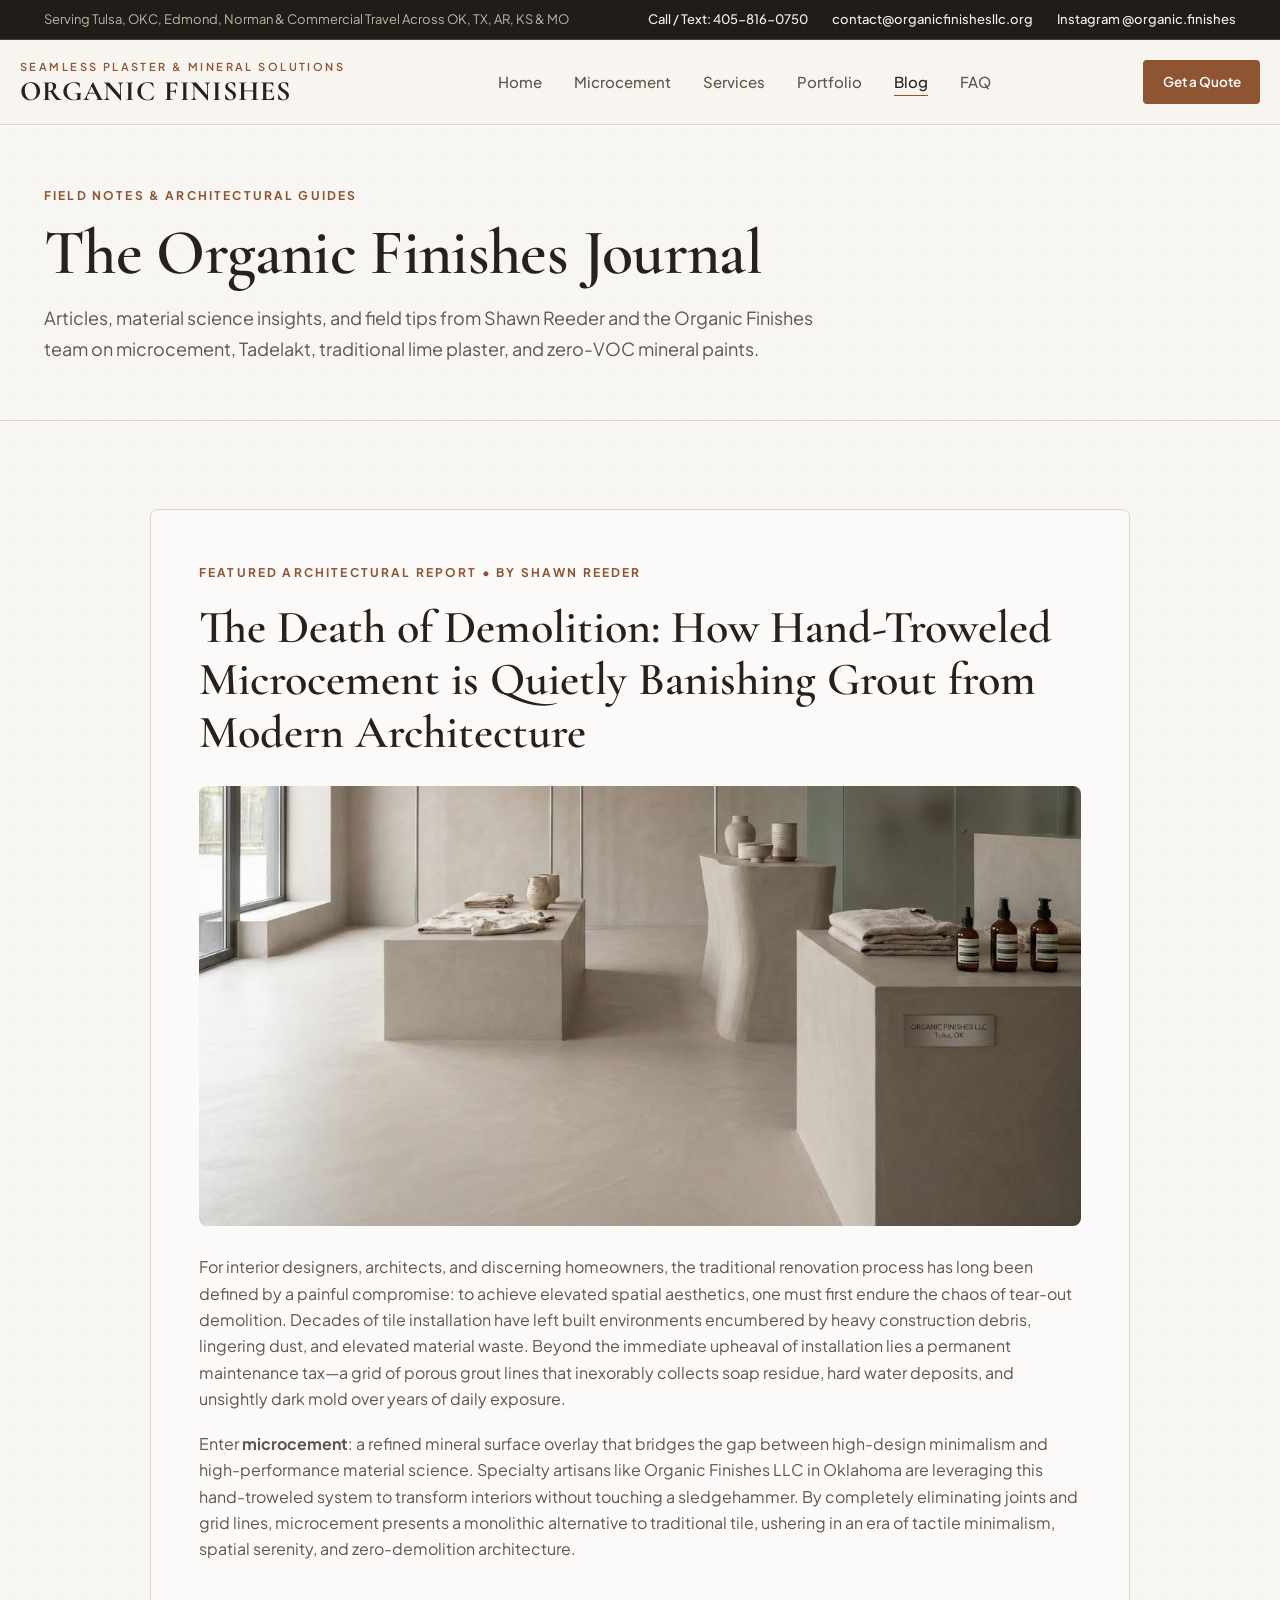
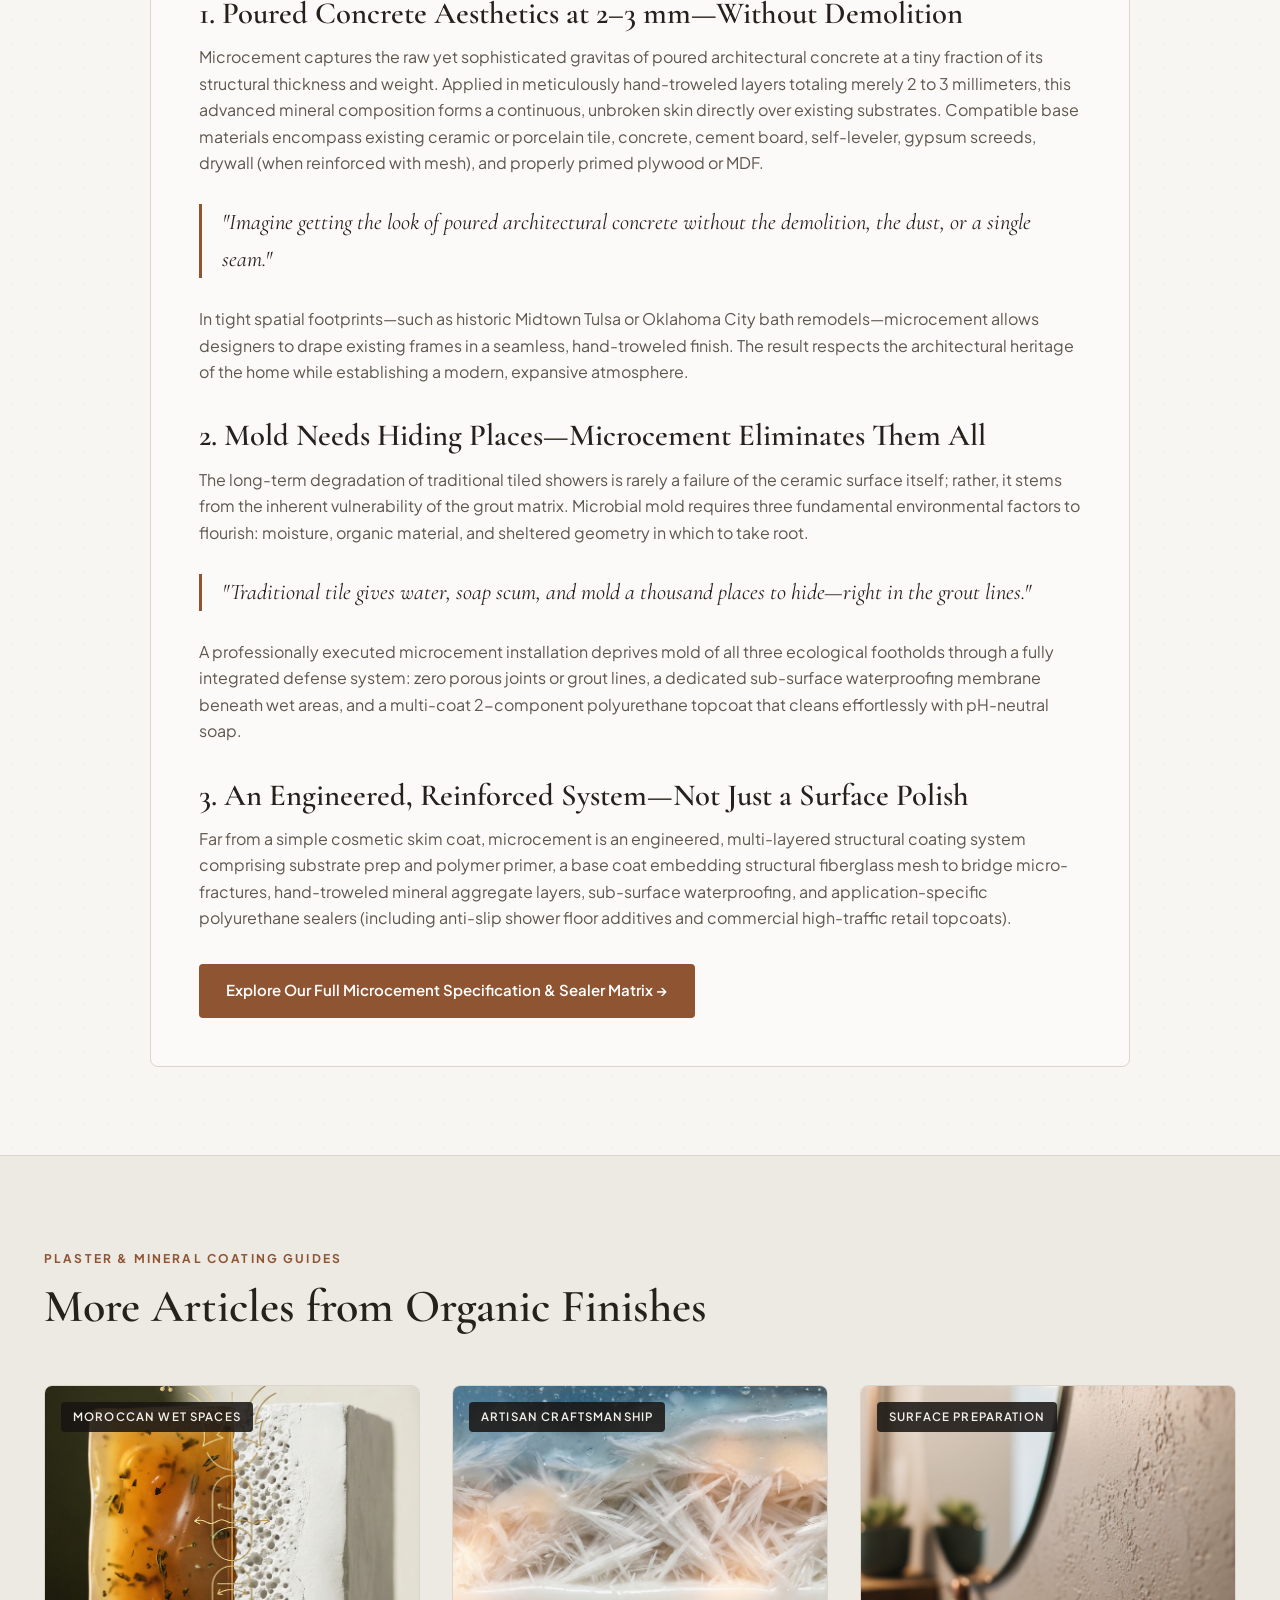
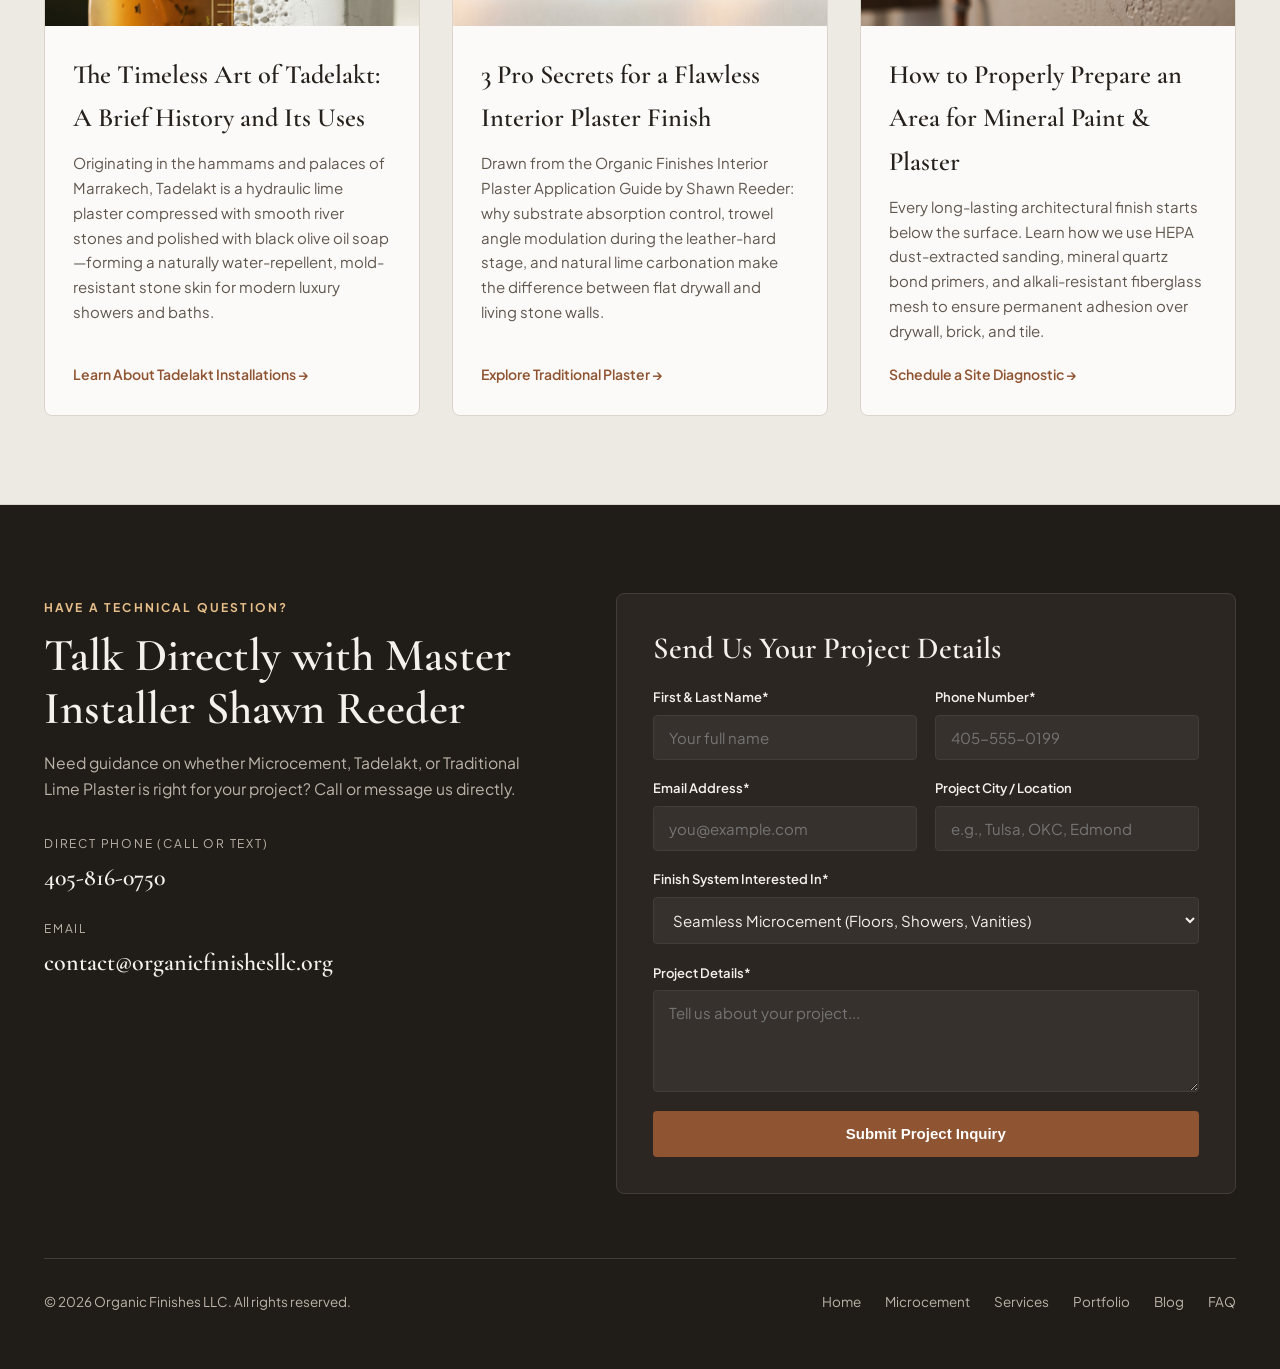
==== blog.html @ 92e04d8e "Build complete redesigned Organic Finishes LLC website with Microcement & real project photos" ====
<!DOCTYPE html>
<html lang="en">
<head>
  <meta charset="UTF-8" />
  <meta name="viewport" content="width=device-width, initial-scale=1.0" />
  <title>Microcement, Plaster &amp; Mineral Paint Blog &amp; Guides | Organic Finishes LLC</title>
  <meta name="description" content="Articles, architectural guides, and pro secrets on zero-demolition microcement renovations, Moroccan Tadelakt, traditional lime plaster, and surface preparation from Organic Finishes LLC." />
  <link rel="canonical" href="https://organicfinishesllc.org/blog.html" />
  <link rel="stylesheet" href="styles.css" />
</head>
<body class="mineral-surface">

  <!-- Top Utility Bar -->
  <div class="utility-bar">
    <div class="container utility-bar-inner">
      <div>Serving Tulsa, OKC, Edmond, Norman &amp; Commercial Travel Across OK, TX, AR, KS &amp; MO</div>
      <div class="utility-links">
        <a href="tel:4058160750">Call / Text: 405-816-0750</a>
        <a href="mailto:contact@organicfinishesllc.org">contact@organicfinishesllc.org</a>
        <a href="https://www.instagram.com/organic.finishes" target="_blank" rel="noopener">Instagram @organic.finishes</a>
      </div>
    </div>
  </div>

  <!-- Main Header -->
  <header class="site-header">
    <div class="container header-inner">
      <a href="index.html" class="brand-logo">
        <span class="brand-eyebrow">Seamless Plaster &amp; Mineral Solutions</span>
        <span class="brand-name">ORGANIC FINISHES</span>
      </a>

      <button id="mobile-menu-toggle" class="mobile-menu-btn" aria-expanded="false">Menu ☰</button>

      <ul id="primary-nav-menu" class="nav-menu">
        <li><a href="index.html" class="nav-link">Home</a></li>
        <li><a href="microcement.html" class="nav-link">Microcement</a></li>
        <li><a href="services.html" class="nav-link">Services</a></li>
        <li><a href="portfolio.html" class="nav-link">Portfolio</a></li>
        <li><a href="blog.html" class="nav-link active">Blog</a></li>
        <li><a href="faq.html" class="nav-link">FAQ</a></li>
      </ul>

      <div class="header-cta">
        <a href="#contact" class="btn btn-primary btn-sm">Get a Quote</a>
      </div>
    </div>
  </header>

  <main>
    <section class="hero" style="padding: 3.5rem 0;">
      <div class="container">
        <span class="eyebrow">Field Notes &amp; Architectural Guides</span>
        <h1 class="heading-xl">The Organic Finishes Journal</h1>
        <p class="lead" style="margin-top: 1rem; max-width: 780px;">
          Articles, material science insights, and field tips from Shawn Reeder and the Organic Finishes team on microcement, Tadelakt, traditional lime plaster, and zero-VOC mineral paints.
        </p>
      </div>
    </section>

    <!-- Featured Full Article: The Death of Demolition -->
    <section id="death-of-demolition" class="section">
      <div class="container">
        <div class="article-body" style="max-width: 980px; margin: 0 auto;">
          <span class="eyebrow">Featured Architectural Report • By Shawn Reeder</span>
          <h2 class="heading-lg" style="margin-top: 0.35rem;">The Death of Demolition: How Hand-Troweled Microcement is Quietly Banishing Grout from Modern Architecture</h2>

          <img src="images/microcement-hero.png" alt="Seamless hand-troweled microcement floor and wall surface without grout lines" style="width: 100%; max-height: 440px; object-fit: cover; border-radius: var(--radius-md); margin: 1.75rem 0;" />

          <p>
            For interior designers, architects, and discerning homeowners, the traditional renovation process has long been defined by a painful compromise: to achieve elevated spatial aesthetics, one must first endure the chaos of tear-out demolition. Decades of tile installation have left built environments encumbered by heavy construction debris, lingering dust, and elevated material waste. Beyond the immediate upheaval of installation lies a permanent maintenance tax—a grid of porous grout lines that inexorably collects soap residue, hard water deposits, and unsightly dark mold over years of daily exposure.
          </p>
          <p>
            Enter <strong>microcement</strong>: a refined mineral surface overlay that bridges the gap between high-design minimalism and high-performance material science. Specialty artisans like Organic Finishes LLC in Oklahoma are leveraging this hand-troweled system to transform interiors without touching a sledgehammer. By completely eliminating joints and grid lines, microcement presents a monolithic alternative to traditional tile, ushering in an era of tactile minimalism, spatial serenity, and zero-demolition architecture.
          </p>

          <h3 class="heading-md">1. Poured Concrete Aesthetics at 2–3 mm—Without Demolition</h3>
          <p>
            Microcement captures the raw yet sophisticated gravitas of poured architectural concrete at a tiny fraction of its structural thickness and weight. Applied in meticulously hand-troweled layers totaling merely 2 to 3 millimeters, this advanced mineral composition forms a continuous, unbroken skin directly over existing substrates. Compatible base materials encompass existing ceramic or porcelain tile, concrete, cement board, self-leveler, gypsum screeds, drywall (when reinforced with mesh), and properly primed plywood or MDF.
          </p>

          <blockquote>
            "Imagine getting the look of poured architectural concrete without the demolition, the dust, or a single seam."
          </blockquote>

          <p>
            In tight spatial footprints—such as historic Midtown Tulsa or Oklahoma City bath remodels—microcement allows designers to drape existing frames in a seamless, hand-troweled finish. The result respects the architectural heritage of the home while establishing a modern, expansive atmosphere.
          </p>

          <h3 class="heading-md">2. Mold Needs Hiding Places—Microcement Eliminates Them All</h3>
          <p>
            The long-term degradation of traditional tiled showers is rarely a failure of the ceramic surface itself; rather, it stems from the inherent vulnerability of the grout matrix. Microbial mold requires three fundamental environmental factors to flourish: moisture, organic material, and sheltered geometry in which to take root.
          </p>

          <blockquote>
            "Traditional tile gives water, soap scum, and mold a thousand places to hide—right in the grout lines."
          </blockquote>

          <p>
            A professionally executed microcement installation deprives mold of all three ecological footholds through a fully integrated defense system: zero porous joints or grout lines, a dedicated sub-surface waterproofing membrane beneath wet areas, and a multi-coat 2-component polyurethane topcoat that cleans effortlessly with pH-neutral soap.
          </p>

          <h3 class="heading-md">3. An Engineered, Reinforced System—Not Just a Surface Polish</h3>
          <p>
            Far from a simple cosmetic skim coat, microcement is an engineered, multi-layered structural coating system comprising substrate prep and polymer primer, a base coat embedding structural fiberglass mesh to bridge micro-fractures, hand-troweled mineral aggregate layers, sub-surface waterproofing, and application-specific polyurethane sealers (including anti-slip shower floor additives and commercial high-traffic retail topcoats).
          </p>

          <div style="margin-top: 2rem;">
            <a href="microcement.html" class="btn btn-primary">Explore Our Full Microcement Specification &amp; Sealer Matrix →</a>
          </div>
        </div>
      </div>
    </section>

    <!-- More Articles from Organic Finishes -->
    <section class="section section-travertine">
      <div class="container">
        <div class="section-header">
          <span class="eyebrow">Plaster &amp; Mineral Coating Guides</span>
          <h2 class="heading-lg">More Articles from Organic Finishes</h2>
        </div>

        <div class="blog-grid">
          <!-- Article 2 -->
          <article class="pillar-card">
            <div class="pillar-img-wrap">
              <span class="pillar-tag">Moroccan Wet Spaces</span>
              <img src="images/tadelakt-soap-bonding.jpg" alt="Olive oil soap bonding with Moroccan Tadelakt lime plaster" />
            </div>
            <div class="pillar-body">
              <h3>The Timeless Art of Tadelakt: A Brief History and Its Uses</h3>
              <p>Originating in the hammams and palaces of Marrakech, Tadelakt is a hydraulic lime plaster compressed with smooth river stones and polished with black olive oil soap—forming a naturally water-repellent, mold-resistant stone skin for modern luxury showers and baths.</p>
              <a href="services.html#tadelakt" class="pillar-link">Learn About Tadelakt Installations →</a>
            </div>
          </article>

          <!-- Article 3 -->
          <article class="pillar-card">
            <div class="pillar-img-wrap">
              <span class="pillar-tag">Artisan Craftsmanship</span>
              <img src="images/plaster-drying-process.jpg" alt="Traditional lime plaster carbonation and drying process on walls" />
            </div>
            <div class="pillar-body">
              <h3>3 Pro Secrets for a Flawless Interior Plaster Finish</h3>
              <p>Drawn from the Organic Finishes Interior Plaster Application Guide by Shawn Reeder: why substrate absorption control, trowel angle modulation during the leather-hard stage, and natural lime carbonation make the difference between flat drywall and living stone walls.</p>
              <a href="services.html#traditional-plaster" class="pillar-link">Explore Traditional Plaster →</a>
            </div>
          </article>

          <!-- Article 4 -->
          <article class="pillar-card">
            <div class="pillar-img-wrap">
              <span class="pillar-tag">Surface Preparation</span>
              <img src="images/micro-texture-plaster.png" alt="Close-up micro-texture of prepared mineral plaster wall surface" />
            </div>
            <div class="pillar-body">
              <h3>How to Properly Prepare an Area for Mineral Paint &amp; Plaster</h3>
              <p>Every long-lasting architectural finish starts below the surface. Learn how we use HEPA dust-extracted sanding, mineral quartz bond primers, and alkali-resistant fiberglass mesh to ensure permanent adhesion over drywall, brick, and tile.</p>
              <a href="#contact" class="pillar-link">Schedule a Site Diagnostic →</a>
            </div>
          </article>
        </div>
      </div>
    </section>
  </main>

  <!-- Global Contact & Quote Footer -->
  <footer id="contact" class="contact-section">
    <div class="container">
      <div class="contact-grid">
        <div>
          <span class="eyebrow" style="color: hsl(34, 65%, 72%);">Have a Technical Question?</span>
          <h2 class="heading-lg">Talk Directly with Master Installer Shawn Reeder</h2>
          <p style="margin-top: 1rem; color: var(--text-on-dark-muted); font-size: 0.98rem;">
            Need guidance on whether Microcement, Tadelakt, or Traditional Lime Plaster is right for your project? Call or message us directly.
          </p>

          <ul class="contact-info-list">
            <li>
              <span class="contact-info-label">Direct Phone (Call or Text)</span>
              <a href="tel:4058160750" class="contact-info-value">405-816-0750</a>
            </li>
            <li>
              <span class="contact-info-label">Email</span>
              <a href="mailto:contact@organicfinishesllc.org" class="contact-info-value">contact@organicfinishesllc.org</a>
            </li>
          </ul>
        </div>

        <div class="quote-form-card">
          <h3 class="heading-md" style="margin-bottom: 1.25rem;">Send Us Your Project Details</h3>
          <form id="organic-quote-form" class="form-grid">
            <div class="form-group">
              <label for="q-name" class="form-label">First &amp; Last Name*</label>
              <input type="text" id="q-name" class="form-control" required placeholder="Your full name" />
            </div>
            <div class="form-group">
              <label for="q-phone" class="form-label">Phone Number*</label>
              <input type="tel" id="q-phone" class="form-control" required placeholder="405-555-0199" />
            </div>
            <div class="form-group">
              <label for="q-email" class="form-label">Email Address*</label>
              <input type="email" id="q-email" class="form-control" required placeholder="you@example.com" />
            </div>
            <div class="form-group">
              <label for="q-city" class="form-label">Project City / Location</label>
              <input type="text" id="q-city" class="form-control" placeholder="e.g., Tulsa, OKC, Edmond" />
            </div>
            <div class="form-group full">
              <label for="q-service" class="form-label">Finish System Interested In*</label>
              <select id="q-service" class="form-control" required>
                <option value="Seamless Microcement (Floors, Showers, Vanities)">Seamless Microcement (Floors, Showers, Vanities)</option>
                <option value="Traditional Hand-Troweled Lime & Clay Plaster">Traditional Hand-Troweled Lime &amp; Clay Plaster</option>
                <option value="Moroccan Tadelakt (Shower / Wet Space)">Moroccan Tadelakt (Shower / Wet Space)</option>
                <option value="Zero-VOC Mineral Paint / Limewash">Zero-VOC Mineral Paint / Limewash</option>
                <option value="Custom Fireplace Surround / Range Hood / Built-Ins">Custom Fireplace Surround / Range Hood / Built-Ins</option>
              </select>
            </div>
            <div class="form-group full">
              <label for="q-message" class="form-label">Project Details*</label>
              <textarea id="q-message" rows="4" class="form-control" required placeholder="Tell us about your project..."></textarea>
            </div>
            <div class="form-group full">
              <button type="submit" class="btn btn-primary" style="width: 100%;">Submit Project Inquiry</button>
              <p id="quote-form-status" style="display: none; margin-top: 0.75rem; font-size: 0.85rem; color: hsl(145, 55%, 72%);"></p>
            </div>
          </form>
        </div>
      </div>

      <div class="footer-bottom">
        <div>© 2026 Organic Finishes LLC. All rights reserved.</div>
        <div style="display: flex; gap: 1.5rem;">
          <a href="index.html">Home</a>
          <a href="microcement.html">Microcement</a>
          <a href="services.html">Services</a>
          <a href="portfolio.html">Portfolio</a>
          <a href="blog.html">Blog</a>
          <a href="faq.html">FAQ</a>
        </div>
      </div>
    </div>
  </footer>

  <script src="app.js"></script>
</body>
</html>
---- styles.css ----
/* Organic Finishes LLC — Luxury Architectural Surface Design System */
@import url('https://fonts.googleapis.com/css2?family=Cormorant+Garamond:ital,wght@0,500;0,600;0,700;1,400;1,600&family=Plus+Jakarta+Sans:wght@400;500;600;700&display=swap');

:root {
  --bg-alabaster: hsl(38, 28%, 96%);
  --bg-travertine: hsl(36, 22%, 91%);
  --bg-card: hsl(38, 33%, 98%);
  --bg-obsidian: hsl(28, 14%, 11%);
  --bg-obsidian-elevated: hsl(28, 12%, 15%);
  --text-primary: hsl(28, 16%, 13%);
  --text-secondary: hsl(28, 10%, 34%);
  --text-muted: hsl(28, 8%, 48%);
  --text-on-dark: hsl(38, 26%, 94%);
  --text-on-dark-muted: hsl(36, 12%, 70%);
  --accent-terracotta: hsl(22, 48%, 38%);
  --accent-terracotta-hover: hsl(22, 52%, 31%);
  --accent-bronze: hsl(34, 34%, 44%);
  --accent-sage: hsl(145, 22%, 32%);
  --border-sand: hsl(35, 18%, 83%);
  --border-dark: hsl(28, 10%, 24%);
  --shadow-soft: 0 12px 32px -12px rgba(32, 26, 22, 0.08);
  --shadow-elevated: 0 24px 48px -16px rgba(32, 26, 22, 0.14);
  --radius-sm: 4px;
  --radius-md: 8px;
  --radius-lg: 12px;
  --font-display: 'Cormorant Garamond', Georgia, serif;
  --font-sans: 'Plus Jakarta Sans', -apple-system, BlinkMacSystemFont, sans-serif;
  --container-max: 1240px;
}

*, *::before, *::after {
  box-sizing: border-box;
  margin: 0;
  padding: 0;
}

html {
  scroll-behavior: smooth;
  font-size: 16px;
}

body {
  font-family: var(--font-sans);
  background-color: var(--bg-alabaster);
  color: var(--text-primary);
  line-height: 1.65;
  -webkit-font-smoothing: antialiased;
  overflow-x: hidden;
}

img {
  max-width: 100%;
  height: auto;
  display: block;
}

a {
  color: inherit;
  text-decoration: none;
  transition: color 0.2s ease, opacity 0.2s ease;
}

/* Subtle mineral grain overlay */
.mineral-surface {
  background-image: radial-gradient(rgba(45, 36, 28, 0.03) 1px, transparent 0);
  background-size: 24px 24px;
}

.container {
  max-width: var(--container-max);
  margin: 0 auto;
  padding: 0 1.5rem;
}

/* Top Utility Bar */
.utility-bar {
  background-color: var(--bg-obsidian);
  color: var(--text-on-dark-muted);
  font-size: 0.8125rem;
  padding: 0.55rem 0;
  border-bottom: 1px solid var(--border-dark);
}

.utility-bar-inner {
  display: flex;
  flex-wrap: wrap;
  justify-content: space-between;
  align-items: center;
  gap: 0.75rem;
}

.utility-bar a {
  color: var(--text-on-dark);
  font-weight: 500;
}

.utility-bar a:hover {
  color: hsl(34, 65%, 72%);
}

.utility-links {
  display: flex;
  align-items: center;
  gap: 1.5rem;
}

/* Header & Navigation */
.site-header {
  position: sticky;
  top: 0;
  z-index: 100;
  background-color: rgba(248, 245, 240, 0.94);
  backdrop-filter: blur(12px);
  border-bottom: 1px solid var(--border-sand);
}

.header-inner {
  display: flex;
  align-items: center;
  justify-content: space-between;
  padding: 1.1rem 0;
  gap: 1.5rem;
}

.brand-logo {
  display: flex;
  flex-direction: column;
}

.brand-eyebrow {
  font-size: 0.6875rem;
  letter-spacing: 0.22em;
  text-transform: uppercase;
  color: var(--accent-terracotta);
  font-weight: 600;
}

.brand-name {
  font-family: var(--font-display);
  font-size: 1.75rem;
  font-weight: 700;
  letter-spacing: 0.03em;
  line-height: 1.1;
  color: var(--text-primary);
}

.nav-menu {
  display: flex;
  align-items: center;
  gap: 2rem;
  list-style: none;
}

.nav-link {
  font-size: 0.9375rem;
  font-weight: 500;
  color: var(--text-secondary);
  padding: 0.35rem 0;
  position: relative;
}

.nav-link::after {
  content: '';
  position: absolute;
  left: 0;
  bottom: 0;
  width: 0;
  height: 1.5px;
  background-color: var(--accent-terracotta);
  transition: width 0.25s ease;
}

.nav-link:hover,
.nav-link.active {
  color: var(--text-primary);
}

.nav-link:hover::after,
.nav-link.active::after {
  width: 100%;
}

.header-cta {
  display: flex;
  align-items: center;
  gap: 0.75rem;
}

.mobile-menu-btn {
  display: none;
  background: none;
  border: 1px solid var(--border-sand);
  padding: 0.5rem 0.75rem;
  border-radius: var(--radius-sm);
  font-family: var(--font-sans);
  font-size: 0.875rem;
  font-weight: 600;
  color: var(--text-primary);
  cursor: pointer;
}

/* Buttons */
.btn {
  display: inline-flex;
  align-items: center;
  justify-content: center;
  gap: 0.5rem;
  padding: 0.85rem 1.65rem;
  font-size: 0.9375rem;
  font-weight: 600;
  border-radius: var(--radius-sm);
  cursor: pointer;
  transition: all 0.22s ease;
  border: 1px solid transparent;
  text-align: center;
}

.btn-primary {
  background-color: var(--accent-terracotta);
  color: #fff;
}

.btn-primary:hover {
  background-color: var(--accent-terracotta-hover);
  transform: translateY(-1px);
  box-shadow: var(--shadow-soft);
}

.btn-outline {
  background-color: transparent;
  border-color: var(--text-primary);
  color: var(--text-primary);
}

.btn-outline:hover {
  background-color: var(--text-primary);
  color: var(--bg-alabaster);
}

.btn-outline-light {
  background-color: transparent;
  border-color: rgba(248, 245, 240, 0.45);
  color: var(--text-on-dark);
}

.btn-outline-light:hover {
  background-color: var(--text-on-dark);
  color: var(--bg-obsidian);
}

.btn-sm {
  padding: 0.6rem 1.15rem;
  font-size: 0.84375rem;
}

/* Typography */
.eyebrow {
  display: inline-block;
  font-size: 0.75rem;
  font-weight: 700;
  letter-spacing: 0.18em;
  text-transform: uppercase;
  color: var(--accent-terracotta);
  margin-bottom: 0.75rem;
}

.heading-xl {
  font-family: var(--font-display);
  font-size: clamp(2.5rem, 5vw, 4.1rem);
  font-weight: 600;
  line-height: 1.08;
  letter-spacing: -0.01em;
}

.heading-lg {
  font-family: var(--font-display);
  font-size: clamp(2rem, 3.6vw, 3rem);
  font-weight: 600;
  line-height: 1.14;
}

.heading-md {
  font-family: var(--font-display);
  font-size: clamp(1.45rem, 2.4vw, 2rem);
  font-weight: 600;
  line-height: 1.22;
}

.lead {
  font-size: 1.125rem;
  color: var(--text-secondary);
  line-height: 1.7;
}

/* Hero Section */
.hero {
  padding: 4.5rem 0 5rem;
  border-bottom: 1px solid var(--border-sand);
}

.hero-grid {
  display: grid;
  grid-template-columns: 1.1fr 0.9fr;
  gap: 3.5rem;
  align-items: center;
}

.hero-content {
  display: flex;
  flex-direction: column;
  align-items: flex-start;
}

.hero-actions {
  display: flex;
  flex-wrap: wrap;
  gap: 1rem;
  margin-top: 2rem;
}

.hero-media {
  position: relative;
}

.hero-img-main {
  width: 100%;
  height: 520px;
  object-fit: cover;
  border-radius: var(--radius-md);
  box-shadow: var(--shadow-elevated);
  border: 1px solid var(--border-sand);
}

.hero-caption-card {
  position: absolute;
  bottom: -1.5rem;
  left: -1.5rem;
  background-color: var(--bg-obsidian);
  color: var(--text-on-dark);
  padding: 1.25rem 1.5rem;
  border-radius: var(--radius-sm);
  max-width: 310px;
  box-shadow: var(--shadow-elevated);
}

.hero-caption-card strong {
  display: block;
  font-family: var(--font-display);
  font-size: 1.2rem;
  margin-bottom: 0.2rem;
}

.hero-caption-card span {
  font-size: 0.8125rem;
  color: var(--text-on-dark-muted);
}

/* Metrics / Trust Bar */
.metrics-bar {
  background-color: var(--bg-travertine);
  border-bottom: 1px solid var(--border-sand);
  padding: 2.5rem 0;
}

.metrics-grid {
  display: grid;
  grid-template-columns: repeat(4, 1fr);
  gap: 2rem;
}

.metric-item {
  border-left: 2px solid var(--accent-terracotta);
  padding-left: 1.25rem;
}

.metric-number {
  font-family: var(--font-display);
  font-size: 2.4rem;
  font-weight: 700;
  line-height: 1;
  color: var(--text-primary);
  margin-bottom: 0.35rem;
}

.metric-label {
  font-size: 0.875rem;
  font-weight: 600;
  color: var(--text-secondary);
}

.metric-sub {
  font-size: 0.78rem;
  color: var(--text-muted);
}

/* Section Layout */
.section {
  padding: 5.5rem 0;
}

.section-travertine {
  background-color: var(--bg-travertine);
  border-top: 1px solid var(--border-sand);
  border-bottom: 1px solid var(--border-sand);
}

.section-obsidian {
  background-color: var(--bg-obsidian);
  color: var(--text-on-dark);
}

.section-header {
  max-width: 740px;
  margin-bottom: 3.25rem;
}

.section-header-Row {
  display: flex;
  flex-wrap: wrap;
  justify-content: space-between;
  align-items: flex-end;
  gap: 1.5rem;
  margin-bottom: 3.25rem;
}

/* 5-Pillar Service Grid */
.pillars-grid {
  display: grid;
  grid-template-columns: repeat(auto-fit, minmax(340px, 1fr));
  gap: 2rem;
}

.pillar-card {
  background-color: var(--bg-card);
  border: 1px solid var(--border-sand);
  border-radius: var(--radius-md);
  overflow: hidden;
  display: flex;
  flex-direction: column;
  transition: transform 0.25s ease, box-shadow 0.25s ease;
}

.pillar-card:hover {
  transform: translateY(-4px);
  box-shadow: var(--shadow-elevated);
}

.pillar-img-wrap {
  position: relative;
  height: 240px;
  overflow: hidden;
  background-color: var(--bg-travertine);
}

.pillar-img-wrap img {
  width: 100%;
  height: 100%;
  object-fit: cover;
  transition: transform 0.45s ease;
}

.pillar-card:hover .pillar-img-wrap img {
  transform: scale(1.04);
}

.pillar-tag {
  position: absolute;
  top: 1rem;
  left: 1rem;
  background-color: rgba(24, 20, 18, 0.86);
  color: var(--text-on-dark);
  font-size: 0.72rem;
  font-weight: 600;
  letter-spacing: 0.1em;
  text-transform: uppercase;
  padding: 0.35rem 0.75rem;
  border-radius: var(--radius-sm);
}

.pillar-body {
  padding: 1.75rem;
  display: flex;
  flex-direction: column;
  flex-grow: 1;
}

.pillar-body h3 {
  font-family: var(--font-display);
  font-size: 1.65rem;
  font-weight: 600;
  margin-bottom: 0.65rem;
}

.pillar-body p {
  font-size: 0.9375rem;
  color: var(--text-secondary);
  margin-bottom: 1.25rem;
  flex-grow: 1;
}

.pillar-link {
  font-size: 0.875rem;
  font-weight: 600;
  color: var(--accent-terracotta);
  display: inline-flex;
  align-items: center;
  gap: 0.35rem;
}

.pillar-link:hover {
  gap: 0.6rem;
}

/* Split Spotlight Section (Microcement) */
.spotlight-grid {
  display: grid;
  grid-template-columns: 1fr 1fr;
  gap: 3.5rem;
  align-items: center;
}

.check-list {
  list-style: none;
  margin: 1.5rem 0;
  display: grid;
  gap: 0.85rem;
}

.check-list li {
  display: flex;
  align-items: flex-start;
  gap: 0.75rem;
  font-size: 0.95rem;
}

.check-icon {
  color: var(--accent-terracotta);
  font-weight: 700;
  flex-shrink: 0;
}

/* Specification Table */
.table-wrap {
  overflow-x: auto;
  border: 1px solid var(--border-sand);
  border-radius: var(--radius-md);
  background-color: var(--bg-card);
  box-shadow: var(--shadow-soft);
}

.spec-table {
  width: 100%;
  border-collapse: collapse;
  text-align: left;
  font-size: 0.92rem;
}

.spec-table th {
  background-color: var(--bg-obsidian);
  color: var(--text-on-dark);
  font-weight: 600;
  padding: 1rem 1.25rem;
  font-size: 0.8125rem;
  letter-spacing: 0.06em;
  text-transform: uppercase;
}

.spec-table td {
  padding: 1.1rem 1.25rem;
  border-bottom: 1px solid var(--border-sand);
  color: var(--text-secondary);
  vertical-align: top;
}

.spec-table tr:last-child td {
  border-bottom: none;
}

.spec-table td:first-child {
  font-weight: 600;
  color: var(--text-primary);
}

/* Portfolio Gallery Grid */
.filter-bar {
  display: flex;
  flex-wrap: wrap;
  gap: 0.6rem;
  margin-bottom: 2.25rem;
}

.filter-btn {
  background-color: var(--bg-card);
  border: 1px solid var(--border-sand);
  padding: 0.55rem 1.15rem;
  border-radius: var(--radius-sm);
  font-family: var(--font-sans);
  font-size: 0.84375rem;
  font-weight: 600;
  color: var(--text-secondary);
  cursor: pointer;
  transition: all 0.2s ease;
}

.filter-btn:hover,
.filter-btn.active {
  background-color: var(--bg-obsidian);
  color: var(--text-on-dark);
  border-color: var(--bg-obsidian);
}

.gallery-grid {
  display: grid;
  grid-template-columns: repeat(auto-fill, minmax(350px, 1fr));
  gap: 1.75rem;
}

.gallery-card {
  background-color: var(--bg-card);
  border: 1px solid var(--border-sand);
  border-radius: var(--radius-md);
  overflow: hidden;
  transition: transform 0.25s ease, box-shadow 0.25s ease;
}

.gallery-card:hover {
  transform: translateY(-3px);
  box-shadow: var(--shadow-elevated);
}

.gallery-img-box {
  height: 290px;
  overflow: hidden;
  background-color: var(--bg-travertine);
}

.gallery-img-box img {
  width: 100%;
  height: 100%;
  object-fit: cover;
  transition: transform 0.45s ease;
}

.gallery-card:hover .gallery-img-box img {
  transform: scale(1.04);
}

.gallery-caption {
  padding: 1.35rem 1.5rem;
}

.gallery-category {
  font-size: 0.72rem;
  font-weight: 700;
  text-transform: uppercase;
  letter-spacing: 0.14em;
  color: var(--accent-terracotta);
  margin-bottom: 0.3rem;
}

.gallery-caption h3 {
  font-family: var(--font-display);
  font-size: 1.4rem;
  font-weight: 600;
  margin-bottom: 0.35rem;
}

.gallery-caption p {
  font-size: 0.875rem;
  color: var(--text-secondary);
}

/* Feature / Value Cards */
.features-grid {
  display: grid;
  grid-template-columns: repeat(3, 1fr);
  gap: 2rem;
}

.feature-box {
  padding: 2rem;
  background-color: var(--bg-card);
  border: 1px solid var(--border-sand);
  border-radius: var(--radius-md);
}

.feature-num {
  font-family: var(--font-display);
  font-size: 2rem;
  font-weight: 700;
  color: var(--accent-terracotta);
  line-height: 1;
  margin-bottom: 0.85rem;
}

.feature-box h3 {
  font-family: var(--font-display);
  font-size: 1.5rem;
  margin-bottom: 0.65rem;
}

.feature-box p {
  font-size: 0.9375rem;
  color: var(--text-secondary);
}

/* FAQ Accordion */
.faq-list {
  display: grid;
  gap: 1rem;
  max-width: 900px;
}

.faq-item {
  background-color: var(--bg-card);
  border: 1px solid var(--border-sand);
  border-radius: var(--radius-md);
  overflow: hidden;
}

.faq-question {
  width: 100%;
  text-align: left;
  background: none;
  border: none;
  padding: 1.35rem 1.5rem;
  font-family: var(--font-display);
  font-size: 1.35rem;
  font-weight: 600;
  color: var(--text-primary);
  display: flex;
  justify-content: space-between;
  align-items: center;
  gap: 1rem;
  cursor: pointer;
}

.faq-toggle {
  font-family: var(--font-sans);
  font-size: 1.25rem;
  color: var(--accent-terracotta);
  transition: transform 0.2s ease;
}

.faq-item.open .faq-toggle {
  transform: rotate(45deg);
}

.faq-answer {
  padding: 0 1.5rem 1.35rem;
  font-size: 0.95rem;
  color: var(--text-secondary);
  display: none;
  border-top: 1px solid var(--border-sand);
  padding-top: 1rem;
}

.faq-item.open .faq-answer {
  display: block;
}

/* Blog Article Cards */
.blog-grid {
  display: grid;
  grid-template-columns: repeat(auto-fill, minmax(340px, 1fr));
  gap: 2rem;
}

.article-body {
  max-width: 820px;
  background-color: var(--bg-card);
  border: 1px solid var(--border-sand);
  border-radius: var(--radius-md);
  padding: 3rem;
}

.article-body h2, .article-body h3 {
  font-family: var(--font-display);
  margin-top: 2rem;
  margin-bottom: 0.75rem;
}

.article-body p {
  margin-bottom: 1.15rem;
  color: var(--text-secondary);
}

.article-body blockquote {
  border-left: 3px solid var(--accent-terracotta);
  padding-left: 1.25rem;
  font-family: var(--font-display);
  font-size: 1.4rem;
  font-style: italic;
  color: var(--text-primary);
  margin: 1.75rem 0;
}

/* Contact & Quote Section */
.contact-section {
  background-color: var(--bg-obsidian);
  color: var(--text-on-dark);
  padding: 5.5rem 0 3.5rem;
}

.contact-grid {
  display: grid;
  grid-template-columns: 0.9fr 1.1fr;
  gap: 4rem;
}

.contact-info-list {
  list-style: none;
  margin-top: 2rem;
  display: grid;
  gap: 1.35rem;
}

.contact-info-label {
  font-size: 0.75rem;
  text-transform: uppercase;
  letter-spacing: 0.15em;
  color: var(--text-on-dark-muted);
  display: block;
  margin-bottom: 0.25rem;
}

.contact-info-value {
  font-family: var(--font-display);
  font-size: 1.5rem;
  font-weight: 600;
  color: var(--text-on-dark);
}

.quote-form-card {
  background-color: var(--bg-obsidian-elevated);
  border: 1px solid var(--border-dark);
  border-radius: var(--radius-md);
  padding: 2.25rem;
}

.form-grid {
  display: grid;
  grid-template-columns: 1fr 1fr;
  gap: 1.15rem;
}

.form-group {
  display: flex;
  flex-direction: column;
  gap: 0.4rem;
}

.form-group.full {
  grid-column: 1 / -1;
}

.form-label {
  font-size: 0.8125rem;
  font-weight: 600;
  color: var(--text-on-dark);
}

.form-control {
  background-color: rgba(255, 255, 255, 0.05);
  border: 1px solid var(--border-dark);
  border-radius: var(--radius-sm);
  padding: 0.75rem 0.95rem;
  color: var(--text-on-dark);
  font-family: var(--font-sans);
  font-size: 0.9375rem;
  transition: border-color 0.2s ease;
}

.form-control:focus {
  outline: none;
  border-color: hsl(34, 65%, 65%);
}

.form-control option {
  background-color: var(--bg-obsidian);
  color: var(--text-on-dark);
}

.footer-bottom {
  margin-top: 4rem;
  padding-top: 2rem;
  border-top: 1px solid var(--border-dark);
  display: flex;
  flex-wrap: wrap;
  justify-content: space-between;
  align-items: center;
  gap: 1rem;
  font-size: 0.84375rem;
  color: var(--text-on-dark-muted);
}

/* Responsive Breakpoints */
@media (max-width: 992px) {
  .hero-grid,
  .spotlight-grid,
  .contact-grid {
    grid-template-columns: 1fr;
    gap: 2.5rem;
  }

  .metrics-grid {
    grid-template-columns: repeat(2, 1fr);
  }

  .features-grid {
    grid-template-columns: 1fr;
  }

  .hero-caption-card {
    position: static;
    margin-top: 1rem;
    max-width: 100%;
  }
}

@media (max-width: 768px) {
  .mobile-menu-btn {
    display: inline-block;
  }

  .nav-menu {
    display: none;
    position: absolute;
    top: 100%;
    left: 0;
    right: 0;
    background-color: var(--bg-alabaster);
    border-bottom: 1px solid var(--border-sand);
    flex-direction: column;
    padding: 1.25rem 1.5rem;
    gap: 1rem;
    align-items: flex-start;
  }

  .nav-menu.open {
    display: flex;
  }

  .form-grid {
    grid-template-columns: 1fr;
  }

  .article-body {
    padding: 1.75rem;
  }
}
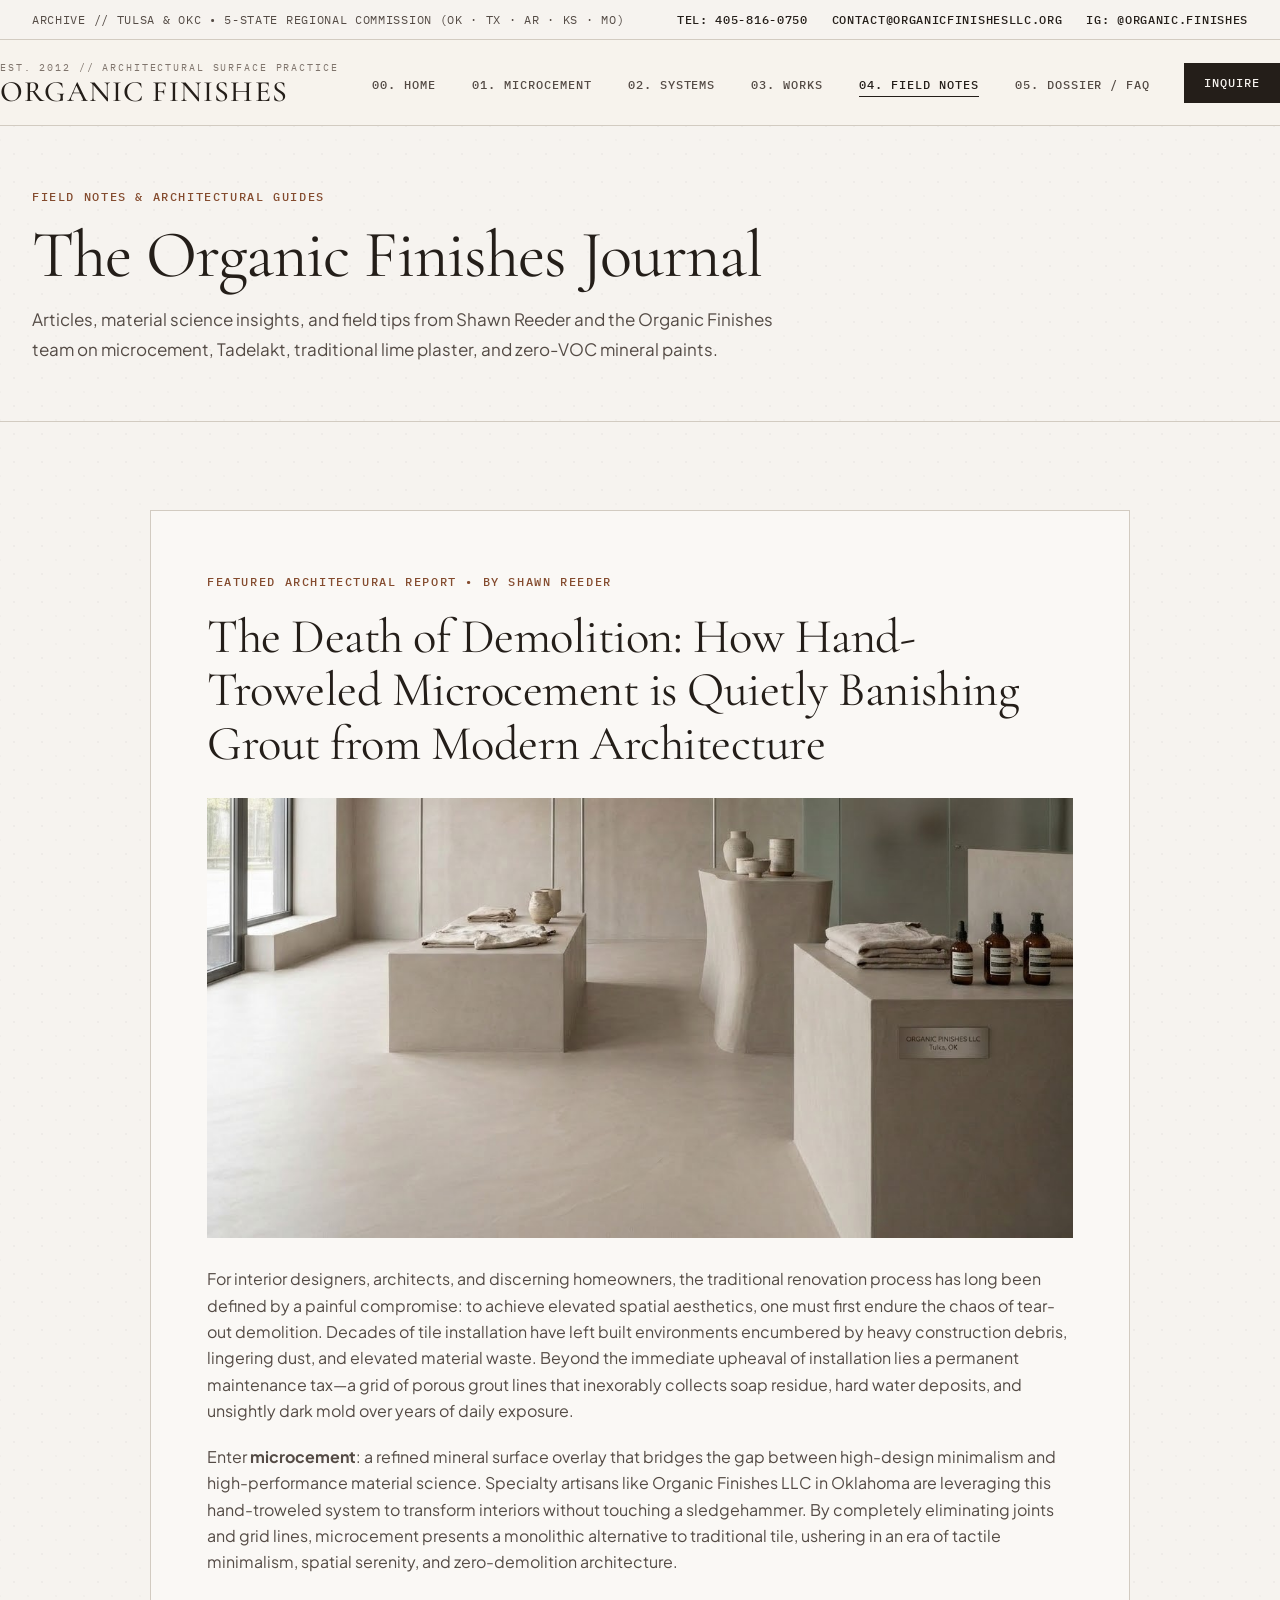
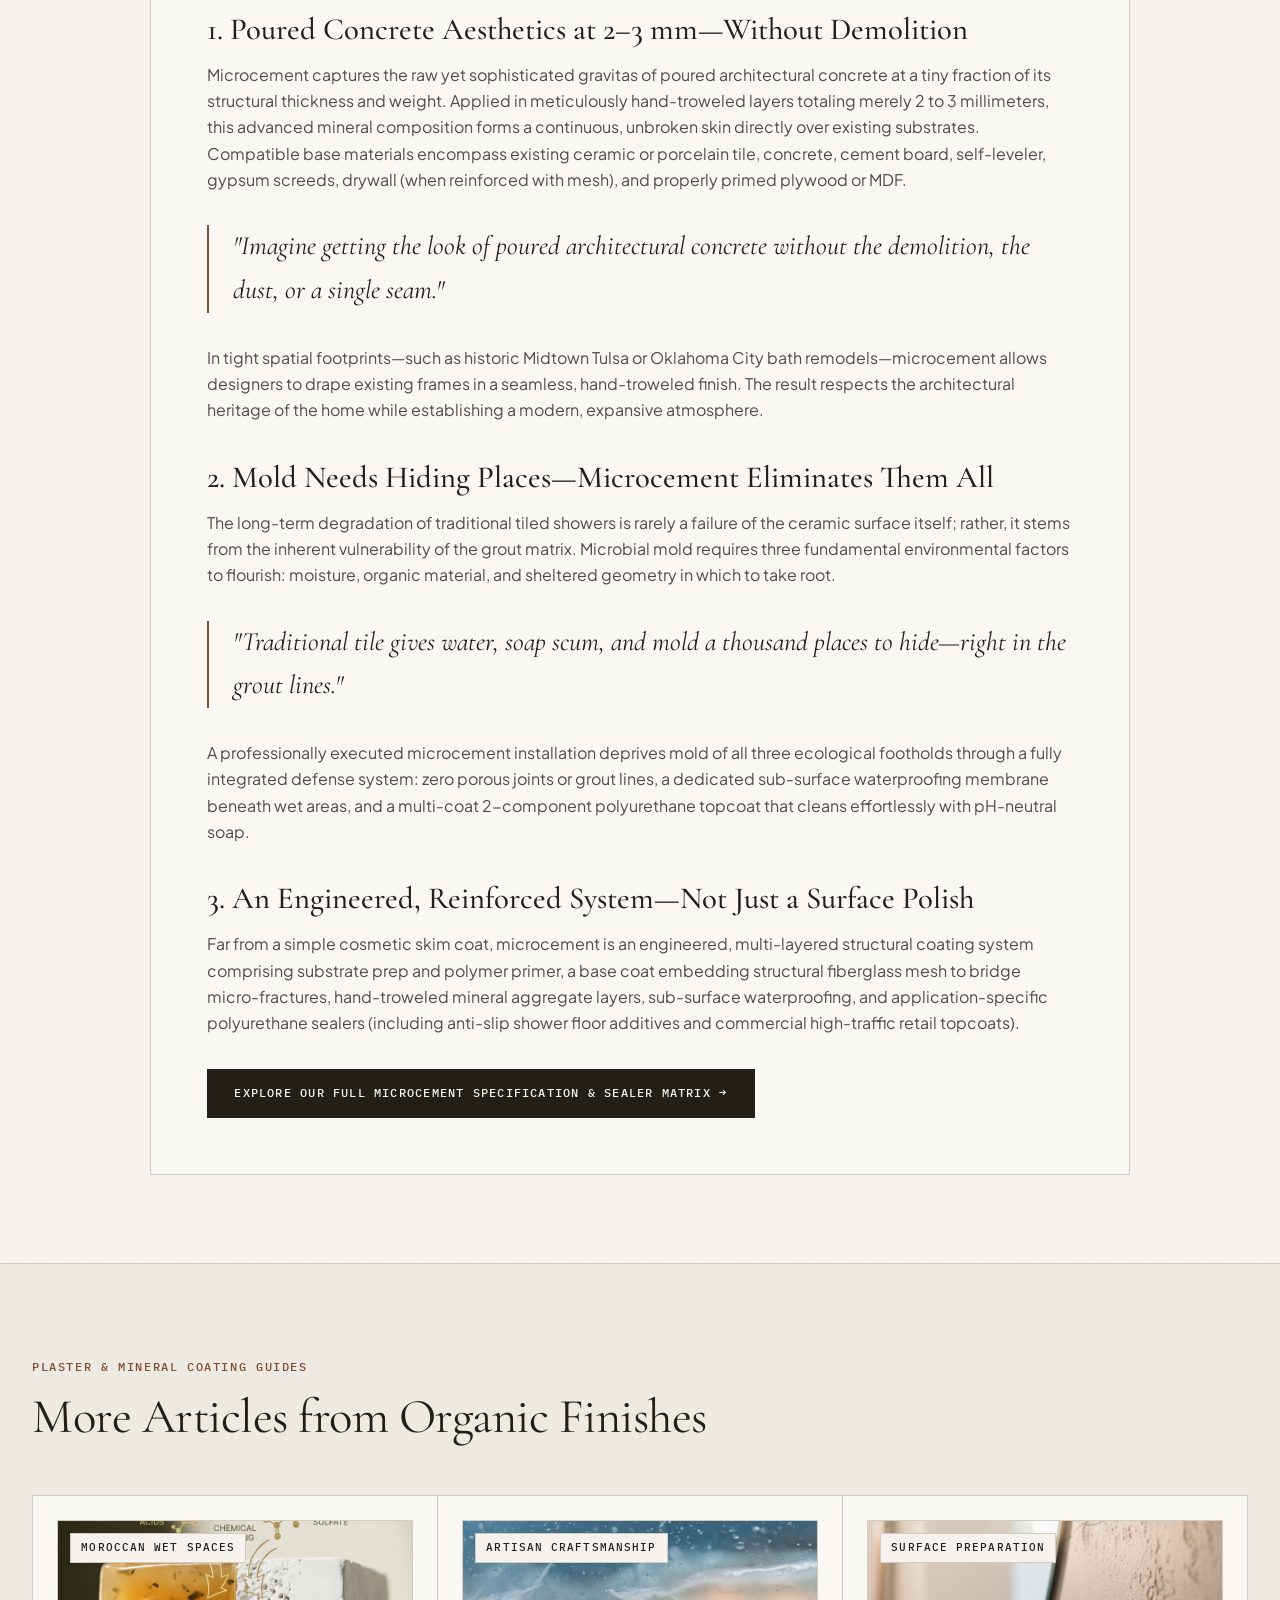
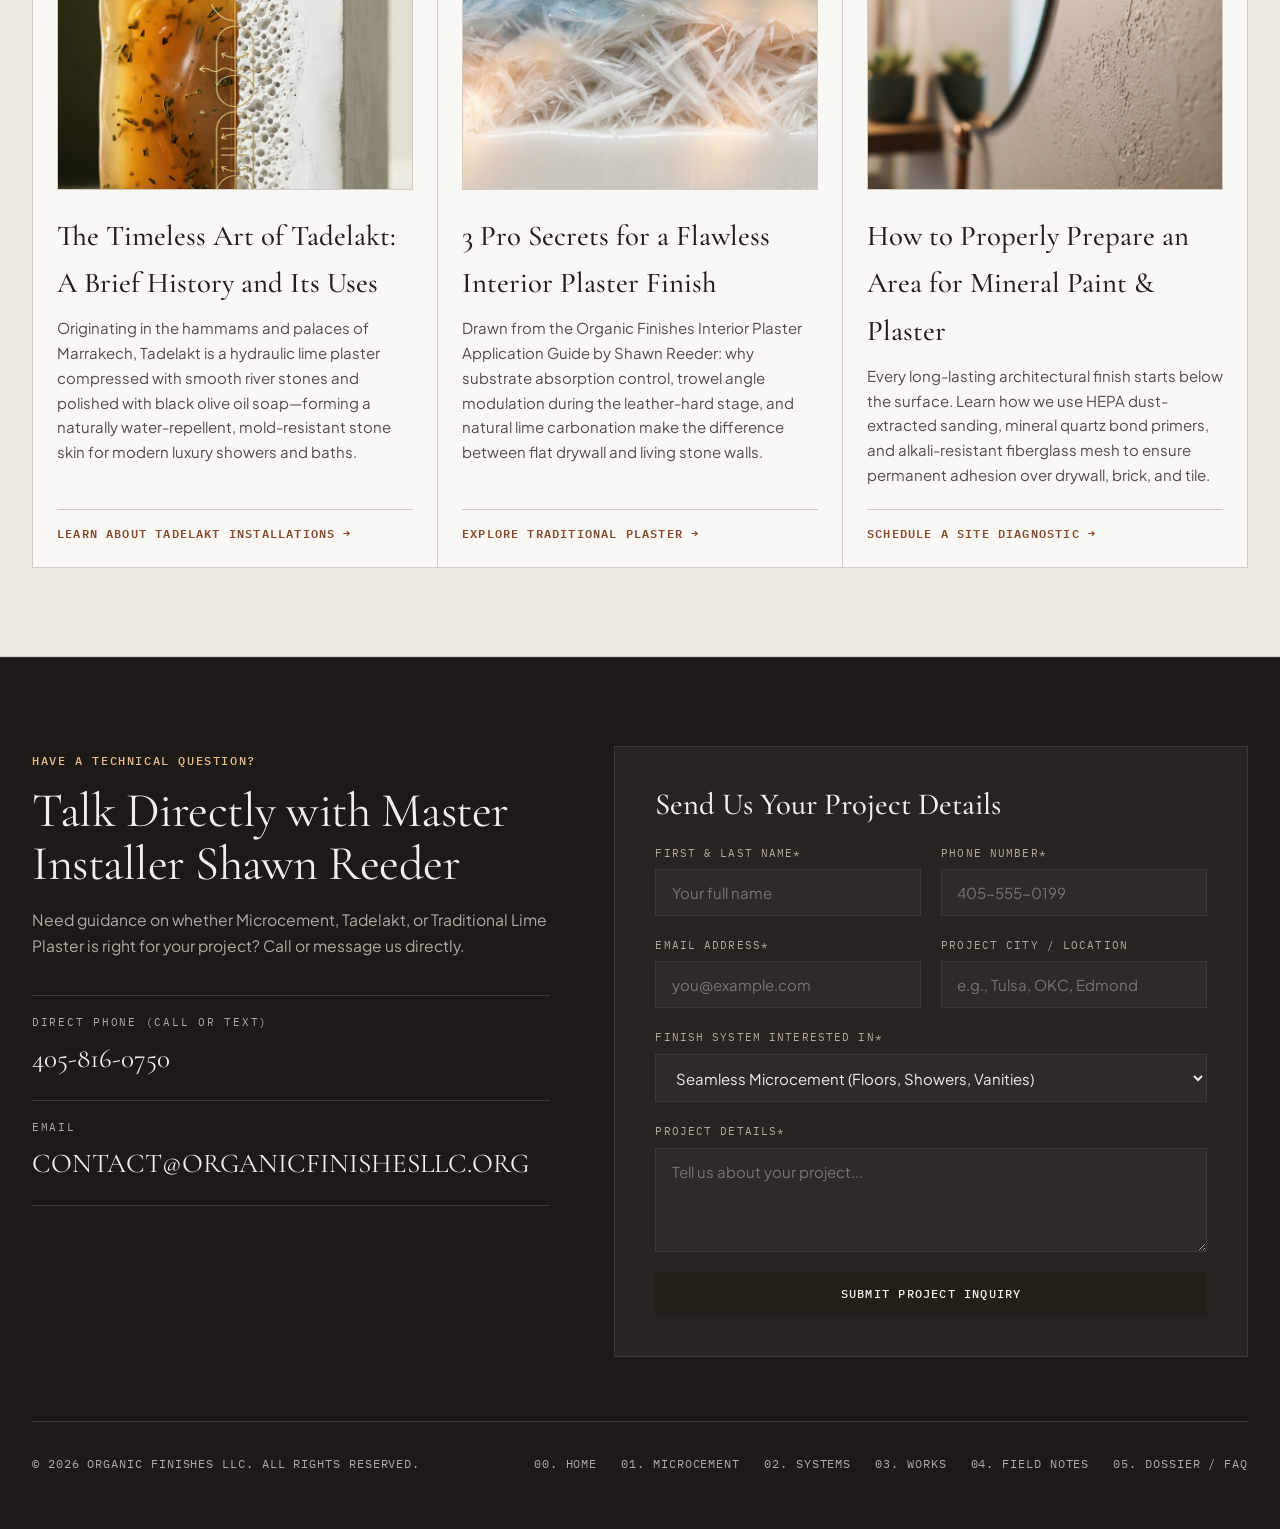
==== commit 84e5523d: "Evolve visual design into Archival Monograph & Showroom edition (Field Studies Flora / Quarters / Da" ====
--- a/blog.html
+++ b/blog.html
@@ -13,11 +13,11 @@
   <!-- Top Utility Bar -->
   <div class="utility-bar">
     <div class="container utility-bar-inner">
-      <div>Serving Tulsa, OKC, Edmond, Norman &amp; Commercial Travel Across OK, TX, AR, KS &amp; MO</div>
+      <div>ARCHIVE // TULSA &amp; OKC • 5-STATE REGIONAL COMMISSION (OK · TX · AR · KS · MO)</div>
       <div class="utility-links">
-        <a href="tel:4058160750">Call / Text: 405-816-0750</a>
-        <a href="mailto:contact@organicfinishesllc.org">contact@organicfinishesllc.org</a>
-        <a href="https://www.instagram.com/organic.finishes" target="_blank" rel="noopener">Instagram @organic.finishes</a>
+        <a href="tel:4058160750">TEL: 405-816-0750</a>
+        <a href="mailto:contact@organicfinishesllc.org">CONTACT@ORGANICFINISHESLLC.ORG</a>
+        <a href="https://www.instagram.com/organic.finishes" target="_blank" rel="noopener">IG: @ORGANIC.FINISHES</a>
       </div>
     </div>
   </div>
@@ -26,23 +26,23 @@
   <header class="site-header">
     <div class="container header-inner">
       <a href="index.html" class="brand-logo">
-        <span class="brand-eyebrow">Seamless Plaster &amp; Mineral Solutions</span>
+        <span class="brand-eyebrow">EST. 2012 // ARCHITECTURAL SURFACE PRACTICE</span>
         <span class="brand-name">ORGANIC FINISHES</span>
       </a>
 
-      <button id="mobile-menu-toggle" class="mobile-menu-btn" aria-expanded="false">Menu ☰</button>
+      <button id="mobile-menu-toggle" class="mobile-menu-btn" aria-expanded="false">Index [+]</button>
 
       <ul id="primary-nav-menu" class="nav-menu">
-        <li><a href="index.html" class="nav-link">Home</a></li>
-        <li><a href="microcement.html" class="nav-link">Microcement</a></li>
-        <li><a href="services.html" class="nav-link">Services</a></li>
-        <li><a href="portfolio.html" class="nav-link">Portfolio</a></li>
-        <li><a href="blog.html" class="nav-link active">Blog</a></li>
-        <li><a href="faq.html" class="nav-link">FAQ</a></li>
+        <li><a href="index.html" class="nav-link">00. Home</a></li>
+        <li><a href="microcement.html" class="nav-link">01. Microcement</a></li>
+        <li><a href="services.html" class="nav-link">02. Systems</a></li>
+        <li><a href="portfolio.html" class="nav-link">03. Works</a></li>
+        <li><a href="blog.html" class="nav-link active">04. Field Notes</a></li>
+        <li><a href="faq.html" class="nav-link">05. Dossier / FAQ</a></li>
       </ul>
 
       <div class="header-cta">
-        <a href="#contact" class="btn btn-primary btn-sm">Get a Quote</a>
+        <a href="#contact" class="btn btn-primary btn-sm">Inquire</a>
       </div>
     </div>
   </header>
@@ -182,7 +182,7 @@
             </li>
             <li>
               <span class="contact-info-label">Email</span>
-              <a href="mailto:contact@organicfinishesllc.org" class="contact-info-value">contact@organicfinishesllc.org</a>
+              <a href="mailto:contact@organicfinishesllc.org" class="contact-info-value">CONTACT@ORGANICFINISHESLLC.ORG</a>
             </li>
           </ul>
         </div>
@@ -231,12 +231,12 @@
       <div class="footer-bottom">
         <div>© 2026 Organic Finishes LLC. All rights reserved.</div>
         <div style="display: flex; gap: 1.5rem;">
-          <a href="index.html">Home</a>
-          <a href="microcement.html">Microcement</a>
-          <a href="services.html">Services</a>
-          <a href="portfolio.html">Portfolio</a>
-          <a href="blog.html">Blog</a>
-          <a href="faq.html">FAQ</a>
+          <a href="index.html">00. Home</a>
+          <a href="microcement.html">01. Microcement</a>
+          <a href="services.html">02. Systems</a>
+          <a href="portfolio.html">03. Works</a>
+          <a href="blog.html">04. Field Notes</a>
+          <a href="faq.html">05. Dossier / FAQ</a>
         </div>
       </div>
     </div>
--- a/styles.css
+++ b/styles.css
@@ -1,31 +1,43 @@
-/* Organic Finishes LLC — Luxury Architectural Surface Design System */
-@import url('https://fonts.googleapis.com/css2?family=Cormorant+Garamond:ital,wght@0,500;0,600;0,700;1,400;1,600&family=Plus+Jakarta+Sans:wght@400;500;600;700&display=swap');
+/* ==========================================================================
+   ORGANIC FINISHES LLC — ARCHIVAL MONOGRAPH & SHOWROOM EDITION
+   Inspired by Field Studies Flora (1/1 Studio), Quarters (In Common With),
+   and Daniel Blue Architectural Photography
+   ========================================================================== */
+@import url('https://fonts.googleapis.com/css2?family=Cormorant+Garamond:ital,wght@0,400;0,500;0,600;0,700;1,400;1,600&family=IBM+Plex+Mono:wght@400;500;600&family=Plus+Jakarta+Sans:wght@400;500;600;700&display=swap');
 
 :root {
-  --bg-alabaster: hsl(38, 28%, 96%);
-  --bg-travertine: hsl(36, 22%, 91%);
-  --bg-card: hsl(38, 33%, 98%);
-  --bg-obsidian: hsl(28, 14%, 11%);
-  --bg-obsidian-elevated: hsl(28, 12%, 15%);
-  --text-primary: hsl(28, 16%, 13%);
-  --text-secondary: hsl(28, 10%, 34%);
-  --text-muted: hsl(28, 8%, 48%);
-  --text-on-dark: hsl(38, 26%, 94%);
-  --text-on-dark-muted: hsl(36, 12%, 70%);
-  --accent-terracotta: hsl(22, 48%, 38%);
-  --accent-terracotta-hover: hsl(22, 52%, 31%);
-  --accent-bronze: hsl(34, 34%, 44%);
-  --accent-sage: hsl(145, 22%, 32%);
-  --border-sand: hsl(35, 18%, 83%);
-  --border-dark: hsl(28, 10%, 24%);
-  --shadow-soft: 0 12px 32px -12px rgba(32, 26, 22, 0.08);
-  --shadow-elevated: 0 24px 48px -16px rgba(32, 26, 22, 0.14);
-  --radius-sm: 4px;
-  --radius-md: 8px;
-  --radius-lg: 12px;
-  --font-display: 'Cormorant Garamond', Georgia, serif;
+  /* Warm Slaked Lime, Parchment & Umber Palette */
+  --bg-alabaster: hsl(39, 28%, 95%);
+  --bg-travertine: hsl(37, 23%, 91%);
+  --bg-card: hsl(39, 32%, 97%);
+  --bg-obsidian: hsl(26, 15%, 10%);
+  --bg-obsidian-elevated: hsl(26, 13%, 14%);
+
+  --text-primary: hsl(26, 18%, 12%);
+  --text-secondary: hsl(26, 10%, 30%);
+  --text-muted: hsl(26, 8%, 46%);
+  --text-on-dark: hsl(39, 25%, 93%);
+  --text-on-dark-muted: hsl(36, 11%, 66%);
+
+  --accent-terracotta: hsl(20, 48%, 35%);
+  --accent-terracotta-hover: hsl(20, 52%, 28%);
+  --accent-bronze: hsl(35, 30%, 42%);
+
+  /* Exposed 1px Architectural Hairline Rules */
+  --rule-hairline: 1px solid hsl(34, 16%, 79%);
+  --rule-dark: 1px solid hsl(26, 10%, 22%);
+  --border-sand: hsl(34, 16%, 79%);
+  --border-dark: hsl(26, 10%, 22%);
+
+  --radius-sm: 0px;
+  --radius-md: 0px;
+  --radius-lg: 0px;
+
+  --font-display: 'Cormorant Garamond', 'Times New Roman', Georgia, serif;
   --font-sans: 'Plus Jakarta Sans', -apple-system, BlinkMacSystemFont, sans-serif;
-  --container-max: 1240px;
+  --font-mono: 'IBM Plex Mono', monospace;
+
+  --container-max: 1360px;
 }
 
 *, *::before, *::after {
@@ -48,6 +60,15 @@
   overflow-x: hidden;
 }
 
+/* Tactile Limewash / Archival Paper Grain */
+.mineral-surface {
+  background-image:
+    radial-gradient(rgba(36, 28, 22, 0.035) 1px, transparent 0),
+    radial-gradient(rgba(36, 28, 22, 0.02) 1px, transparent 0);
+  background-size: 28px 28px;
+  background-position: 0 0, 14px 14px;
+}
+
 img {
   max-width: 100%;
   height: auto;
@@ -57,28 +78,27 @@
 a {
   color: inherit;
   text-decoration: none;
-  transition: color 0.2s ease, opacity 0.2s ease;
-}
-
-/* Subtle mineral grain overlay */
-.mineral-surface {
-  background-image: radial-gradient(rgba(45, 36, 28, 0.03) 1px, transparent 0);
-  background-size: 24px 24px;
+  transition: color 0.2s ease, opacity 0.2s ease, background-color 0.2s ease;
 }
 
 .container {
   max-width: var(--container-max);
   margin: 0 auto;
-  padding: 0 1.5rem;
-}
-
-/* Top Utility Bar */
+  padding: 0 2rem;
+}
+
+/* ==========================================================================
+   1. ARCHIVAL SPECIMEN METADATA BAR (Top Utility Bar)
+   ========================================================================== */
 .utility-bar {
-  background-color: var(--bg-obsidian);
-  color: var(--text-on-dark-muted);
-  font-size: 0.8125rem;
-  padding: 0.55rem 0;
-  border-bottom: 1px solid var(--border-dark);
+  background-color: var(--bg-alabaster);
+  color: var(--text-secondary);
+  font-family: var(--font-mono);
+  font-size: 0.72rem;
+  letter-spacing: 0.06em;
+  text-transform: uppercase;
+  padding: 0.6rem 0;
+  border-bottom: var(--rule-hairline);
 }
 
 .utility-bar-inner {
@@ -90,35 +110,40 @@
 }
 
 .utility-bar a {
-  color: var(--text-on-dark);
-  font-weight: 500;
+  color: var(--text-primary);
+  font-weight: 500;
+  border-bottom: 1px solid transparent;
 }
 
 .utility-bar a:hover {
-  color: hsl(34, 65%, 72%);
+  color: var(--accent-terracotta);
+  border-bottom-color: var(--accent-terracotta);
 }
 
 .utility-links {
   display: flex;
+  flex-wrap: wrap;
   align-items: center;
   gap: 1.5rem;
 }
 
-/* Header & Navigation */
+/* ==========================================================================
+   2. EDITORIAL HEADER & CATALOG NAVIGATION
+   ========================================================================== */
 .site-header {
   position: sticky;
   top: 0;
   z-index: 100;
-  background-color: rgba(248, 245, 240, 0.94);
-  backdrop-filter: blur(12px);
-  border-bottom: 1px solid var(--border-sand);
+  background-color: rgba(247, 243, 237, 0.95);
+  backdrop-filter: blur(10px);
+  border-bottom: var(--rule-hairline);
 }
 
 .header-inner {
   display: flex;
   align-items: center;
   justify-content: space-between;
-  padding: 1.1rem 0;
+  padding: 1.15rem 0;
   gap: 1.5rem;
 }
 
@@ -128,32 +153,35 @@
 }
 
 .brand-eyebrow {
-  font-size: 0.6875rem;
-  letter-spacing: 0.22em;
-  text-transform: uppercase;
-  color: var(--accent-terracotta);
-  font-weight: 600;
+  font-family: var(--font-mono);
+  font-size: 0.65rem;
+  letter-spacing: 0.18em;
+  text-transform: uppercase;
+  color: var(--text-muted);
 }
 
 .brand-name {
   font-family: var(--font-display);
-  font-size: 1.75rem;
-  font-weight: 700;
-  letter-spacing: 0.03em;
-  line-height: 1.1;
+  font-size: 1.85rem;
+  font-weight: 500;
+  letter-spacing: 0.04em;
+  line-height: 1.05;
   color: var(--text-primary);
 }
 
 .nav-menu {
   display: flex;
   align-items: center;
-  gap: 2rem;
+  gap: 2.25rem;
   list-style: none;
 }
 
 .nav-link {
-  font-size: 0.9375rem;
-  font-weight: 500;
+  font-family: var(--font-mono);
+  font-size: 0.76rem;
+  font-weight: 500;
+  letter-spacing: 0.08em;
+  text-transform: uppercase;
   color: var(--text-secondary);
   padding: 0.35rem 0;
   position: relative;
@@ -165,8 +193,8 @@
   left: 0;
   bottom: 0;
   width: 0;
-  height: 1.5px;
-  background-color: var(--accent-terracotta);
+  height: 1px;
+  background-color: var(--text-primary);
   transition: width 0.25s ease;
 }
 
@@ -189,41 +217,46 @@
 .mobile-menu-btn {
   display: none;
   background: none;
-  border: 1px solid var(--border-sand);
-  padding: 0.5rem 0.75rem;
-  border-radius: var(--radius-sm);
-  font-family: var(--font-sans);
-  font-size: 0.875rem;
-  font-weight: 600;
+  border: var(--rule-hairline);
+  padding: 0.45rem 0.85rem;
+  font-family: var(--font-mono);
+  font-size: 0.75rem;
+  text-transform: uppercase;
+  letter-spacing: 0.08em;
   color: var(--text-primary);
   cursor: pointer;
 }
 
-/* Buttons */
+/* ==========================================================================
+   3. ARCHITECTURAL BUTTONS & TYPOGRAPHY
+   ========================================================================== */
 .btn {
   display: inline-flex;
   align-items: center;
   justify-content: center;
-  gap: 0.5rem;
+  gap: 0.6rem;
   padding: 0.85rem 1.65rem;
-  font-size: 0.9375rem;
-  font-weight: 600;
-  border-radius: var(--radius-sm);
+  font-family: var(--font-mono);
+  font-size: 0.76rem;
+  font-weight: 500;
+  letter-spacing: 0.1em;
+  text-transform: uppercase;
   cursor: pointer;
   transition: all 0.22s ease;
-  border: 1px solid transparent;
+  border: 1px solid var(--text-primary);
   text-align: center;
 }
 
 .btn-primary {
+  background-color: var(--text-primary);
+  color: var(--bg-alabaster);
+  border-color: var(--text-primary);
+}
+
+.btn-primary:hover {
   background-color: var(--accent-terracotta);
+  border-color: var(--accent-terracotta);
   color: #fff;
-}
-
-.btn-primary:hover {
-  background-color: var(--accent-terracotta-hover);
-  transform: translateY(-1px);
-  box-shadow: var(--shadow-soft);
 }
 
 .btn-outline {
@@ -237,171 +270,261 @@
   color: var(--bg-alabaster);
 }
 
-.btn-outline-light {
-  background-color: transparent;
-  border-color: rgba(248, 245, 240, 0.45);
-  color: var(--text-on-dark);
-}
-
-.btn-outline-light:hover {
-  background-color: var(--text-on-dark);
-  color: var(--bg-obsidian);
-}
-
 .btn-sm {
   padding: 0.6rem 1.15rem;
-  font-size: 0.84375rem;
-}
-
-/* Typography */
+  font-size: 0.72rem;
+}
+
 .eyebrow {
   display: inline-block;
-  font-size: 0.75rem;
-  font-weight: 700;
-  letter-spacing: 0.18em;
+  font-family: var(--font-mono);
+  font-size: 0.72rem;
+  font-weight: 500;
+  letter-spacing: 0.14em;
   text-transform: uppercase;
   color: var(--accent-terracotta);
-  margin-bottom: 0.75rem;
+  margin-bottom: 0.85rem;
 }
 
 .heading-xl {
   font-family: var(--font-display);
-  font-size: clamp(2.5rem, 5vw, 4.1rem);
-  font-weight: 600;
-  line-height: 1.08;
+  font-size: clamp(2.65rem, 5.2vw, 4.5rem);
+  font-weight: 400;
+  line-height: 1.04;
+  letter-spacing: -0.015em;
+}
+
+.heading-xl em,
+.heading-lg em,
+.heading-md em {
+  font-style: italic;
+  font-weight: 400;
+}
+
+.heading-lg {
+  font-family: var(--font-display);
+  font-size: clamp(2.1rem, 3.8vw, 3.25rem);
+  font-weight: 400;
+  line-height: 1.1;
   letter-spacing: -0.01em;
 }
 
-.heading-lg {
-  font-family: var(--font-display);
-  font-size: clamp(2rem, 3.6vw, 3rem);
-  font-weight: 600;
-  line-height: 1.14;
-}
-
 .heading-md {
   font-family: var(--font-display);
-  font-size: clamp(1.45rem, 2.4vw, 2rem);
-  font-weight: 600;
-  line-height: 1.22;
+  font-size: clamp(1.5rem, 2.4vw, 2.1rem);
+  font-weight: 500;
+  line-height: 1.18;
 }
 
 .lead {
-  font-size: 1.125rem;
-  color: var(--text-secondary);
-  line-height: 1.7;
-}
-
-/* Hero Section */
+  font-size: 1.0625rem;
+  color: var(--text-secondary);
+  line-height: 1.75;
+}
+
+.mono-tag {
+  font-family: var(--font-mono);
+  font-size: 0.72rem;
+  letter-spacing: 0.08em;
+  text-transform: uppercase;
+  color: var(--text-muted);
+}
+
+/* ==========================================================================
+   4. HERO SECTION (Quarters & Daniel Blue Editorial Framing)
+   ========================================================================== */
 .hero {
-  padding: 4.5rem 0 5rem;
-  border-bottom: 1px solid var(--border-sand);
+  padding: 4rem 0 4.5rem;
+  border-bottom: var(--rule-hairline);
 }
 
 .hero-grid {
   display: grid;
-  grid-template-columns: 1.1fr 0.9fr;
-  gap: 3.5rem;
-  align-items: center;
+  grid-template-columns: 1.05fr 0.95fr;
+  gap: 4rem;
+  align-items: stretch;
 }
 
 .hero-content {
   display: flex;
   flex-direction: column;
-  align-items: flex-start;
+  justify-content: space-between;
+  padding: 0.5rem 0;
 }
 
 .hero-actions {
   display: flex;
   flex-wrap: wrap;
-  gap: 1rem;
-  margin-top: 2rem;
+  gap: 0.85rem;
+  margin-top: 2.25rem;
 }
 
 .hero-media {
   position: relative;
+  border: var(--rule-hairline);
+  padding: 0.85rem;
+  background-color: var(--bg-card);
 }
 
 .hero-img-main {
   width: 100%;
-  height: 520px;
+  height: 540px;
   object-fit: cover;
-  border-radius: var(--radius-md);
-  box-shadow: var(--shadow-elevated);
-  border: 1px solid var(--border-sand);
+  cursor: zoom-in;
+  transition: filter 0.35s ease;
 }
 
 .hero-caption-card {
-  position: absolute;
-  bottom: -1.5rem;
-  left: -1.5rem;
-  background-color: var(--bg-obsidian);
-  color: var(--text-on-dark);
-  padding: 1.25rem 1.5rem;
-  border-radius: var(--radius-sm);
-  max-width: 310px;
-  box-shadow: var(--shadow-elevated);
+  margin-top: 0.85rem;
+  padding-top: 0.75rem;
+  border-top: var(--rule-hairline);
+  display: flex;
+  justify-content: space-between;
+  align-items: baseline;
+  gap: 1rem;
+  font-family: var(--font-mono);
+  font-size: 0.72rem;
+  text-transform: uppercase;
+  letter-spacing: 0.06em;
+  color: var(--text-secondary);
 }
 
 .hero-caption-card strong {
-  display: block;
-  font-family: var(--font-display);
-  font-size: 1.2rem;
-  margin-bottom: 0.2rem;
-}
-
-.hero-caption-card span {
-  font-size: 0.8125rem;
-  color: var(--text-on-dark-muted);
-}
-
-/* Metrics / Trust Bar */
+  font-weight: 600;
+  color: var(--text-primary);
+}
+
+/* ==========================================================================
+   5. ARCHIVAL METRICS LEDGER (1px Exposed Grid)
+   ========================================================================== */
 .metrics-bar {
   background-color: var(--bg-travertine);
-  border-bottom: 1px solid var(--border-sand);
-  padding: 2.5rem 0;
+  border-bottom: var(--rule-hairline);
 }
 
 .metrics-grid {
   display: grid;
   grid-template-columns: repeat(4, 1fr);
-  gap: 2rem;
+  border-left: var(--rule-hairline);
 }
 
 .metric-item {
-  border-left: 2px solid var(--accent-terracotta);
-  padding-left: 1.25rem;
+  padding: 2.25rem 1.75rem;
+  border-right: var(--rule-hairline);
+  display: flex;
+  flex-direction: column;
+  justify-content: space-between;
+}
+
+.metric-index {
+  font-family: var(--font-mono);
+  font-size: 0.68rem;
+  letter-spacing: 0.12em;
+  text-transform: uppercase;
+  color: var(--text-muted);
+  margin-bottom: 1rem;
 }
 
 .metric-number {
   font-family: var(--font-display);
-  font-size: 2.4rem;
-  font-weight: 700;
-  line-height: 1;
-  color: var(--text-primary);
-  margin-bottom: 0.35rem;
+  font-size: 3rem;
+  font-weight: 400;
+  line-height: 0.95;
+  color: var(--text-primary);
+  margin-bottom: 0.45rem;
 }
 
 .metric-label {
-  font-size: 0.875rem;
+  font-family: var(--font-mono);
+  font-size: 0.75rem;
   font-weight: 600;
-  color: var(--text-secondary);
+  text-transform: uppercase;
+  letter-spacing: 0.08em;
+  color: var(--text-primary);
 }
 
 .metric-sub {
-  font-size: 0.78rem;
+  font-size: 0.82rem;
+  color: var(--text-secondary);
+  margin-top: 0.25rem;
+}
+
+/* ==========================================================================
+   6. INTERACTIVE MATERIAL SPECIMEN LEDGER (Field Studies 01.1 — 01.5 Style)
+   ========================================================================== */
+.specimen-ledger {
+  border-top: var(--rule-hairline);
+  border-bottom: var(--rule-hairline);
+}
+
+.specimen-row {
+  display: grid;
+  grid-template-columns: 95px 1.2fr 1.5fr 180px 140px;
+  align-items: center;
+  gap: 1.5rem;
+  padding: 1.5rem 1.25rem;
+  border-bottom: var(--rule-hairline);
+  transition: background-color 0.22s ease;
+  cursor: pointer;
+}
+
+.specimen-row:last-child {
+  border-bottom: none;
+}
+
+.specimen-row:hover {
+  background-color: var(--bg-travertine);
+}
+
+.specimen-code {
+  font-family: var(--font-mono);
+  font-size: 0.76rem;
+  color: var(--accent-terracotta);
+  font-weight: 600;
+  letter-spacing: 0.08em;
+}
+
+.specimen-title {
+  font-family: var(--font-display);
+  font-size: 1.75rem;
+  font-weight: 500;
+  line-height: 1.15;
+}
+
+.specimen-summary {
+  font-size: 0.92rem;
+  color: var(--text-secondary);
+}
+
+.specimen-meta {
+  font-family: var(--font-mono);
+  font-size: 0.72rem;
+  text-transform: uppercase;
+  letter-spacing: 0.06em;
   color: var(--text-muted);
 }
 
-/* Section Layout */
+.specimen-action {
+  font-family: var(--font-mono);
+  font-size: 0.74rem;
+  text-transform: uppercase;
+  letter-spacing: 0.08em;
+  text-align: right;
+  color: var(--text-primary);
+  font-weight: 600;
+}
+
+/* ==========================================================================
+   7. SECTIONS & FLUSH ARCHITECTURAL PILLAR GRID
+   ========================================================================== */
 .section {
   padding: 5.5rem 0;
 }
 
 .section-travertine {
   background-color: var(--bg-travertine);
-  border-top: 1px solid var(--border-sand);
-  border-bottom: 1px solid var(--border-sand);
+  border-top: var(--rule-hairline);
+  border-bottom: var(--rule-hairline);
 }
 
 .section-obsidian {
@@ -410,7 +533,7 @@
 }
 
 .section-header {
-  max-width: 740px;
+  max-width: 780px;
   margin-bottom: 3.25rem;
 }
 
@@ -420,132 +543,305 @@
   justify-content: space-between;
   align-items: flex-end;
   gap: 1.5rem;
-  margin-bottom: 3.25rem;
-}
-
-/* 5-Pillar Service Grid */
+  margin-bottom: 3rem;
+  padding-bottom: 1.25rem;
+  border-bottom: var(--rule-hairline);
+}
+
+/* Flush 1px Bordered Editorial Grid */
 .pillars-grid {
   display: grid;
-  grid-template-columns: repeat(auto-fit, minmax(340px, 1fr));
-  gap: 2rem;
+  grid-template-columns: repeat(auto-fit, minmax(350px, 1fr));
+  border-top: var(--rule-hairline);
+  border-left: var(--rule-hairline);
 }
 
 .pillar-card {
   background-color: var(--bg-card);
-  border: 1px solid var(--border-sand);
-  border-radius: var(--radius-md);
-  overflow: hidden;
+  border-right: var(--rule-hairline);
+  border-bottom: var(--rule-hairline);
+  padding: 1.5rem;
   display: flex;
   flex-direction: column;
-  transition: transform 0.25s ease, box-shadow 0.25s ease;
+  transition: background-color 0.25s ease;
 }
 
 .pillar-card:hover {
-  transform: translateY(-4px);
-  box-shadow: var(--shadow-elevated);
+  background-color: var(--bg-travertine);
 }
 
 .pillar-img-wrap {
   position: relative;
-  height: 240px;
+  height: 270px;
   overflow: hidden;
   background-color: var(--bg-travertine);
+  border: var(--rule-hairline);
+  margin-bottom: 1.35rem;
 }
 
 .pillar-img-wrap img {
   width: 100%;
   height: 100%;
   object-fit: cover;
-  transition: transform 0.45s ease;
+  cursor: zoom-in;
+  transition: transform 0.6s cubic-bezier(0.16, 1, 0.3, 1);
 }
 
 .pillar-card:hover .pillar-img-wrap img {
-  transform: scale(1.04);
+  transform: scale(1.035);
 }
 
 .pillar-tag {
   position: absolute;
-  top: 1rem;
-  left: 1rem;
-  background-color: rgba(24, 20, 18, 0.86);
-  color: var(--text-on-dark);
-  font-size: 0.72rem;
+  top: 0.75rem;
+  left: 0.75rem;
+  background-color: var(--bg-alabaster);
+  color: var(--text-primary);
+  border: var(--rule-hairline);
+  font-family: var(--font-mono);
+  font-size: 0.68rem;
+  font-weight: 500;
+  letter-spacing: 0.1em;
+  text-transform: uppercase;
+  padding: 0.3rem 0.65rem;
+}
+
+.pillar-body {
+  display: flex;
+  flex-direction: column;
+  flex-grow: 1;
+}
+
+.pillar-body h3 {
+  font-family: var(--font-display);
+  font-size: 1.8rem;
+  font-weight: 500;
+  margin-bottom: 0.6rem;
+}
+
+.pillar-body p {
+  font-size: 0.9375rem;
+  color: var(--text-secondary);
+  margin-bottom: 1.35rem;
+  flex-grow: 1;
+}
+
+.pillar-link {
+  font-family: var(--font-mono);
+  font-size: 0.74rem;
   font-weight: 600;
   letter-spacing: 0.1em;
   text-transform: uppercase;
-  padding: 0.35rem 0.75rem;
-  border-radius: var(--radius-sm);
-}
-
-.pillar-body {
-  padding: 1.75rem;
-  display: flex;
-  flex-direction: column;
-  flex-grow: 1;
-}
-
-.pillar-body h3 {
-  font-family: var(--font-display);
-  font-size: 1.65rem;
-  font-weight: 600;
-  margin-bottom: 0.65rem;
-}
-
-.pillar-body p {
-  font-size: 0.9375rem;
-  color: var(--text-secondary);
-  margin-bottom: 1.25rem;
-  flex-grow: 1;
-}
-
-.pillar-link {
-  font-size: 0.875rem;
-  font-weight: 600;
   color: var(--accent-terracotta);
   display: inline-flex;
   align-items: center;
-  gap: 0.35rem;
+  gap: 0.4rem;
+  padding-top: 0.85rem;
+  border-top: var(--rule-hairline);
 }
 
 .pillar-link:hover {
-  gap: 0.6rem;
-}
-
-/* Split Spotlight Section (Microcement) */
+  gap: 0.7rem;
+}
+
+/* ==========================================================================
+   8. ASYMMETRIC "DANIEL BLUE" ARCHITECTURAL GALLERY & LIGHTBOX
+   ========================================================================== */
+.filter-bar {
+  display: flex;
+  flex-wrap: wrap;
+  gap: 0;
+  margin-bottom: 2.5rem;
+  border-top: var(--rule-hairline);
+  border-left: var(--rule-hairline);
+  width: fit-content;
+}
+
+.filter-btn {
+  background-color: var(--bg-card);
+  border: none;
+  border-right: var(--rule-hairline);
+  border-bottom: var(--rule-hairline);
+  padding: 0.7rem 1.35rem;
+  font-family: var(--font-mono);
+  font-size: 0.74rem;
+  font-weight: 500;
+  letter-spacing: 0.08em;
+  text-transform: uppercase;
+  color: var(--text-secondary);
+  cursor: pointer;
+  transition: all 0.2s ease;
+}
+
+.filter-btn:hover,
+.filter-btn.active {
+  background-color: var(--text-primary);
+  color: var(--bg-alabaster);
+}
+
+.gallery-grid {
+  display: grid;
+  grid-template-columns: repeat(12, 1fr);
+  gap: 2.25rem;
+  align-items: start;
+}
+
+/* Editorial asymmetric spanning like Daniel Blue / Quarters lookbooks */
+.gallery-card {
+  grid-column: span 4;
+  background-color: transparent;
+  display: flex;
+  flex-direction: column;
+}
+
+.gallery-card:nth-child(5n + 1) {
+  grid-column: span 7;
+}
+
+.gallery-card:nth-child(5n + 2) {
+  grid-column: span 5;
+}
+
+.gallery-img-box {
+  position: relative;
+  height: 360px;
+  overflow: hidden;
+  background-color: var(--bg-travertine);
+  border: var(--rule-hairline);
+  padding: 0.65rem;
+  background-color: var(--bg-card);
+}
+
+.gallery-card:nth-child(5n + 1) .gallery-img-box {
+  height: 440px;
+}
+
+.gallery-img-box img {
+  width: 100%;
+  height: 100%;
+  object-fit: cover;
+  cursor: zoom-in;
+  transition: transform 0.65s cubic-bezier(0.16, 1, 0.3, 1);
+}
+
+.gallery-card:hover .gallery-img-box img {
+  transform: scale(1.03);
+}
+
+.gallery-caption {
+  padding: 0.95rem 0.25rem 0.5rem;
+  border-bottom: var(--rule-hairline);
+}
+
+.gallery-category {
+  font-family: var(--font-mono);
+  font-size: 0.68rem;
+  font-weight: 500;
+  text-transform: uppercase;
+  letter-spacing: 0.14em;
+  color: var(--accent-terracotta);
+  margin-bottom: 0.25rem;
+}
+
+.gallery-caption h3 {
+  font-family: var(--font-display);
+  font-size: 1.55rem;
+  font-weight: 500;
+  margin-bottom: 0.3rem;
+}
+
+.gallery-caption p {
+  font-size: 0.875rem;
+  color: var(--text-secondary);
+}
+
+/* Full-Screen Architectural Lightbox Modal */
+.lightbox-backdrop {
+  position: fixed;
+  inset: 0;
+  z-index: 999;
+  background-color: rgba(18, 15, 13, 0.94);
+  backdrop-filter: blur(8px);
+  display: none;
+  flex-direction: column;
+  align-items: center;
+  justify-content: center;
+  padding: 2rem;
+}
+
+.lightbox-backdrop.open {
+  display: flex;
+}
+
+.lightbox-close {
+  position: absolute;
+  top: 1.5rem;
+  right: 2rem;
+  background: none;
+  border: 1px solid rgba(247, 243, 237, 0.35);
+  color: var(--text-on-dark);
+  font-family: var(--font-mono);
+  font-size: 0.75rem;
+  letter-spacing: 0.12em;
+  text-transform: uppercase;
+  padding: 0.55rem 1.1rem;
+  cursor: pointer;
+}
+
+.lightbox-img {
+  max-width: 90vw;
+  max-height: 78vh;
+  object-fit: contain;
+  border: 1px solid rgba(247, 243, 237, 0.22);
+}
+
+.lightbox-caption {
+  margin-top: 1.15rem;
+  font-family: var(--font-mono);
+  font-size: 0.78rem;
+  letter-spacing: 0.08em;
+  text-transform: uppercase;
+  color: var(--text-on-dark);
+  text-align: center;
+  max-width: 720px;
+}
+
+/* ==========================================================================
+   9. SPLIT SPOTLIGHT, TABLES, FEATURES & ACCORDIONS
+   ========================================================================== */
 .spotlight-grid {
   display: grid;
   grid-template-columns: 1fr 1fr;
-  gap: 3.5rem;
+  gap: 4rem;
   align-items: center;
 }
 
 .check-list {
   list-style: none;
   margin: 1.5rem 0;
-  display: grid;
+  border-top: var(--rule-hairline);
+}
+
+.check-list li {
+  display: flex;
+  align-items: flex-start;
   gap: 0.85rem;
-}
-
-.check-list li {
-  display: flex;
-  align-items: flex-start;
-  gap: 0.75rem;
-  font-size: 0.95rem;
+  font-size: 0.9375rem;
+  padding: 0.95rem 0;
+  border-bottom: var(--rule-hairline);
 }
 
 .check-icon {
+  font-family: var(--font-mono);
   color: var(--accent-terracotta);
-  font-weight: 700;
+  font-weight: 600;
   flex-shrink: 0;
 }
 
-/* Specification Table */
 .table-wrap {
   overflow-x: auto;
-  border: 1px solid var(--border-sand);
-  border-radius: var(--radius-md);
+  border: var(--rule-hairline);
   background-color: var(--bg-card);
-  box-shadow: var(--shadow-soft);
 }
 
 .spec-table {
@@ -558,16 +854,17 @@
 .spec-table th {
   background-color: var(--bg-obsidian);
   color: var(--text-on-dark);
-  font-weight: 600;
+  font-family: var(--font-mono);
+  font-weight: 500;
   padding: 1rem 1.25rem;
-  font-size: 0.8125rem;
-  letter-spacing: 0.06em;
+  font-size: 0.72rem;
+  letter-spacing: 0.1em;
   text-transform: uppercase;
 }
 
 .spec-table td {
-  padding: 1.1rem 1.25rem;
-  border-bottom: 1px solid var(--border-sand);
+  padding: 1.15rem 1.25rem;
+  border-bottom: var(--rule-hairline);
   color: var(--text-secondary);
   vertical-align: top;
 }
@@ -577,126 +874,39 @@
 }
 
 .spec-table td:first-child {
+  font-family: var(--font-display);
+  font-size: 1.25rem;
   font-weight: 600;
   color: var(--text-primary);
 }
 
-/* Portfolio Gallery Grid */
-.filter-bar {
-  display: flex;
-  flex-wrap: wrap;
-  gap: 0.6rem;
-  margin-bottom: 2.25rem;
-}
-
-.filter-btn {
-  background-color: var(--bg-card);
-  border: 1px solid var(--border-sand);
-  padding: 0.55rem 1.15rem;
-  border-radius: var(--radius-sm);
-  font-family: var(--font-sans);
-  font-size: 0.84375rem;
-  font-weight: 600;
-  color: var(--text-secondary);
-  cursor: pointer;
-  transition: all 0.2s ease;
-}
-
-.filter-btn:hover,
-.filter-btn.active {
-  background-color: var(--bg-obsidian);
-  color: var(--text-on-dark);
-  border-color: var(--bg-obsidian);
-}
-
-.gallery-grid {
-  display: grid;
-  grid-template-columns: repeat(auto-fill, minmax(350px, 1fr));
-  gap: 1.75rem;
-}
-
-.gallery-card {
-  background-color: var(--bg-card);
-  border: 1px solid var(--border-sand);
-  border-radius: var(--radius-md);
-  overflow: hidden;
-  transition: transform 0.25s ease, box-shadow 0.25s ease;
-}
-
-.gallery-card:hover {
-  transform: translateY(-3px);
-  box-shadow: var(--shadow-elevated);
-}
-
-.gallery-img-box {
-  height: 290px;
-  overflow: hidden;
-  background-color: var(--bg-travertine);
-}
-
-.gallery-img-box img {
-  width: 100%;
-  height: 100%;
-  object-fit: cover;
-  transition: transform 0.45s ease;
-}
-
-.gallery-card:hover .gallery-img-box img {
-  transform: scale(1.04);
-}
-
-.gallery-caption {
-  padding: 1.35rem 1.5rem;
-}
-
-.gallery-category {
-  font-size: 0.72rem;
-  font-weight: 700;
-  text-transform: uppercase;
-  letter-spacing: 0.14em;
-  color: var(--accent-terracotta);
-  margin-bottom: 0.3rem;
-}
-
-.gallery-caption h3 {
-  font-family: var(--font-display);
-  font-size: 1.4rem;
-  font-weight: 600;
-  margin-bottom: 0.35rem;
-}
-
-.gallery-caption p {
-  font-size: 0.875rem;
-  color: var(--text-secondary);
-}
-
-/* Feature / Value Cards */
 .features-grid {
   display: grid;
   grid-template-columns: repeat(3, 1fr);
-  gap: 2rem;
+  border-top: var(--rule-hairline);
+  border-left: var(--rule-hairline);
 }
 
 .feature-box {
-  padding: 2rem;
+  padding: 2.5rem 2rem;
   background-color: var(--bg-card);
-  border: 1px solid var(--border-sand);
-  border-radius: var(--radius-md);
+  border-right: var(--rule-hairline);
+  border-bottom: var(--rule-hairline);
 }
 
 .feature-num {
-  font-family: var(--font-display);
-  font-size: 2rem;
-  font-weight: 700;
+  font-family: var(--font-mono);
+  font-size: 0.75rem;
+  letter-spacing: 0.14em;
   color: var(--accent-terracotta);
-  line-height: 1;
-  margin-bottom: 0.85rem;
+  margin-bottom: 1.15rem;
 }
 
 .feature-box h3 {
   font-family: var(--font-display);
-  font-size: 1.5rem;
-  margin-bottom: 0.65rem;
+  font-size: 1.75rem;
+  font-weight: 500;
+  margin-bottom: 0.75rem;
 }
 
 .feature-box p {
@@ -706,16 +916,13 @@
 
 /* FAQ Accordion */
 .faq-list {
-  display: grid;
-  gap: 1rem;
-  max-width: 900px;
+  max-width: 960px;
+  border-top: var(--rule-hairline);
 }
 
 .faq-item {
-  background-color: var(--bg-card);
-  border: 1px solid var(--border-sand);
-  border-radius: var(--radius-md);
-  overflow: hidden;
+  background-color: transparent;
+  border-bottom: var(--rule-hairline);
 }
 
 .faq-question {
@@ -723,10 +930,10 @@
   text-align: left;
   background: none;
   border: none;
-  padding: 1.35rem 1.5rem;
-  font-family: var(--font-display);
-  font-size: 1.35rem;
-  font-weight: 600;
+  padding: 1.5rem 0.5rem;
+  font-family: var(--font-display);
+  font-size: 1.6rem;
+  font-weight: 500;
   color: var(--text-primary);
   display: flex;
   justify-content: space-between;
@@ -736,8 +943,8 @@
 }
 
 .faq-toggle {
-  font-family: var(--font-sans);
-  font-size: 1.25rem;
+  font-family: var(--font-mono);
+  font-size: 1.1rem;
   color: var(--accent-terracotta);
   transition: transform 0.2s ease;
 }
@@ -747,59 +954,61 @@
 }
 
 .faq-answer {
-  padding: 0 1.5rem 1.35rem;
-  font-size: 0.95rem;
+  padding: 0 0.5rem 1.65rem;
+  font-size: 0.98rem;
   color: var(--text-secondary);
   display: none;
-  border-top: 1px solid var(--border-sand);
-  padding-top: 1rem;
+  max-width: 820px;
 }
 
 .faq-item.open .faq-answer {
   display: block;
 }
 
-/* Blog Article Cards */
+/* Blog Articles */
 .blog-grid {
   display: grid;
-  grid-template-columns: repeat(auto-fill, minmax(340px, 1fr));
-  gap: 2rem;
+  grid-template-columns: repeat(auto-fill, minmax(350px, 1fr));
+  border-top: var(--rule-hairline);
+  border-left: var(--rule-hairline);
 }
 
 .article-body {
-  max-width: 820px;
+  max-width: 920px;
   background-color: var(--bg-card);
-  border: 1px solid var(--border-sand);
-  border-radius: var(--radius-md);
-  padding: 3rem;
+  border: var(--rule-hairline);
+  padding: 3.5rem;
 }
 
 .article-body h2, .article-body h3 {
   font-family: var(--font-display);
-  margin-top: 2rem;
-  margin-bottom: 0.75rem;
+  margin-top: 2.25rem;
+  margin-bottom: 0.85rem;
 }
 
 .article-body p {
-  margin-bottom: 1.15rem;
+  margin-bottom: 1.2rem;
   color: var(--text-secondary);
 }
 
 .article-body blockquote {
-  border-left: 3px solid var(--accent-terracotta);
-  padding-left: 1.25rem;
-  font-family: var(--font-display);
-  font-size: 1.4rem;
+  border-left: 2px solid var(--accent-terracotta);
+  padding-left: 1.5rem;
+  font-family: var(--font-display);
+  font-size: 1.65rem;
   font-style: italic;
   color: var(--text-primary);
-  margin: 1.75rem 0;
-}
-
-/* Contact & Quote Section */
+  margin: 2rem 0;
+}
+
+/* ==========================================================================
+   10. CONTACT & ARCHITECTURAL DOSSIER FOOTER
+   ========================================================================== */
 .contact-section {
   background-color: var(--bg-obsidian);
   color: var(--text-on-dark);
   padding: 5.5rem 0 3.5rem;
+  border-top: var(--rule-dark);
 }
 
 .contact-grid {
@@ -810,44 +1019,48 @@
 
 .contact-info-list {
   list-style: none;
-  margin-top: 2rem;
-  display: grid;
-  gap: 1.35rem;
+  margin-top: 2.25rem;
+  border-top: var(--rule-dark);
+}
+
+.contact-info-list li {
+  padding: 1.15rem 0;
+  border-bottom: var(--rule-dark);
 }
 
 .contact-info-label {
-  font-size: 0.75rem;
-  text-transform: uppercase;
-  letter-spacing: 0.15em;
+  font-family: var(--font-mono);
+  font-size: 0.68rem;
+  text-transform: uppercase;
+  letter-spacing: 0.16em;
   color: var(--text-on-dark-muted);
   display: block;
-  margin-bottom: 0.25rem;
+  margin-bottom: 0.3rem;
 }
 
 .contact-info-value {
   font-family: var(--font-display);
-  font-size: 1.5rem;
-  font-weight: 600;
+  font-size: 1.7rem;
+  font-weight: 400;
   color: var(--text-on-dark);
 }
 
 .quote-form-card {
   background-color: var(--bg-obsidian-elevated);
-  border: 1px solid var(--border-dark);
-  border-radius: var(--radius-md);
-  padding: 2.25rem;
+  border: var(--rule-dark);
+  padding: 2.5rem;
 }
 
 .form-grid {
   display: grid;
   grid-template-columns: 1fr 1fr;
-  gap: 1.15rem;
+  gap: 1.25rem;
 }
 
 .form-group {
   display: flex;
   flex-direction: column;
-  gap: 0.4rem;
+  gap: 0.45rem;
 }
 
 .form-group.full {
@@ -855,16 +1068,17 @@
 }
 
 .form-label {
-  font-size: 0.8125rem;
-  font-weight: 600;
-  color: var(--text-on-dark);
+  font-family: var(--font-mono);
+  font-size: 0.7rem;
+  text-transform: uppercase;
+  letter-spacing: 0.1em;
+  color: var(--text-on-dark-muted);
 }
 
 .form-control {
-  background-color: rgba(255, 255, 255, 0.05);
-  border: 1px solid var(--border-dark);
-  border-radius: var(--radius-sm);
-  padding: 0.75rem 0.95rem;
+  background-color: rgba(255, 255, 255, 0.03);
+  border: var(--rule-dark);
+  padding: 0.8rem 0.95rem;
   color: var(--text-on-dark);
   font-family: var(--font-sans);
   font-size: 0.9375rem;
@@ -873,7 +1087,7 @@
 
 .form-control:focus {
   outline: none;
-  border-color: hsl(34, 65%, 65%);
+  border-color: hsl(35, 50%, 65%);
 }
 
 .form-control option {
@@ -884,18 +1098,23 @@
 .footer-bottom {
   margin-top: 4rem;
   padding-top: 2rem;
-  border-top: 1px solid var(--border-dark);
+  border-top: var(--rule-dark);
   display: flex;
   flex-wrap: wrap;
   justify-content: space-between;
   align-items: center;
   gap: 1rem;
-  font-size: 0.84375rem;
+  font-family: var(--font-mono);
+  font-size: 0.72rem;
+  letter-spacing: 0.08em;
+  text-transform: uppercase;
   color: var(--text-on-dark-muted);
 }
 
-/* Responsive Breakpoints */
-@media (max-width: 992px) {
+/* ==========================================================================
+   11. RESPONSIVE BREAKPOINTS
+   ========================================================================== */
+@media (max-width: 1024px) {
   .hero-grid,
   .spotlight-grid,
   .contact-grid {
@@ -911,14 +1130,30 @@
     grid-template-columns: 1fr;
   }
 
-  .hero-caption-card {
-    position: static;
-    margin-top: 1rem;
-    max-width: 100%;
+  .specimen-row {
+    grid-template-columns: 75px 1fr;
+    gap: 0.65rem;
+  }
+
+  .specimen-summary,
+  .specimen-meta,
+  .specimen-action {
+    grid-column: 2 / -1;
+    text-align: left;
+  }
+
+  .gallery-card,
+  .gallery-card:nth-child(5n + 1),
+  .gallery-card:nth-child(5n + 2) {
+    grid-column: span 6;
   }
 }
 
 @media (max-width: 768px) {
+  .container {
+    padding: 0 1.25rem;
+  }
+
   .mobile-menu-btn {
     display: inline-block;
   }
@@ -930,9 +1165,9 @@
     left: 0;
     right: 0;
     background-color: var(--bg-alabaster);
-    border-bottom: 1px solid var(--border-sand);
+    border-bottom: var(--rule-hairline);
     flex-direction: column;
-    padding: 1.25rem 1.5rem;
+    padding: 1.5rem 1.25rem;
     gap: 1rem;
     align-items: flex-start;
   }
@@ -945,6 +1180,12 @@
     grid-template-columns: 1fr;
   }
 
+  .gallery-card,
+  .gallery-card:nth-child(5n + 1),
+  .gallery-card:nth-child(5n + 2) {
+    grid-column: span 12;
+  }
+
   .article-body {
     padding: 1.75rem;
   }
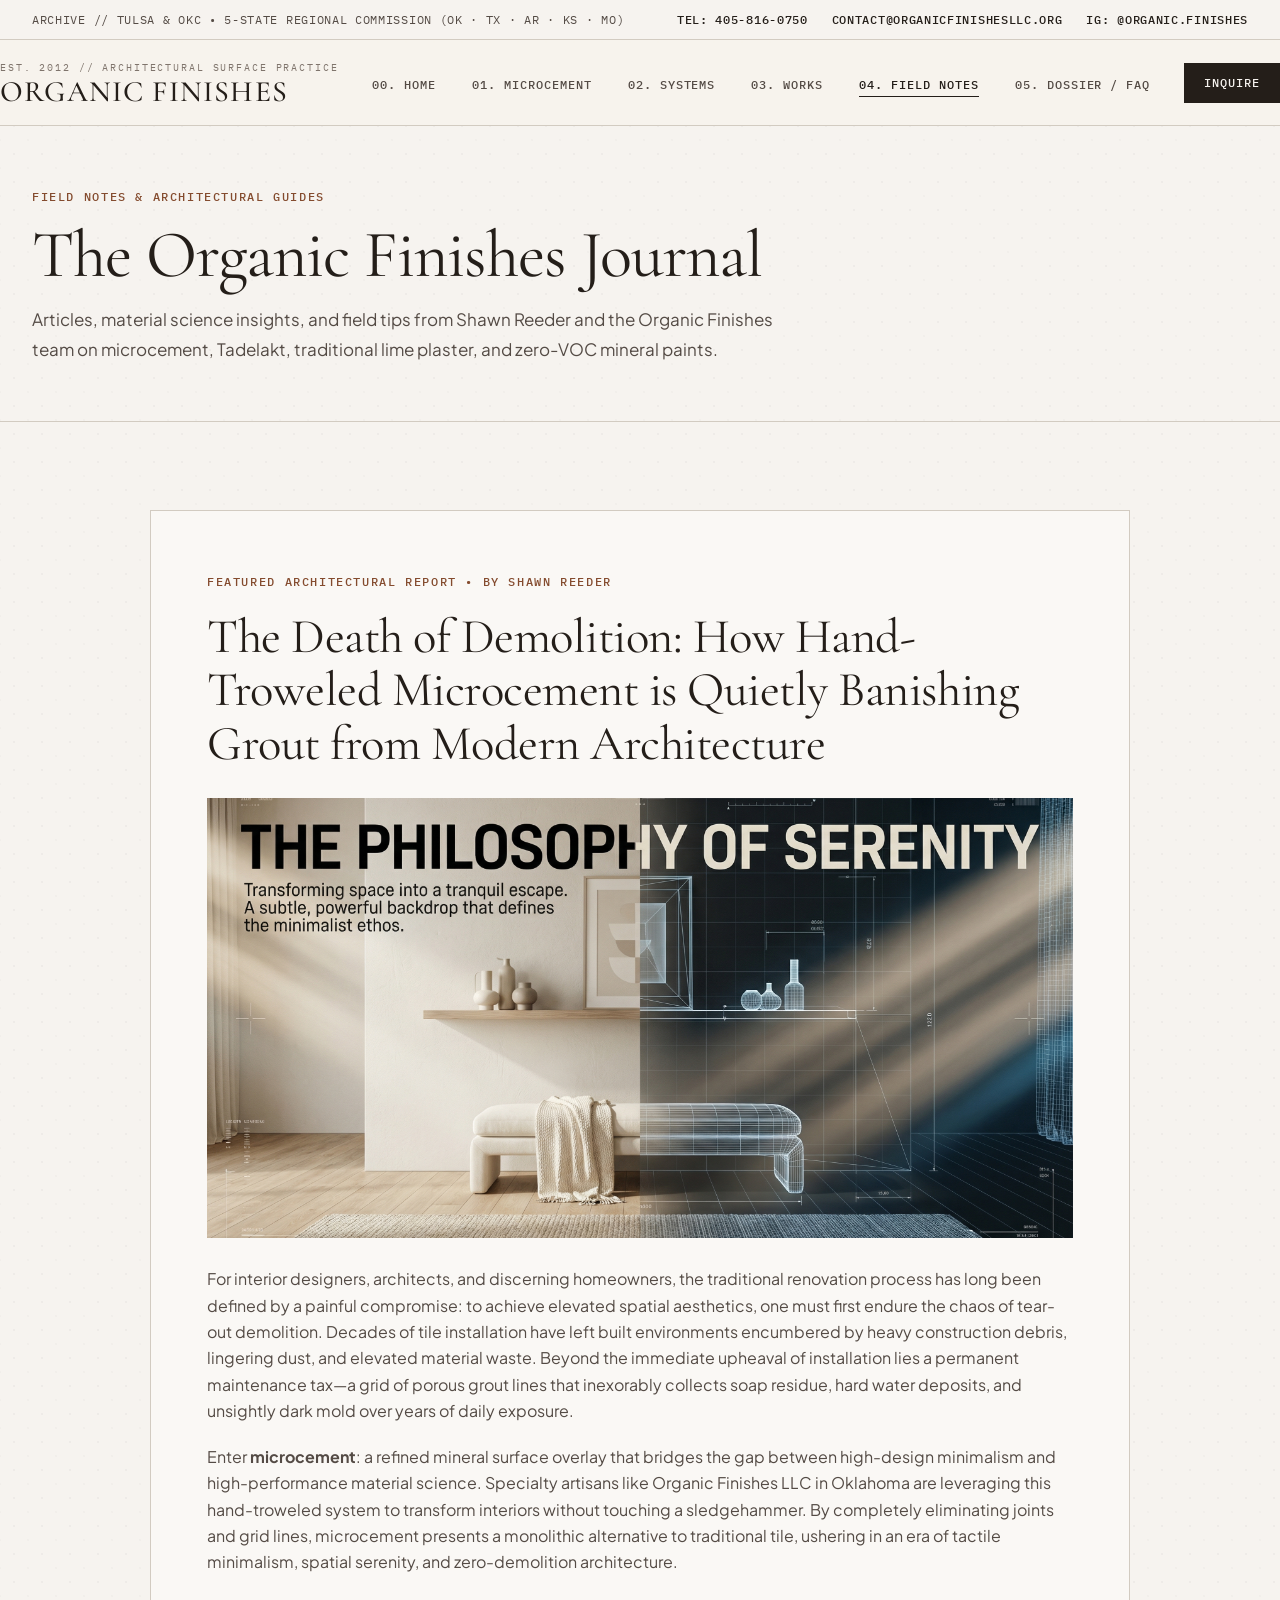
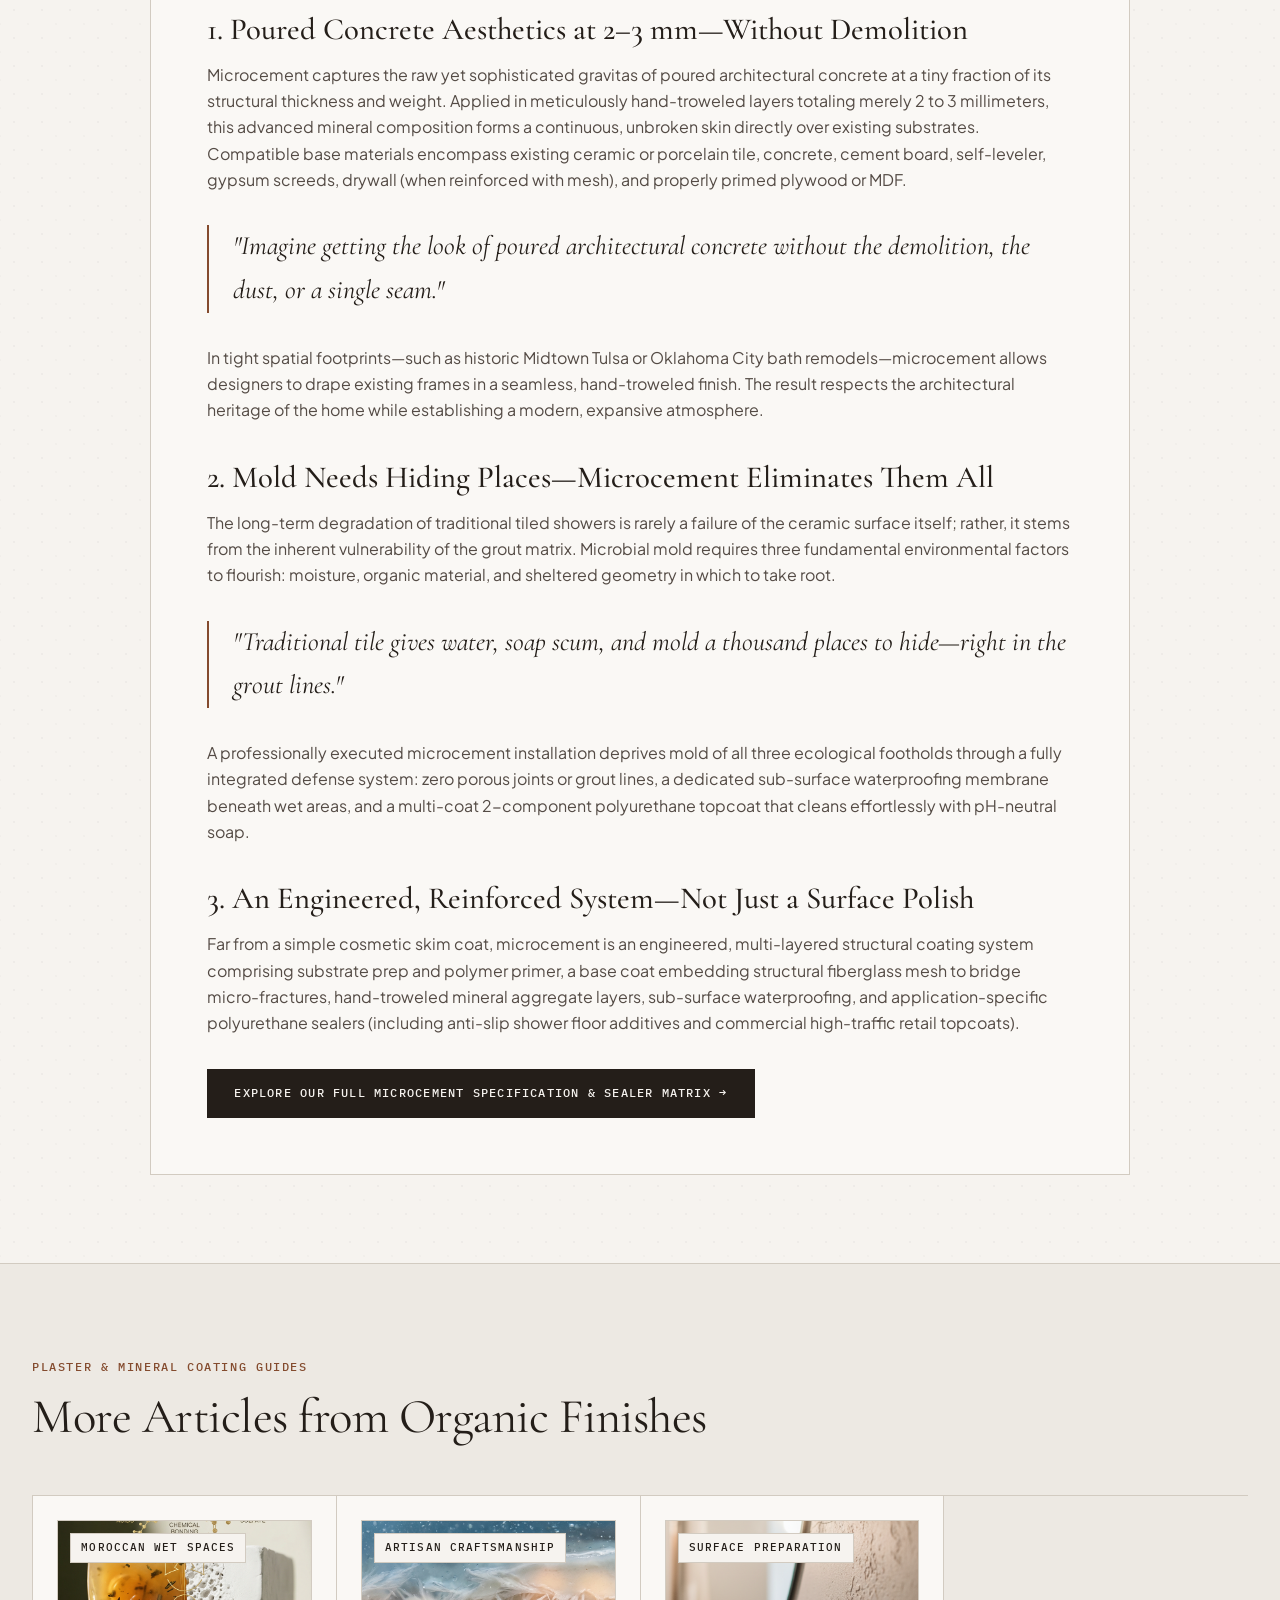
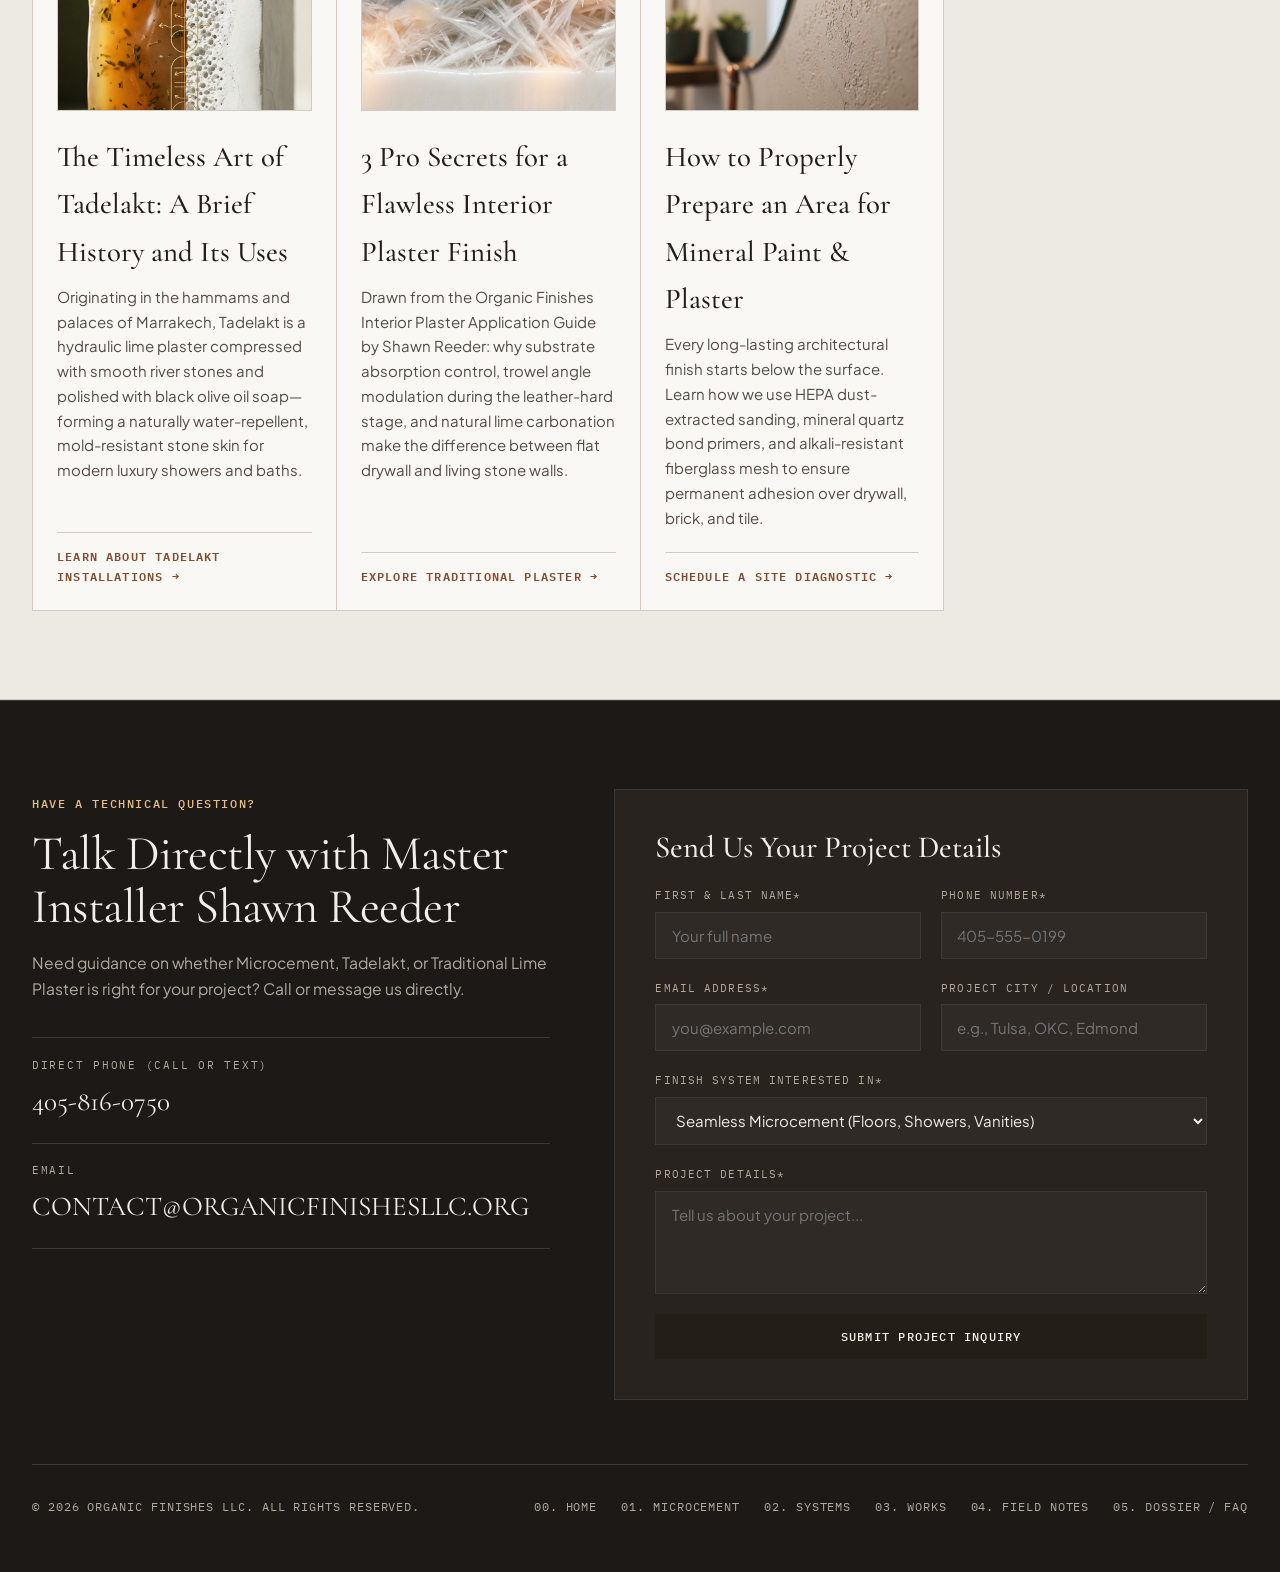
==== commit ee4a8814: "Add 20 high-res Drive project photos, expand portfolio to 24 plates, and un-zoom image framing acros" ====
--- a/blog.html
+++ b/blog.html
@@ -65,7 +65,7 @@
           <span class="eyebrow">Featured Architectural Report • By Shawn Reeder</span>
           <h2 class="heading-lg" style="margin-top: 0.35rem;">The Death of Demolition: How Hand-Troweled Microcement is Quietly Banishing Grout from Modern Architecture</h2>
 
-          <img src="images/microcement-hero.png" alt="Seamless hand-troweled microcement floor and wall surface without grout lines" style="width: 100%; max-height: 440px; object-fit: cover; border-radius: var(--radius-md); margin: 1.75rem 0;" />
+          <img src="images/microcement-gallery-wide.jpg" alt="Seamless monolithic microcement floor in open-concept residence by Organic Finishes LLC" class="article-hero-img" />
 
           <p>
             For interior designers, architects, and discerning homeowners, the traditional renovation process has long been defined by a painful compromise: to achieve elevated spatial aesthetics, one must first endure the chaos of tear-out demolition. Decades of tile installation have left built environments encumbered by heavy construction debris, lingering dust, and elevated material waste. Beyond the immediate upheaval of installation lies a permanent maintenance tax—a grid of porous grout lines that inexorably collects soap residue, hard water deposits, and unsightly dark mold over years of daily exposure.
--- a/styles.css
+++ b/styles.css
@@ -49,6 +49,8 @@
 html {
   scroll-behavior: smooth;
   font-size: 16px;
+  overflow-x: hidden;
+  max-width: 100%;
 }
 
 body {
@@ -58,6 +60,8 @@
   line-height: 1.65;
   -webkit-font-smoothing: antialiased;
   overflow-x: hidden;
+  max-width: 100%;
+  width: 100%;
 }
 
 /* Tactile Limewash / Archival Paper Grain */
@@ -99,6 +103,8 @@
   text-transform: uppercase;
   padding: 0.6rem 0;
   border-bottom: var(--rule-hairline);
+  overflow-wrap: anywhere;
+  word-break: break-word;
 }
 
 .utility-bar-inner {
@@ -107,12 +113,16 @@
   justify-content: space-between;
   align-items: center;
   gap: 0.75rem;
+  min-width: 0;
+  max-width: 100%;
 }
 
 .utility-bar a {
   color: var(--text-primary);
   font-weight: 500;
   border-bottom: 1px solid transparent;
+  overflow-wrap: anywhere;
+  word-break: break-word;
 }
 
 .utility-bar a:hover {
@@ -125,6 +135,8 @@
   flex-wrap: wrap;
   align-items: center;
   gap: 1.5rem;
+  min-width: 0;
+  max-width: 100%;
 }
 
 /* ==========================================================================
@@ -368,10 +380,23 @@
 
 .hero-img-main {
   width: 100%;
-  height: 540px;
+  aspect-ratio: 16 / 11;
+  height: auto;
+  max-height: 520px;
   object-fit: cover;
+  object-position: center center;
   cursor: zoom-in;
   transition: filter 0.35s ease;
+}
+
+.hero-img-spotlight {
+  width: 100%;
+  aspect-ratio: 4 / 3;
+  height: auto;
+  max-height: 440px;
+  object-fit: cover;
+  object-position: center center;
+  cursor: zoom-in;
 }
 
 .hero-caption-card {
@@ -551,7 +576,7 @@
 /* Flush 1px Bordered Editorial Grid */
 .pillars-grid {
   display: grid;
-  grid-template-columns: repeat(auto-fit, minmax(350px, 1fr));
+  grid-template-columns: repeat(auto-fit, minmax(min(100%, 300px), 1fr));
   border-top: var(--rule-hairline);
   border-left: var(--rule-hairline);
 }
@@ -563,6 +588,8 @@
   padding: 1.5rem;
   display: flex;
   flex-direction: column;
+  min-width: 0;
+  box-sizing: border-box;
   transition: background-color 0.25s ease;
 }
 
@@ -572,7 +599,10 @@
 
 .pillar-img-wrap {
   position: relative;
-  height: 270px;
+  aspect-ratio: 4 / 3;
+  height: auto;
+  min-height: 0;
+  max-height: 320px;
   overflow: hidden;
   background-color: var(--bg-travertine);
   border: var(--rule-hairline);
@@ -583,12 +613,13 @@
   width: 100%;
   height: 100%;
   object-fit: cover;
+  object-position: center center;
   cursor: zoom-in;
   transition: transform 0.6s cubic-bezier(0.16, 1, 0.3, 1);
 }
 
 .pillar-card:hover .pillar-img-wrap img {
-  transform: scale(1.035);
+  transform: scale(1.02);
 }
 
 .pillar-tag {
@@ -655,6 +686,7 @@
   border-top: var(--rule-hairline);
   border-left: var(--rule-hairline);
   width: fit-content;
+  max-width: 100%;
 }
 
 .filter-btn {
@@ -704,28 +736,37 @@
 
 .gallery-img-box {
   position: relative;
-  height: 360px;
+  aspect-ratio: 4 / 5;
+  height: auto;
+  max-height: 520px;
   overflow: hidden;
-  background-color: var(--bg-travertine);
   border: var(--rule-hairline);
   padding: 0.65rem;
   background-color: var(--bg-card);
 }
 
+.gallery-card.wide-plate .gallery-img-box,
 .gallery-card:nth-child(5n + 1) .gallery-img-box {
-  height: 440px;
+  aspect-ratio: 16 / 10;
+  max-height: 460px;
+}
+
+.gallery-card.tall-plate .gallery-img-box {
+  aspect-ratio: 3 / 4;
+  max-height: 540px;
 }
 
 .gallery-img-box img {
   width: 100%;
   height: 100%;
   object-fit: cover;
+  object-position: center center;
   cursor: zoom-in;
   transition: transform 0.65s cubic-bezier(0.16, 1, 0.3, 1);
 }
 
 .gallery-card:hover .gallery-img-box img {
-  transform: scale(1.03);
+  transform: scale(1.018);
 }
 
 .gallery-caption {
@@ -788,6 +829,11 @@
   cursor: pointer;
 }
 
+.lightbox-close:focus-visible {
+  outline: 2px solid var(--text-on-dark);
+  outline-offset: 2px;
+}
+
 .lightbox-img {
   max-width: 90vw;
   max-height: 78vh;
@@ -814,6 +860,10 @@
   grid-template-columns: 1fr 1fr;
   gap: 4rem;
   align-items: center;
+}
+
+.hero-img-spotlight {
+  height: 480px;
 }
 
 .check-list {
@@ -968,7 +1018,7 @@
 /* Blog Articles */
 .blog-grid {
   display: grid;
-  grid-template-columns: repeat(auto-fill, minmax(350px, 1fr));
+  grid-template-columns: repeat(auto-fill, minmax(min(100%, 300px), 1fr));
   border-top: var(--rule-hairline);
   border-left: var(--rule-hairline);
 }
@@ -978,6 +1028,13 @@
   background-color: var(--bg-card);
   border: var(--rule-hairline);
   padding: 3.5rem;
+}
+
+.article-hero-img {
+  width: 100%;
+  max-height: 440px;
+  object-fit: cover;
+  margin: 1.75rem 0;
 }
 
 .article-body h2, .article-body h3 {
@@ -1009,23 +1066,36 @@
   color: var(--text-on-dark);
   padding: 5.5rem 0 3.5rem;
   border-top: var(--rule-dark);
+  overflow-x: hidden;
+  max-width: 100%;
 }
 
 .contact-grid {
   display: grid;
   grid-template-columns: 0.9fr 1.1fr;
   gap: 4rem;
+  min-width: 0;
+  max-width: 100%;
+}
+
+.contact-grid > * {
+  min-width: 0;
+  max-width: 100%;
 }
 
 .contact-info-list {
   list-style: none;
   margin-top: 2.25rem;
   border-top: var(--rule-dark);
+  min-width: 0;
+  max-width: 100%;
 }
 
 .contact-info-list li {
   padding: 1.15rem 0;
   border-bottom: var(--rule-dark);
+  min-width: 0;
+  max-width: 100%;
 }
 
 .contact-info-label {
@@ -1043,24 +1113,40 @@
   font-size: 1.7rem;
   font-weight: 400;
   color: var(--text-on-dark);
+  display: inline-block;
+  max-width: 100%;
+  word-break: break-word;
+  overflow-wrap: anywhere;
 }
 
 .quote-form-card {
   background-color: var(--bg-obsidian-elevated);
   border: var(--rule-dark);
   padding: 2.5rem;
+  min-width: 0;
+  max-width: 100%;
+  box-sizing: border-box;
 }
 
 .form-grid {
   display: grid;
   grid-template-columns: 1fr 1fr;
   gap: 1.25rem;
+  min-width: 0;
+  max-width: 100%;
+}
+
+.form-grid > * {
+  min-width: 0;
+  max-width: 100%;
 }
 
 .form-group {
   display: flex;
   flex-direction: column;
   gap: 0.45rem;
+  min-width: 0;
+  max-width: 100%;
 }
 
 .form-group.full {
@@ -1083,6 +1169,17 @@
   font-family: var(--font-sans);
   font-size: 0.9375rem;
   transition: border-color 0.2s ease;
+  width: 100%;
+  max-width: 100%;
+  min-width: 0;
+  box-sizing: border-box;
+}
+
+select.form-control {
+  text-overflow: ellipsis;
+  white-space: nowrap;
+  overflow: hidden;
+  max-width: 100%;
 }
 
 .form-control:focus {
@@ -1093,6 +1190,39 @@
 .form-control option {
   background-color: var(--bg-obsidian);
   color: var(--text-on-dark);
+}
+
+/* Form Dossier Result Panel */
+.inquiry-result-panel {
+  margin-top: 1.25rem;
+  padding: 1.25rem;
+  border: 1px solid hsl(35, 45%, 45%);
+  background-color: rgba(255, 255, 255, 0.04);
+  display: none;
+}
+
+.inquiry-result-panel.visible {
+  display: block;
+}
+
+.inquiry-summary-box {
+  margin: 0.85rem 0;
+  padding: 0.85rem;
+  background-color: rgba(0, 0, 0, 0.35);
+  border: var(--rule-dark);
+  font-family: var(--font-mono);
+  font-size: 0.74rem;
+  line-height: 1.55;
+  color: var(--text-on-dark);
+  white-space: pre-wrap;
+  word-break: break-word;
+}
+
+.inquiry-fallback-actions {
+  display: flex;
+  flex-wrap: wrap;
+  gap: 0.65rem;
+  margin-top: 0.85rem;
 }
 
 .footer-bottom {
@@ -1109,6 +1239,9 @@
   letter-spacing: 0.08em;
   text-transform: uppercase;
   color: var(--text-on-dark-muted);
+  word-break: break-word;
+  overflow-wrap: anywhere;
+  max-width: 100%;
 }
 
 /* ==========================================================================
@@ -1122,6 +1255,15 @@
     gap: 2.5rem;
   }
 
+  .hero-grid > *,
+  .spotlight-grid > *,
+  .contact-grid > *,
+  .metrics-grid > *,
+  .features-grid > * {
+    min-width: 0;
+    max-width: 100%;
+  }
+
   .metrics-grid {
     grid-template-columns: repeat(2, 1fr);
   }
@@ -1151,11 +1293,33 @@
 
 @media (max-width: 768px) {
   .container {
-    padding: 0 1.25rem;
+    padding: 0 1.15rem;
+  }
+
+  .header-inner {
+    padding: 0.85rem 0;
+    gap: 0.65rem;
+  }
+
+  .brand-eyebrow {
+    font-size: 0.56rem;
+    letter-spacing: 0.12em;
+  }
+
+  .brand-name {
+    font-size: 1.4rem;
   }
 
   .mobile-menu-btn {
     display: inline-block;
+    padding: 0.45rem 0.7rem;
+    font-size: 0.7rem;
+    flex-shrink: 0;
+  }
+
+  .header-cta .btn-sm {
+    padding: 0.45rem 0.75rem;
+    font-size: 0.68rem;
   }
 
   .nav-menu {
@@ -1176,17 +1340,126 @@
     display: flex;
   }
 
-  .form-grid {
-    grid-template-columns: 1fr;
+  /* Mobile image aspect ratios (un-zoomed & backed off) */
+  .hero-img-main,
+  .hero-img-spotlight {
+    aspect-ratio: 4 / 3;
+    height: auto;
+    max-height: 320px;
+  }
+
+  .pillar-img-wrap {
+    aspect-ratio: 4 / 3;
+    height: auto;
+    max-height: 260px;
+  }
+
+  .gallery-img-box {
+    aspect-ratio: 4 / 5;
+    height: auto;
+    max-height: 440px;
+  }
+
+  .gallery-card.wide-plate .gallery-img-box,
+  .gallery-card:nth-child(5n + 1) .gallery-img-box {
+    aspect-ratio: 16 / 10;
+    max-height: 280px;
+  }
+
+  .article-hero-img {
+    aspect-ratio: 16 / 10;
+    height: auto;
+    max-height: 280px;
+  }
+
+  .gallery-grid,
+  .pillars-grid,
+  .blog-grid {
+    grid-template-columns: minmax(0, 1fr);
+    gap: 2rem;
   }
 
   .gallery-card,
   .gallery-card:nth-child(5n + 1),
   .gallery-card:nth-child(5n + 2) {
-    grid-column: span 12;
-  }
-
-  .article-body {
-    padding: 1.75rem;
-  }
-}
+    grid-column: 1 / -1;
+    max-width: 100%;
+  }
+
+  .contact-section {
+    padding: 3.75rem 0 2.5rem;
+  }
+
+  .contact-info-value {
+    font-size: 1.25rem;
+    line-height: 1.35;
+  }
+
+  .form-grid {
+    grid-template-columns: 1fr;
+  }
+
+  .article-body,
+  .quote-form-card {
+    padding: 1.25rem;
+  }
+
+  .pillar-card {
+    padding: 1.25rem 1rem;
+  }
+
+  .footer-bottom {
+    flex-direction: column;
+    align-items: flex-start;
+    gap: 1.25rem;
+    font-size: 0.68rem;
+  }
+}
+
+@media (max-width: 420px) {
+  .pillar-card {
+    padding: 1rem 0.75rem;
+  }
+
+  .pillar-tag {
+    font-size: 0.6rem;
+    letter-spacing: 0.06em;
+    padding: 0.25rem 0.5rem;
+  }
+  .brand-eyebrow {
+    display: none;
+  }
+
+  .brand-name {
+    font-size: 1.25rem;
+  }
+
+  .header-inner {
+    gap: 0.45rem;
+  }
+
+  .metrics-grid {
+    grid-template-columns: 1fr;
+  }
+
+  .contact-info-value {
+    font-size: 1.05rem;
+    line-height: 1.3;
+  }
+
+  .quote-form-card {
+    padding: 1rem;
+  }
+}
+
+@media (max-width: 360px) {
+  .container {
+    padding: 0 0.75rem;
+  }
+
+  .pillar-tag {
+    font-size: 0.58rem;
+    letter-spacing: 0.04em;
+    padding: 0.2rem 0.4rem;
+  }
+}
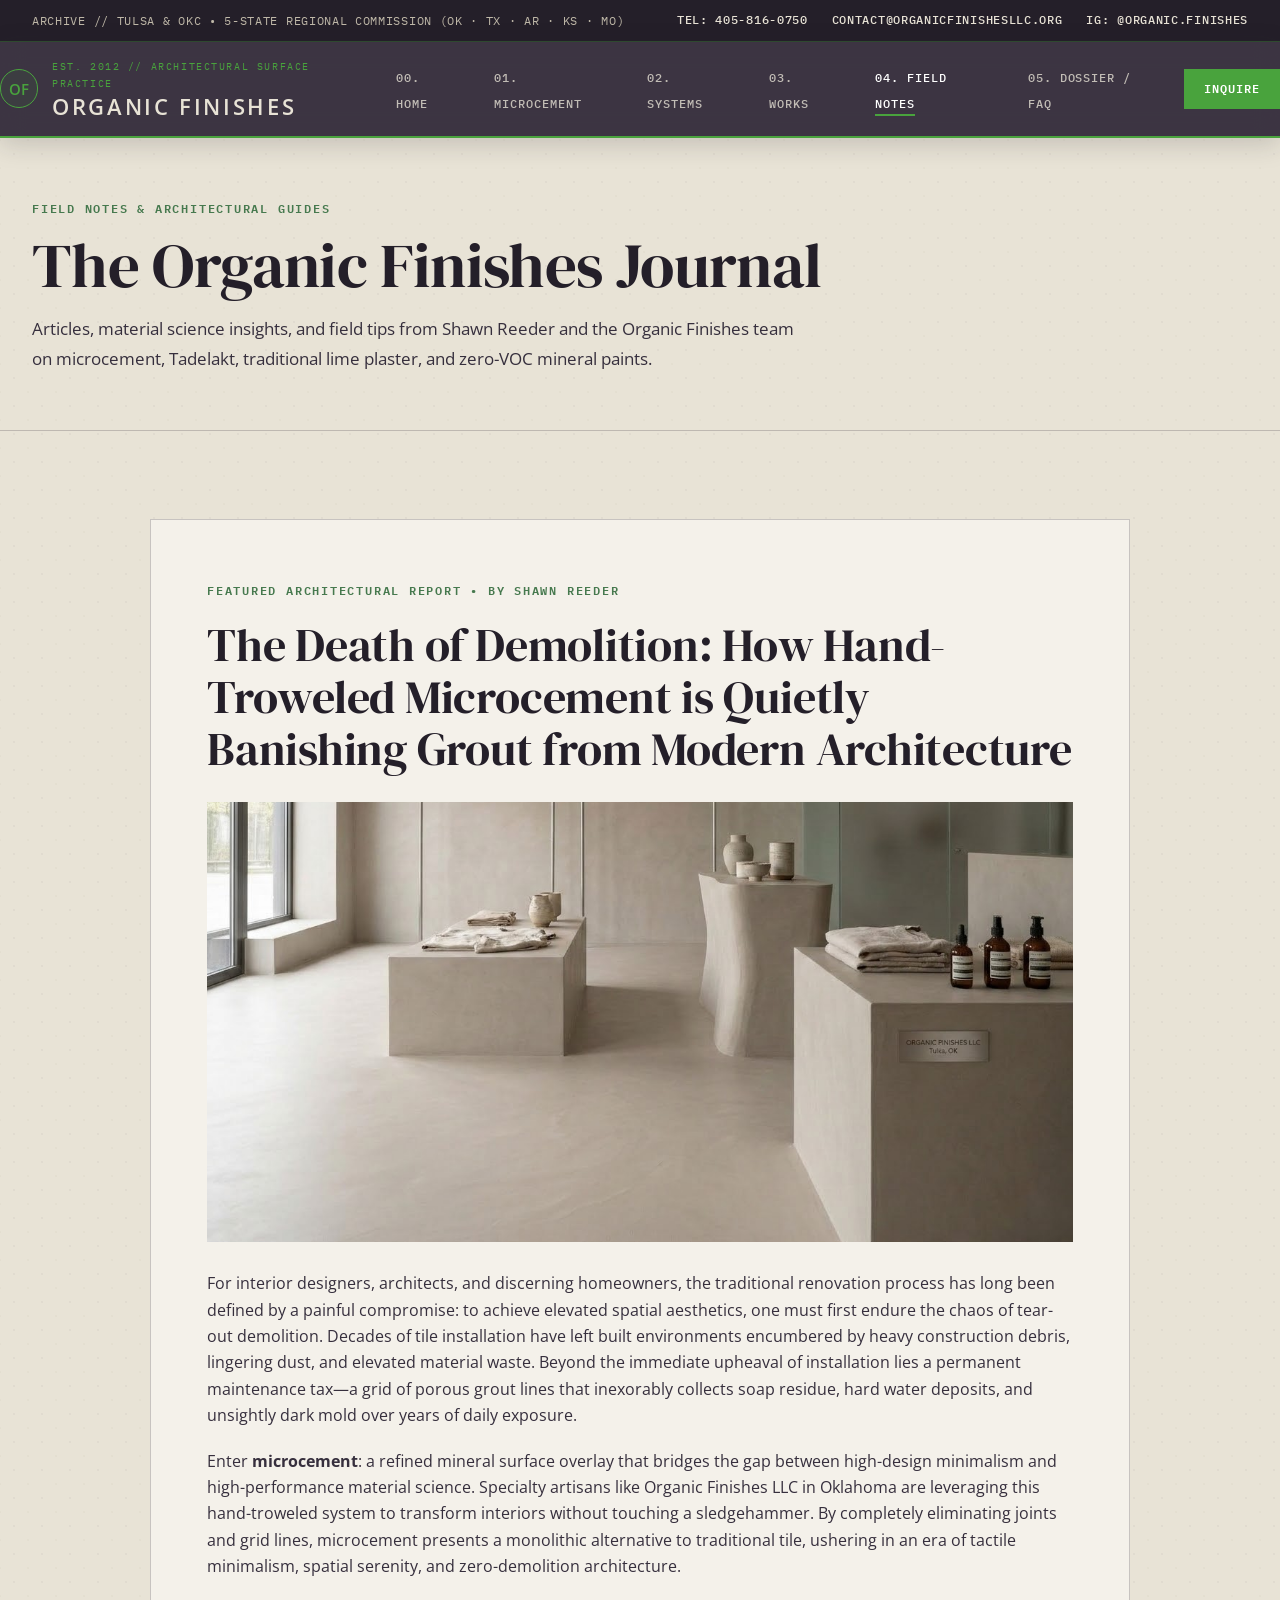
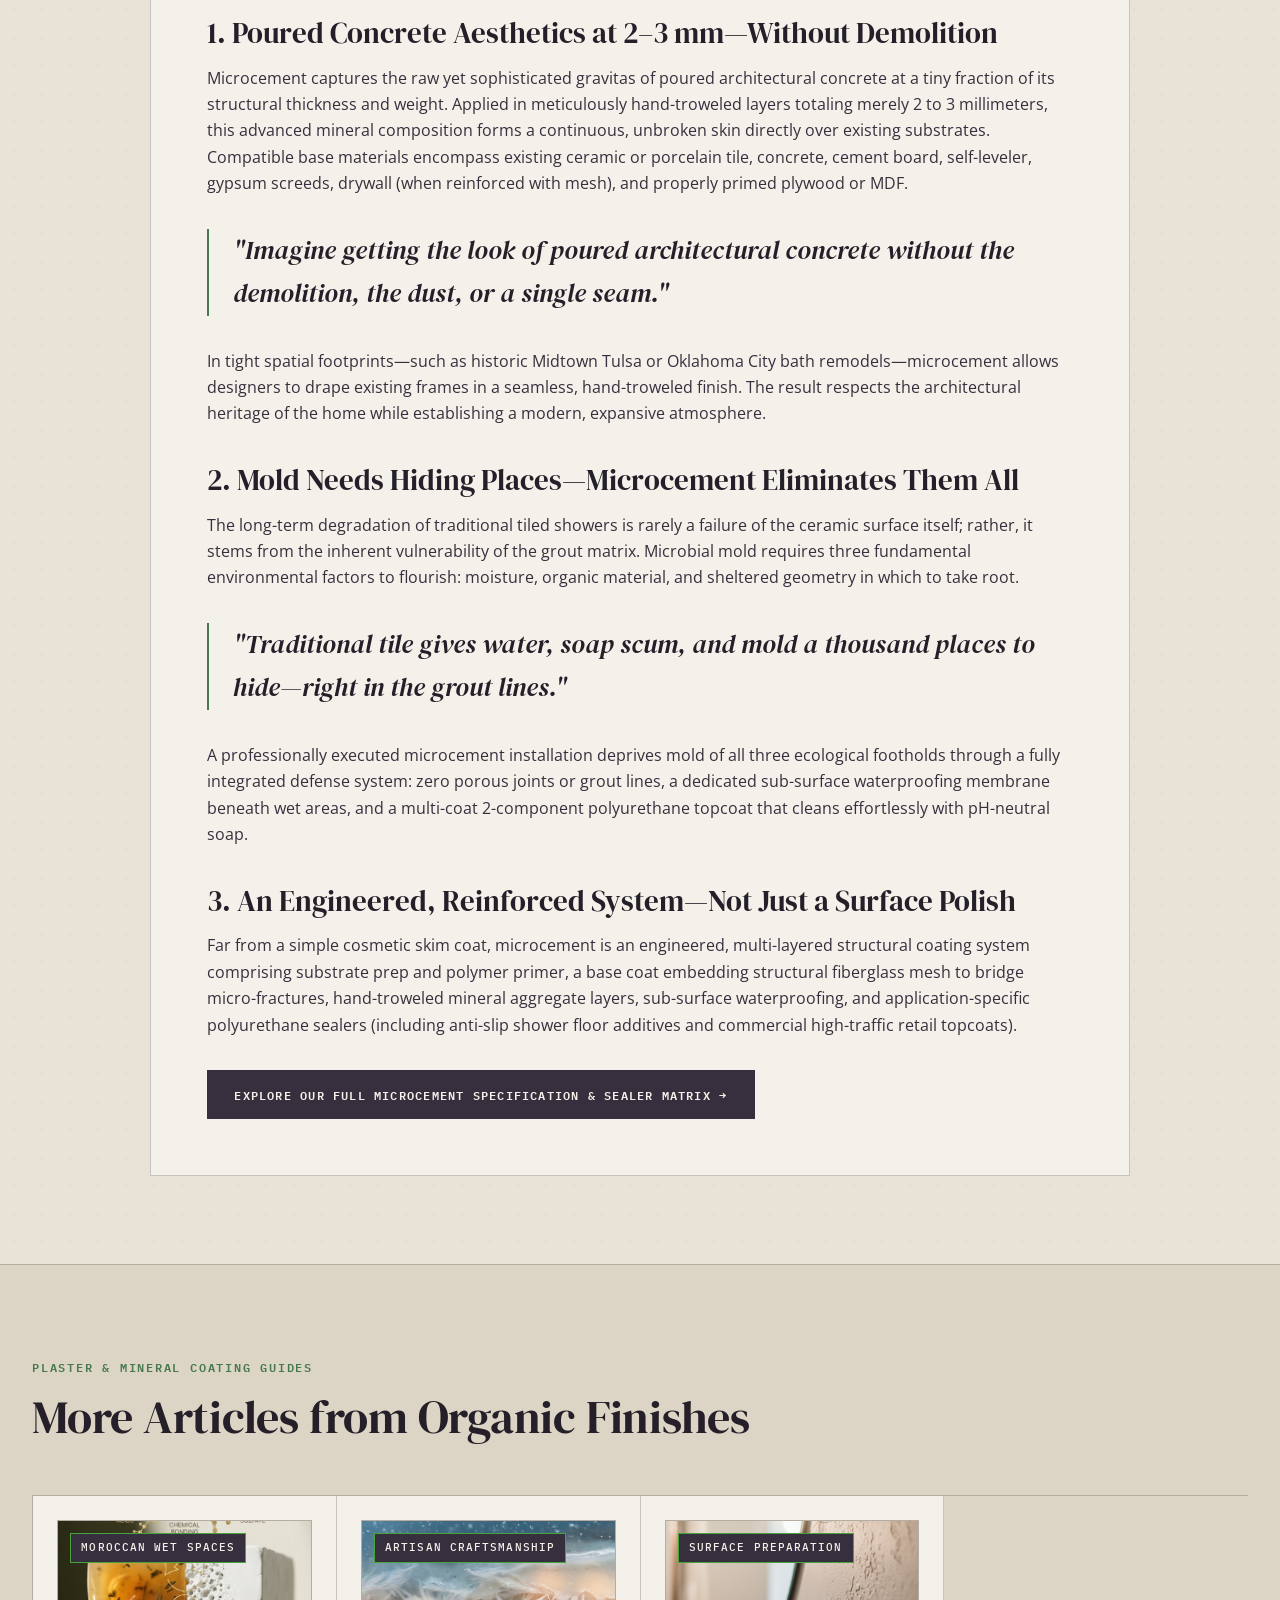
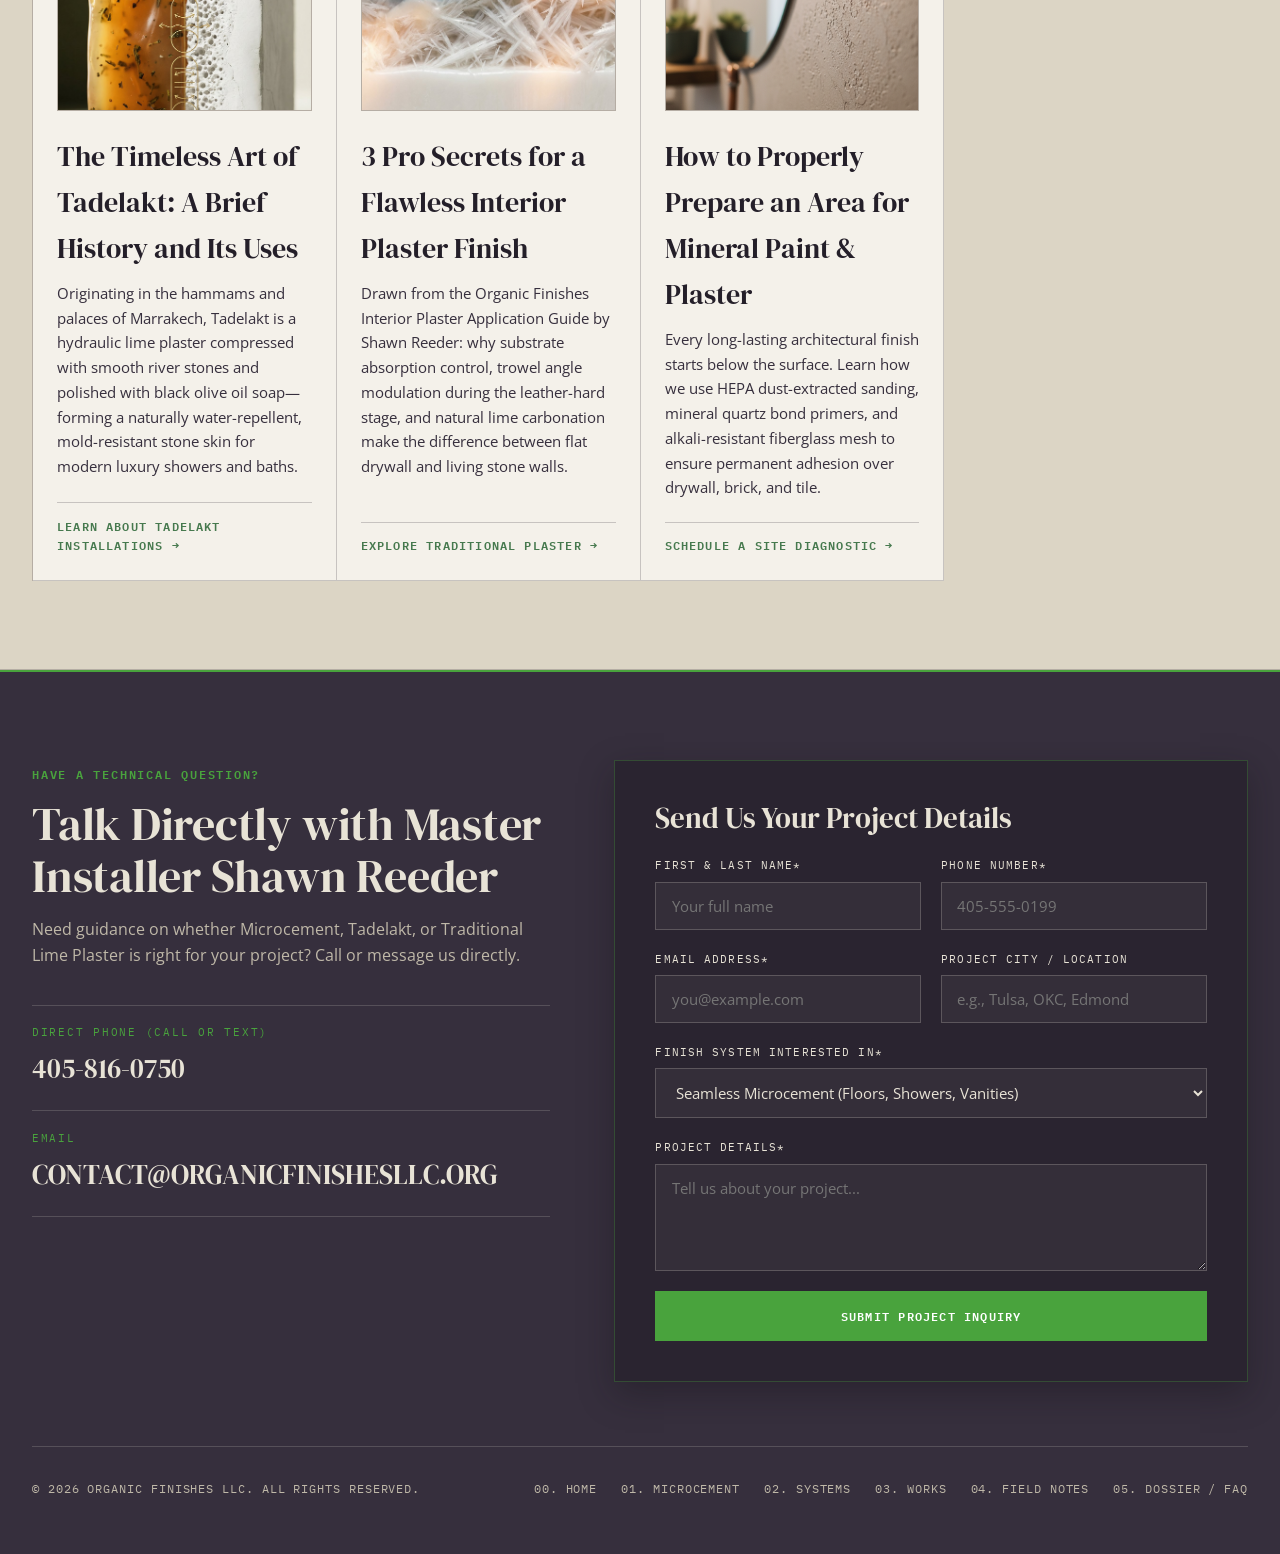
==== commit 573ea09e: "Match all microcement and plaster photos accurately to their architectural captions and replace mood" ====
--- a/blog.html
+++ b/blog.html
@@ -65,7 +65,7 @@
           <span class="eyebrow">Featured Architectural Report • By Shawn Reeder</span>
           <h2 class="heading-lg" style="margin-top: 0.35rem;">The Death of Demolition: How Hand-Troweled Microcement is Quietly Banishing Grout from Modern Architecture</h2>
 
-          <img src="images/microcement-gallery-wide.jpg" alt="Seamless monolithic microcement floor in open-concept residence by Organic Finishes LLC" class="article-hero-img" />
+          <img src="images/microcement-hero.png" alt="Seamless monolithic microcement floor and architectural plinths by Organic Finishes LLC" class="article-hero-img" />
 
           <p>
             For interior designers, architects, and discerning homeowners, the traditional renovation process has long been defined by a painful compromise: to achieve elevated spatial aesthetics, one must first endure the chaos of tear-out demolition. Decades of tile installation have left built environments encumbered by heavy construction debris, lingering dust, and elevated material waste. Beyond the immediate upheaval of installation lies a permanent maintenance tax—a grid of porous grout lines that inexorably collects soap residue, hard water deposits, and unsightly dark mold over years of daily exposure.
--- a/styles.css
+++ b/styles.css
@@ -1,40 +1,55 @@
 /* ==========================================================================
-   ORGANIC FINISHES LLC — ARCHIVAL MONOGRAPH & SHOWROOM EDITION
-   Inspired by Field Studies Flora (1/1 Studio), Quarters (In Common With),
-   and Daniel Blue Architectural Photography
+   ORGANIC FINISHES LLC — BRAND PALETTE & HIGH-CONTRAST MONOGRAPH EDITION
+   Developed from the Official Organic Finishes Brand Board:
+   #362f3d (Deep Plum-Charcoal) | #49a33d (Botanical Leaf) | #e8e3d6 (Limestone Cream)
+   #46794e (Deep Forest Sage)   | #5a5a36 (Moss Olive)
+   Typography: DM Serif Display + Open Sans + IBM Plex Mono
    ========================================================================== */
-@import url('https://fonts.googleapis.com/css2?family=Cormorant+Garamond:ital,wght@0,400;0,500;0,600;0,700;1,400;1,600&family=IBM+Plex+Mono:wght@400;500;600&family=Plus+Jakarta+Sans:wght@400;500;600;700&display=swap');
+@import url('https://fonts.googleapis.com/css2?family=DM+Serif+Display:ital@0;1&family=IBM+Plex+Mono:wght@400;500;600&family=Open+Sans:ital,wght@0,400;0,500;0,600;0,700;1,400&display=swap');
 
 :root {
-  /* Warm Slaked Lime, Parchment & Umber Palette */
-  --bg-alabaster: hsl(39, 28%, 95%);
-  --bg-travertine: hsl(37, 23%, 91%);
-  --bg-card: hsl(39, 32%, 97%);
-  --bg-obsidian: hsl(26, 15%, 10%);
-  --bg-obsidian-elevated: hsl(26, 13%, 14%);
-
-  --text-primary: hsl(26, 18%, 12%);
-  --text-secondary: hsl(26, 10%, 30%);
-  --text-muted: hsl(26, 8%, 46%);
-  --text-on-dark: hsl(39, 25%, 93%);
-  --text-on-dark-muted: hsl(36, 11%, 66%);
-
-  --accent-terracotta: hsl(20, 48%, 35%);
-  --accent-terracotta-hover: hsl(20, 52%, 28%);
-  --accent-bronze: hsl(35, 30%, 42%);
-
-  /* Exposed 1px Architectural Hairline Rules */
-  --rule-hairline: 1px solid hsl(34, 16%, 79%);
-  --rule-dark: 1px solid hsl(26, 10%, 22%);
-  --border-sand: hsl(34, 16%, 79%);
-  --border-dark: hsl(26, 10%, 22%);
+  /* Official Organic Finishes Brand Board Palette */
+  --brand-plum: #362f3d;
+  --brand-plum-deep: #241f29;
+  --brand-plum-elevated: #41394a;
+  --brand-leaf: #49a33d;
+  --brand-cream: #e8e3d6;
+  --brand-cream-bright: #f4f1ea;
+  --brand-sage: #46794e;
+  --brand-sage-dark: #355e3b;
+  --brand-olive: #5a5a36;
+
+  /* High-Contrast Semantic Surface & Text Tokens */
+  --bg-alabaster: #e8e3d6;          /* Brand board center limestone swatch */
+  --bg-travertine: #dcd5c5;         /* Deeper warm mineral stone for section contrast */
+  --bg-card: #f4f1ea;               /* Crisp elevated mineral card surface */
+  --bg-obsidian: #362f3d;           /* Brand board primary deep plum-charcoal */
+  --bg-obsidian-elevated: #2a2430;  /* High-contrast recessed dark card */
+
+  --text-primary: #241f29;          /* Deepened plum-charcoal for razor-sharp readability */
+  --text-secondary: #362f3d;        /* Primary brand plum-slate for body copy */
+  --text-muted: #5a5a36;            /* Brand moss olive for metadata & captions */
+  --text-on-dark: #e8e3d6;          /* Brand limestone cream on dark plum surfaces */
+  --text-on-dark-muted: #bfb8a8;    /* Warm muted stone on dark plum */
+
+  /* Brand Botanical & Mineral Accents */
+  --accent-terracotta: #46794e;       /* Brand forest sage (#46794e) */
+  --accent-terracotta-hover: #49a33d; /* Brand botanical leaf green (#49a33d) */
+  --accent-bronze: #5a5a36;           /* Brand moss olive (#5a5a36) */
+  --accent-leaf: #49a33d;             /* Brand vibrant leaf (#49a33d) */
+
+  /* High-Contrast Exposed 1px Architectural Hairline Rules */
+  --rule-hairline: 1px solid rgba(54, 47, 61, 0.24);
+  --rule-dark: 1px solid rgba(232, 227, 214, 0.18);
+  --border-sand: rgba(54, 47, 61, 0.24);
+  --border-dark: rgba(232, 227, 214, 0.18);
 
   --radius-sm: 0px;
   --radius-md: 0px;
   --radius-lg: 0px;
 
-  --font-display: 'Cormorant Garamond', 'Times New Roman', Georgia, serif;
-  --font-sans: 'Plus Jakarta Sans', -apple-system, BlinkMacSystemFont, sans-serif;
+  --font-display: 'DM Serif Display', Georgia, serif;
+  --font-sans: 'Open Sans', -apple-system, BlinkMacSystemFont, sans-serif;
   --font-mono: 'IBM Plex Mono', monospace;
 
   --container-max: 1360px;
@@ -67,8 +82,8 @@
 /* Tactile Limewash / Archival Paper Grain */
 .mineral-surface {
   background-image:
-    radial-gradient(rgba(36, 28, 22, 0.035) 1px, transparent 0),
-    radial-gradient(rgba(36, 28, 22, 0.02) 1px, transparent 0);
+    radial-gradient(rgba(54, 47, 61, 0.045) 1px, transparent 0),
+    radial-gradient(rgba(90, 90, 54, 0.03) 1px, transparent 0);
   background-size: 28px 28px;
   background-position: 0 0, 14px 14px;
 }
@@ -92,17 +107,17 @@
 }
 
 /* ==========================================================================
-   1. ARCHIVAL SPECIMEN METADATA BAR (Top Utility Bar)
+   1. ARCHIVAL SPECIMEN METADATA BAR (Top Utility Bar — Deep Brand Plum)
    ========================================================================== */
 .utility-bar {
-  background-color: var(--bg-alabaster);
-  color: var(--text-secondary);
+  background-color: var(--brand-plum-deep);
+  color: var(--text-on-dark-muted);
   font-family: var(--font-mono);
   font-size: 0.72rem;
   letter-spacing: 0.06em;
   text-transform: uppercase;
-  padding: 0.6rem 0;
-  border-bottom: var(--rule-hairline);
+  padding: 0.65rem 0;
+  border-bottom: 1px solid rgba(73, 163, 61, 0.35);
   overflow-wrap: anywhere;
   word-break: break-word;
 }
@@ -118,7 +133,7 @@
 }
 
 .utility-bar a {
-  color: var(--text-primary);
+  color: var(--brand-cream);
   font-weight: 500;
   border-bottom: 1px solid transparent;
   overflow-wrap: anywhere;
@@ -126,8 +141,8 @@
 }
 
 .utility-bar a:hover {
-  color: var(--accent-terracotta);
-  border-bottom-color: var(--accent-terracotta);
+  color: var(--brand-leaf);
+  border-bottom-color: var(--brand-leaf);
 }
 
 .utility-links {
@@ -140,45 +155,72 @@
 }
 
 /* ==========================================================================
-   2. EDITORIAL HEADER & CATALOG NAVIGATION
+   2. EDITORIAL HEADER & CATALOG NAVIGATION (High-Contrast Brand Plum Header)
    ========================================================================== */
 .site-header {
   position: sticky;
   top: 0;
   z-index: 100;
-  background-color: rgba(247, 243, 237, 0.95);
-  backdrop-filter: blur(10px);
-  border-bottom: var(--rule-hairline);
+  background-color: rgba(54, 47, 61, 0.97);
+  backdrop-filter: blur(12px);
+  border-bottom: 2px solid var(--brand-leaf);
+  box-shadow: 0 6px 24px rgba(36, 31, 41, 0.18);
 }
 
 .header-inner {
   display: flex;
   align-items: center;
   justify-content: space-between;
-  padding: 1.15rem 0;
+  padding: 1.1rem 0;
   gap: 1.5rem;
 }
 
 .brand-logo {
-  display: flex;
-  flex-direction: column;
+  display: grid;
+  grid-template-columns: auto 1fr;
+  column-gap: 0.85rem;
+  row-gap: 0.1rem;
+  align-items: center;
+}
+
+.brand-logo::before {
+  content: 'OF';
+  grid-row: 1 / span 2;
+  display: inline-flex;
+  align-items: center;
+  justify-content: center;
+  width: 2.4rem;
+  height: 2.4rem;
+  border-radius: 50%;
+  border: 1.5px solid var(--brand-leaf);
+  color: var(--brand-leaf);
+  font-family: var(--font-sans);
+  font-size: 0.92rem;
+  font-weight: 600;
+  letter-spacing: 0.04em;
+  flex-shrink: 0;
+  background-color: rgba(73, 163, 61, 0.08);
 }
 
 .brand-eyebrow {
-  font-family: var(--font-mono);
-  font-size: 0.65rem;
-  letter-spacing: 0.18em;
-  text-transform: uppercase;
-  color: var(--text-muted);
+  grid-column: 2;
+  font-family: var(--font-mono);
+  font-size: 0.62rem;
+  letter-spacing: 0.16em;
+  text-transform: uppercase;
+  color: var(--brand-leaf);
+  display: block;
 }
 
 .brand-name {
-  font-family: var(--font-display);
-  font-size: 1.85rem;
-  font-weight: 500;
-  letter-spacing: 0.04em;
-  line-height: 1.05;
-  color: var(--text-primary);
+  grid-column: 2;
+  font-family: var(--font-sans);
+  font-size: 1.38rem;
+  font-weight: 600;
+  letter-spacing: 0.12em;
+  line-height: 1.1;
+  color: var(--brand-cream);
+  text-transform: uppercase;
 }
 
 .nav-menu {
@@ -194,7 +236,7 @@
   font-weight: 500;
   letter-spacing: 0.08em;
   text-transform: uppercase;
-  color: var(--text-secondary);
+  color: rgba(232, 227, 214, 0.78);
   padding: 0.35rem 0;
   position: relative;
 }
@@ -205,14 +247,14 @@
   left: 0;
   bottom: 0;
   width: 0;
-  height: 1px;
-  background-color: var(--text-primary);
+  height: 2px;
+  background-color: var(--brand-leaf);
   transition: width 0.25s ease;
 }
 
 .nav-link:hover,
 .nav-link.active {
-  color: var(--text-primary);
+  color: #ffffff;
 }
 
 .nav-link:hover::after,
@@ -226,16 +268,29 @@
   gap: 0.75rem;
 }
 
+.header-cta .btn-primary {
+  background-color: var(--brand-leaf);
+  border-color: var(--brand-leaf);
+  color: #ffffff;
+  font-weight: 600;
+}
+
+.header-cta .btn-primary:hover {
+  background-color: var(--brand-sage);
+  border-color: var(--brand-sage);
+  color: #ffffff;
+}
+
 .mobile-menu-btn {
   display: none;
-  background: none;
-  border: var(--rule-hairline);
+  background: rgba(232, 227, 214, 0.06);
+  border: 1px solid rgba(232, 227, 214, 0.28);
   padding: 0.45rem 0.85rem;
   font-family: var(--font-mono);
   font-size: 0.75rem;
   text-transform: uppercase;
   letter-spacing: 0.08em;
-  color: var(--text-primary);
+  color: var(--brand-cream);
   cursor: pointer;
 }
 
@@ -250,36 +305,36 @@
   padding: 0.85rem 1.65rem;
   font-family: var(--font-mono);
   font-size: 0.76rem;
-  font-weight: 500;
+  font-weight: 600;
   letter-spacing: 0.1em;
   text-transform: uppercase;
   cursor: pointer;
   transition: all 0.22s ease;
-  border: 1px solid var(--text-primary);
+  border: 1.5px solid var(--brand-plum);
   text-align: center;
 }
 
 .btn-primary {
-  background-color: var(--text-primary);
-  color: var(--bg-alabaster);
-  border-color: var(--text-primary);
+  background-color: var(--brand-plum);
+  color: var(--brand-cream-bright);
+  border-color: var(--brand-plum);
 }
 
 .btn-primary:hover {
-  background-color: var(--accent-terracotta);
-  border-color: var(--accent-terracotta);
-  color: #fff;
+  background-color: var(--brand-sage);
+  border-color: var(--brand-sage);
+  color: #ffffff;
 }
 
 .btn-outline {
   background-color: transparent;
-  border-color: var(--text-primary);
-  color: var(--text-primary);
+  border-color: var(--brand-plum);
+  color: var(--brand-plum);
 }
 
 .btn-outline:hover {
-  background-color: var(--text-primary);
-  color: var(--bg-alabaster);
+  background-color: var(--brand-plum);
+  color: var(--brand-cream-bright);
 }
 
 .btn-sm {
@@ -290,20 +345,21 @@
 .eyebrow {
   display: inline-block;
   font-family: var(--font-mono);
-  font-size: 0.72rem;
-  font-weight: 500;
-  letter-spacing: 0.14em;
-  text-transform: uppercase;
-  color: var(--accent-terracotta);
+  font-size: 0.74rem;
+  font-weight: 600;
+  letter-spacing: 0.15em;
+  text-transform: uppercase;
+  color: var(--brand-sage);
   margin-bottom: 0.85rem;
 }
 
 .heading-xl {
   font-family: var(--font-display);
-  font-size: clamp(2.65rem, 5.2vw, 4.5rem);
+  font-size: clamp(2.55rem, 4.9vw, 4.25rem);
   font-weight: 400;
-  line-height: 1.04;
-  letter-spacing: -0.015em;
+  line-height: 1.06;
+  letter-spacing: -0.01em;
+  color: var(--brand-plum-deep);
 }
 
 .heading-xl em,
@@ -311,21 +367,22 @@
 .heading-md em {
   font-style: italic;
   font-weight: 400;
+  color: var(--brand-sage);
 }
 
 .heading-lg {
   font-family: var(--font-display);
-  font-size: clamp(2.1rem, 3.8vw, 3.25rem);
+  font-size: clamp(2.05rem, 3.6vw, 3.1rem);
   font-weight: 400;
-  line-height: 1.1;
-  letter-spacing: -0.01em;
+  line-height: 1.12;
+  letter-spacing: -0.005em;
 }
 
 .heading-md {
   font-family: var(--font-display);
-  font-size: clamp(1.5rem, 2.4vw, 2.1rem);
-  font-weight: 500;
-  line-height: 1.18;
+  font-size: clamp(1.45rem, 2.3vw, 2rem);
+  font-weight: 400;
+  line-height: 1.2;
 }
 
 .lead {
@@ -339,7 +396,8 @@
   font-size: 0.72rem;
   letter-spacing: 0.08em;
   text-transform: uppercase;
-  color: var(--text-muted);
+  color: var(--brand-olive);
+  font-weight: 500;
 }
 
 /* ==========================================================================
@@ -373,9 +431,11 @@
 
 .hero-media {
   position: relative;
-  border: var(--rule-hairline);
+  align-self: start;
+  border: 1.5px solid var(--brand-plum);
   padding: 0.85rem;
   background-color: var(--bg-card);
+  box-shadow: 10px 10px 0px rgba(54, 47, 61, 0.12);
 }
 
 .hero-img-main {
@@ -416,26 +476,28 @@
 
 .hero-caption-card strong {
   font-weight: 600;
-  color: var(--text-primary);
+  color: var(--brand-sage);
 }
 
 /* ==========================================================================
-   5. ARCHIVAL METRICS LEDGER (1px Exposed Grid)
+   5. ARCHIVAL METRICS LEDGER (High-Contrast Brand Plum #362f3d Band)
    ========================================================================== */
 .metrics-bar {
-  background-color: var(--bg-travertine);
-  border-bottom: var(--rule-hairline);
+  background-color: var(--brand-plum);
+  color: var(--brand-cream);
+  border-top: 1px solid rgba(73, 163, 61, 0.35);
+  border-bottom: 1px solid rgba(73, 163, 61, 0.35);
 }
 
 .metrics-grid {
   display: grid;
   grid-template-columns: repeat(4, 1fr);
-  border-left: var(--rule-hairline);
+  border-left: var(--rule-dark);
 }
 
 .metric-item {
-  padding: 2.25rem 1.75rem;
-  border-right: var(--rule-hairline);
+  padding: 2.35rem 1.75rem;
+  border-right: var(--rule-dark);
   display: flex;
   flex-direction: column;
   justify-content: space-between;
@@ -444,19 +506,20 @@
 .metric-index {
   font-family: var(--font-mono);
   font-size: 0.68rem;
-  letter-spacing: 0.12em;
-  text-transform: uppercase;
-  color: var(--text-muted);
+  letter-spacing: 0.14em;
+  text-transform: uppercase;
+  color: var(--brand-leaf);
   margin-bottom: 1rem;
+  font-weight: 600;
 }
 
 .metric-number {
   font-family: var(--font-display);
-  font-size: 3rem;
+  font-size: 3.1rem;
   font-weight: 400;
   line-height: 0.95;
-  color: var(--text-primary);
-  margin-bottom: 0.45rem;
+  color: var(--brand-cream-bright);
+  margin-bottom: 0.5rem;
 }
 
 .metric-label {
@@ -465,13 +528,13 @@
   font-weight: 600;
   text-transform: uppercase;
   letter-spacing: 0.08em;
-  color: var(--text-primary);
+  color: var(--brand-leaf);
 }
 
 .metric-sub {
-  font-size: 0.82rem;
-  color: var(--text-secondary);
-  margin-top: 0.25rem;
+  font-size: 0.84rem;
+  color: var(--text-on-dark-muted);
+  margin-top: 0.3rem;
 }
 
 /* ==========================================================================
@@ -626,9 +689,9 @@
   position: absolute;
   top: 0.75rem;
   left: 0.75rem;
-  background-color: var(--bg-alabaster);
-  color: var(--text-primary);
-  border: var(--rule-hairline);
+  background-color: var(--brand-plum);
+  color: var(--brand-cream-bright);
+  border: 1px solid var(--brand-leaf);
   font-family: var(--font-mono);
   font-size: 0.68rem;
   font-weight: 500;
@@ -645,8 +708,8 @@
 
 .pillar-body h3 {
   font-family: var(--font-display);
-  font-size: 1.8rem;
-  font-weight: 500;
+  font-size: 1.75rem;
+  font-weight: 400;
   margin-bottom: 0.6rem;
 }
 
@@ -663,7 +726,7 @@
   font-weight: 600;
   letter-spacing: 0.1em;
   text-transform: uppercase;
-  color: var(--accent-terracotta);
+  color: var(--brand-sage);
   display: inline-flex;
   align-items: center;
   gap: 0.4rem;
@@ -673,6 +736,7 @@
 
 .pillar-link:hover {
   gap: 0.7rem;
+  color: var(--brand-leaf);
 }
 
 /* ==========================================================================
@@ -707,8 +771,9 @@
 
 .filter-btn:hover,
 .filter-btn.active {
-  background-color: var(--text-primary);
-  color: var(--bg-alabaster);
+  background-color: var(--brand-plum);
+  color: var(--brand-cream-bright);
+  box-shadow: inset 0 -2px 0 var(--brand-leaf);
 }
 
 .gallery-grid {
@@ -740,9 +805,10 @@
   height: auto;
   max-height: 520px;
   overflow: hidden;
-  border: var(--rule-hairline);
+  border: 1px solid rgba(54, 47, 61, 0.35);
   padding: 0.65rem;
   background-color: var(--bg-card);
+  box-shadow: 0 4px 16px rgba(36, 31, 41, 0.06);
 }
 
 .gallery-card.wide-plate .gallery-img-box,
@@ -1065,9 +1131,13 @@
   background-color: var(--bg-obsidian);
   color: var(--text-on-dark);
   padding: 5.5rem 0 3.5rem;
-  border-top: var(--rule-dark);
+  border-top: 2px solid var(--brand-leaf);
   overflow-x: hidden;
   max-width: 100%;
+}
+
+.contact-section .eyebrow {
+  color: var(--brand-leaf) !important;
 }
 
 .contact-grid {
@@ -1103,7 +1173,7 @@
   font-size: 0.68rem;
   text-transform: uppercase;
   letter-spacing: 0.16em;
-  color: var(--text-on-dark-muted);
+  color: var(--brand-leaf);
   display: block;
   margin-bottom: 0.3rem;
 }
@@ -1119,13 +1189,30 @@
   overflow-wrap: anywhere;
 }
 
+.contact-info-value:hover {
+  color: var(--brand-leaf);
+}
+
 .quote-form-card {
   background-color: var(--bg-obsidian-elevated);
-  border: var(--rule-dark);
+  border: 1px solid rgba(73, 163, 61, 0.32);
   padding: 2.5rem;
   min-width: 0;
   max-width: 100%;
   box-sizing: border-box;
+  box-shadow: 0 12px 32px rgba(20, 17, 23, 0.35);
+}
+
+.quote-form-card .btn-primary {
+  background-color: var(--brand-leaf);
+  border-color: var(--brand-leaf);
+  color: #ffffff;
+}
+
+.quote-form-card .btn-primary:hover {
+  background-color: var(--brand-sage);
+  border-color: var(--brand-sage);
+  color: #ffffff;
 }
 
 .form-grid {
@@ -1158,17 +1245,17 @@
   font-size: 0.7rem;
   text-transform: uppercase;
   letter-spacing: 0.1em;
-  color: var(--text-on-dark-muted);
+  color: var(--brand-cream);
 }
 
 .form-control {
-  background-color: rgba(255, 255, 255, 0.03);
-  border: var(--rule-dark);
+  background-color: rgba(232, 227, 214, 0.05);
+  border: 1px solid rgba(232, 227, 214, 0.22);
   padding: 0.8rem 0.95rem;
   color: var(--text-on-dark);
   font-family: var(--font-sans);
   font-size: 0.9375rem;
-  transition: border-color 0.2s ease;
+  transition: border-color 0.2s ease, background-color 0.2s ease;
   width: 100%;
   max-width: 100%;
   min-width: 0;
@@ -1184,7 +1271,8 @@
 
 .form-control:focus {
   outline: none;
-  border-color: hsl(35, 50%, 65%);
+  border-color: var(--brand-leaf);
+  background-color: rgba(232, 227, 214, 0.09);
 }
 
 .form-control option {
@@ -1196,8 +1284,8 @@
 .inquiry-result-panel {
   margin-top: 1.25rem;
   padding: 1.25rem;
-  border: 1px solid hsl(35, 45%, 45%);
-  background-color: rgba(255, 255, 255, 0.04);
+  border: 1px solid var(--brand-leaf);
+  background-color: rgba(73, 163, 61, 0.08);
   display: none;
 }
 
@@ -1208,7 +1296,7 @@
 .inquiry-summary-box {
   margin: 0.85rem 0;
   padding: 0.85rem;
-  background-color: rgba(0, 0, 0, 0.35);
+  background-color: rgba(20, 17, 23, 0.55);
   border: var(--rule-dark);
   font-family: var(--font-mono);
   font-size: 0.74rem;
@@ -1301,13 +1389,20 @@
     gap: 0.65rem;
   }
 
+  .brand-logo::before {
+    width: 2rem;
+    height: 2rem;
+    font-size: 0.78rem;
+  }
+
   .brand-eyebrow {
     font-size: 0.56rem;
     letter-spacing: 0.12em;
   }
 
   .brand-name {
-    font-size: 1.4rem;
+    font-size: 1.15rem;
+    letter-spacing: 0.08em;
   }
 
   .mobile-menu-btn {
@@ -1328,8 +1423,8 @@
     top: 100%;
     left: 0;
     right: 0;
-    background-color: var(--bg-alabaster);
-    border-bottom: var(--rule-hairline);
+    background-color: var(--brand-plum-deep);
+    border-bottom: 2px solid var(--brand-leaf);
     flex-direction: column;
     padding: 1.5rem 1.25rem;
     gap: 1rem;
@@ -1426,16 +1521,28 @@
     letter-spacing: 0.06em;
     padding: 0.25rem 0.5rem;
   }
+
+  .brand-logo {
+    column-gap: 0.5rem;
+  }
+
+  .brand-logo::before {
+    width: 1.75rem;
+    height: 1.75rem;
+    font-size: 0.68rem;
+  }
+
   .brand-eyebrow {
     display: none;
   }
 
   .brand-name {
-    font-size: 1.25rem;
+    font-size: 0.92rem;
+    letter-spacing: 0.05em;
   }
 
   .header-inner {
-    gap: 0.45rem;
+    gap: 0.35rem;
   }
 
   .metrics-grid {
@@ -1455,6 +1562,15 @@
 @media (max-width: 360px) {
   .container {
     padding: 0 0.75rem;
+  }
+
+  .brand-logo::before {
+    display: none;
+  }
+
+  .brand-name {
+    font-size: 0.88rem;
+    letter-spacing: 0.04em;
   }
 
   .pillar-tag {
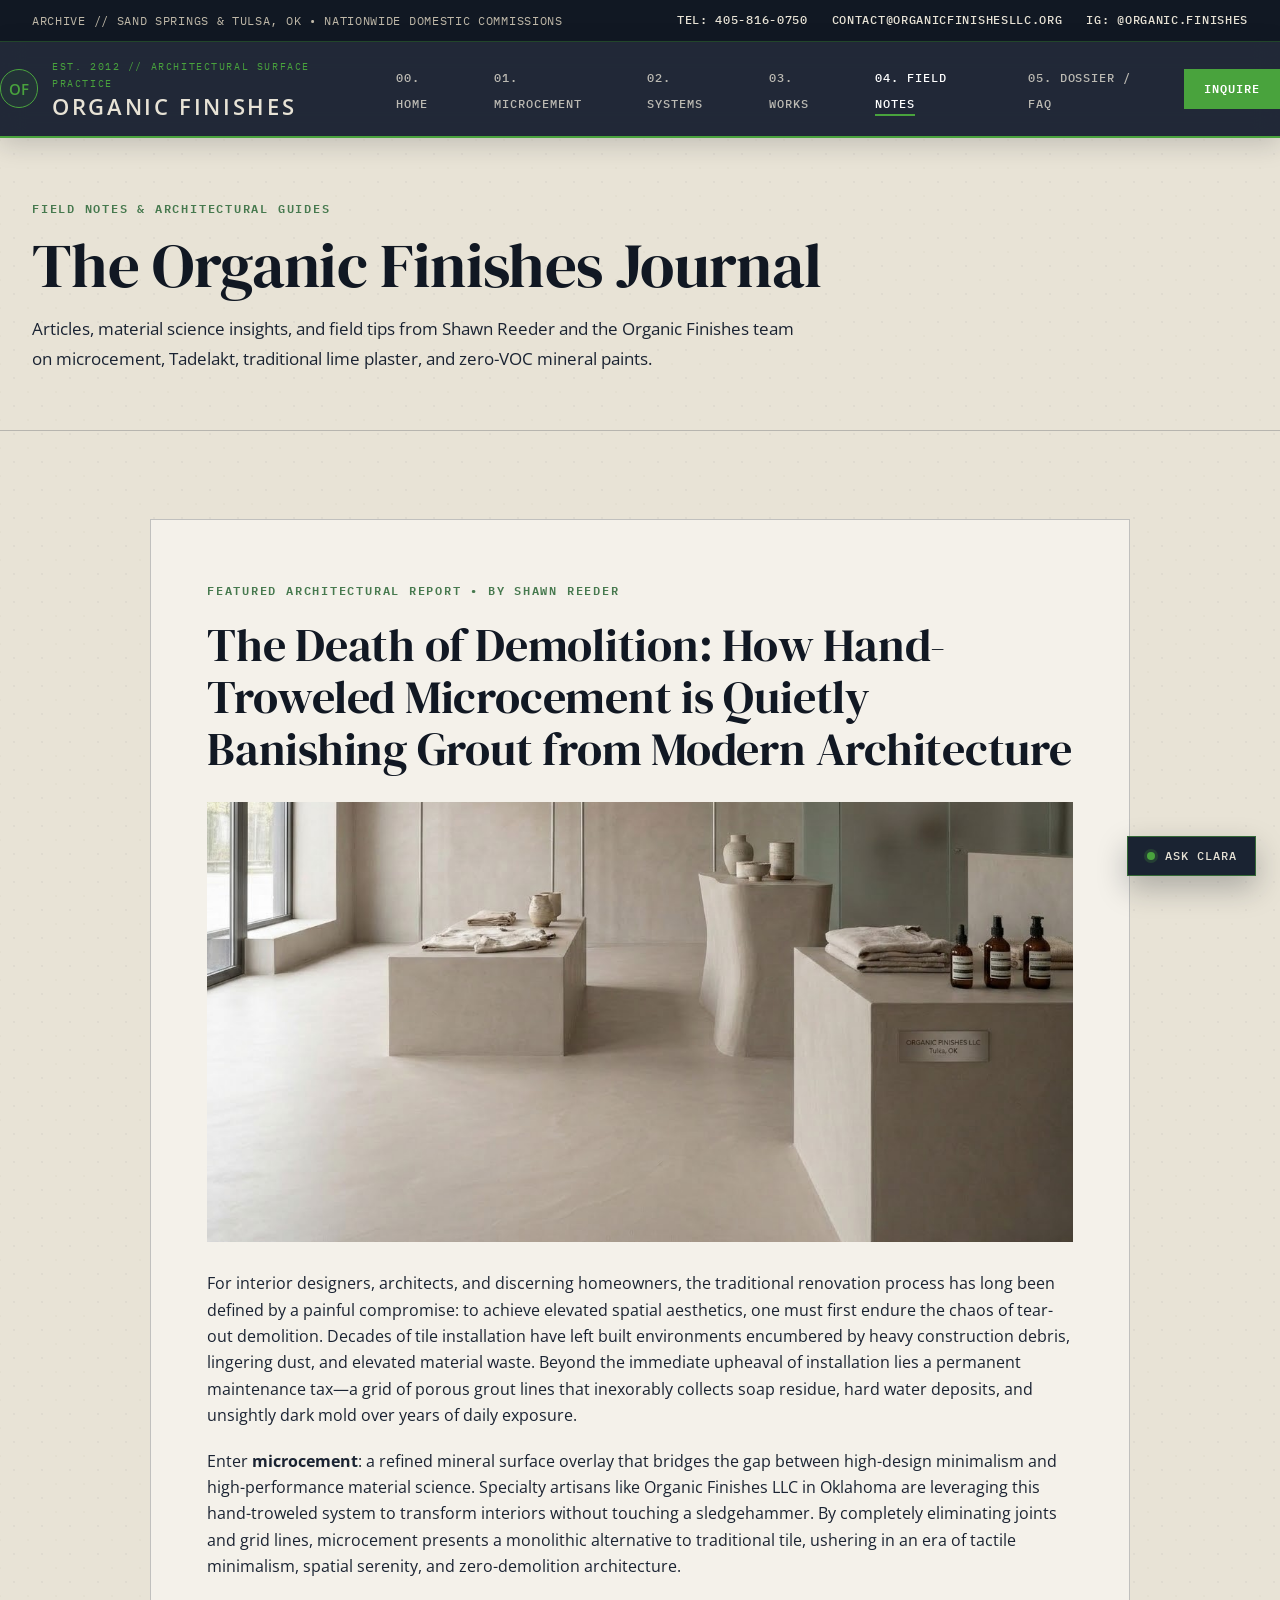
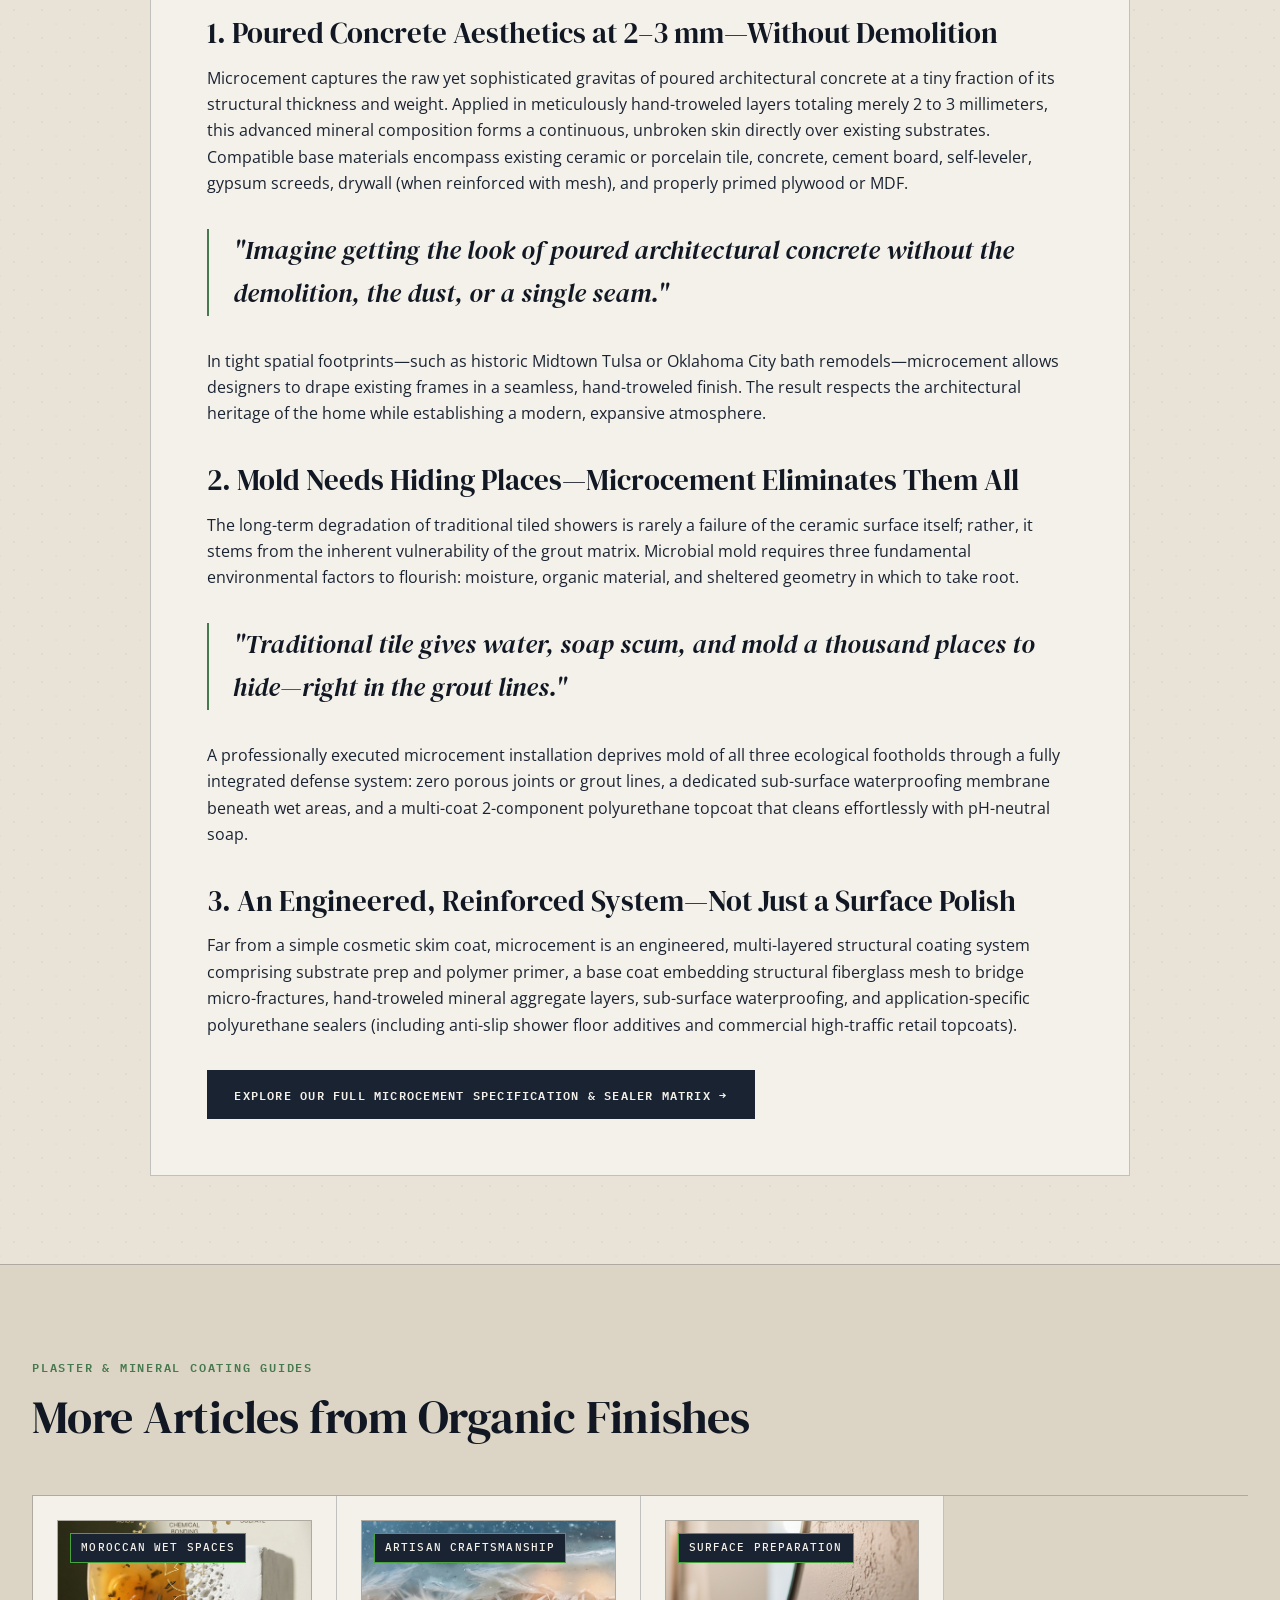
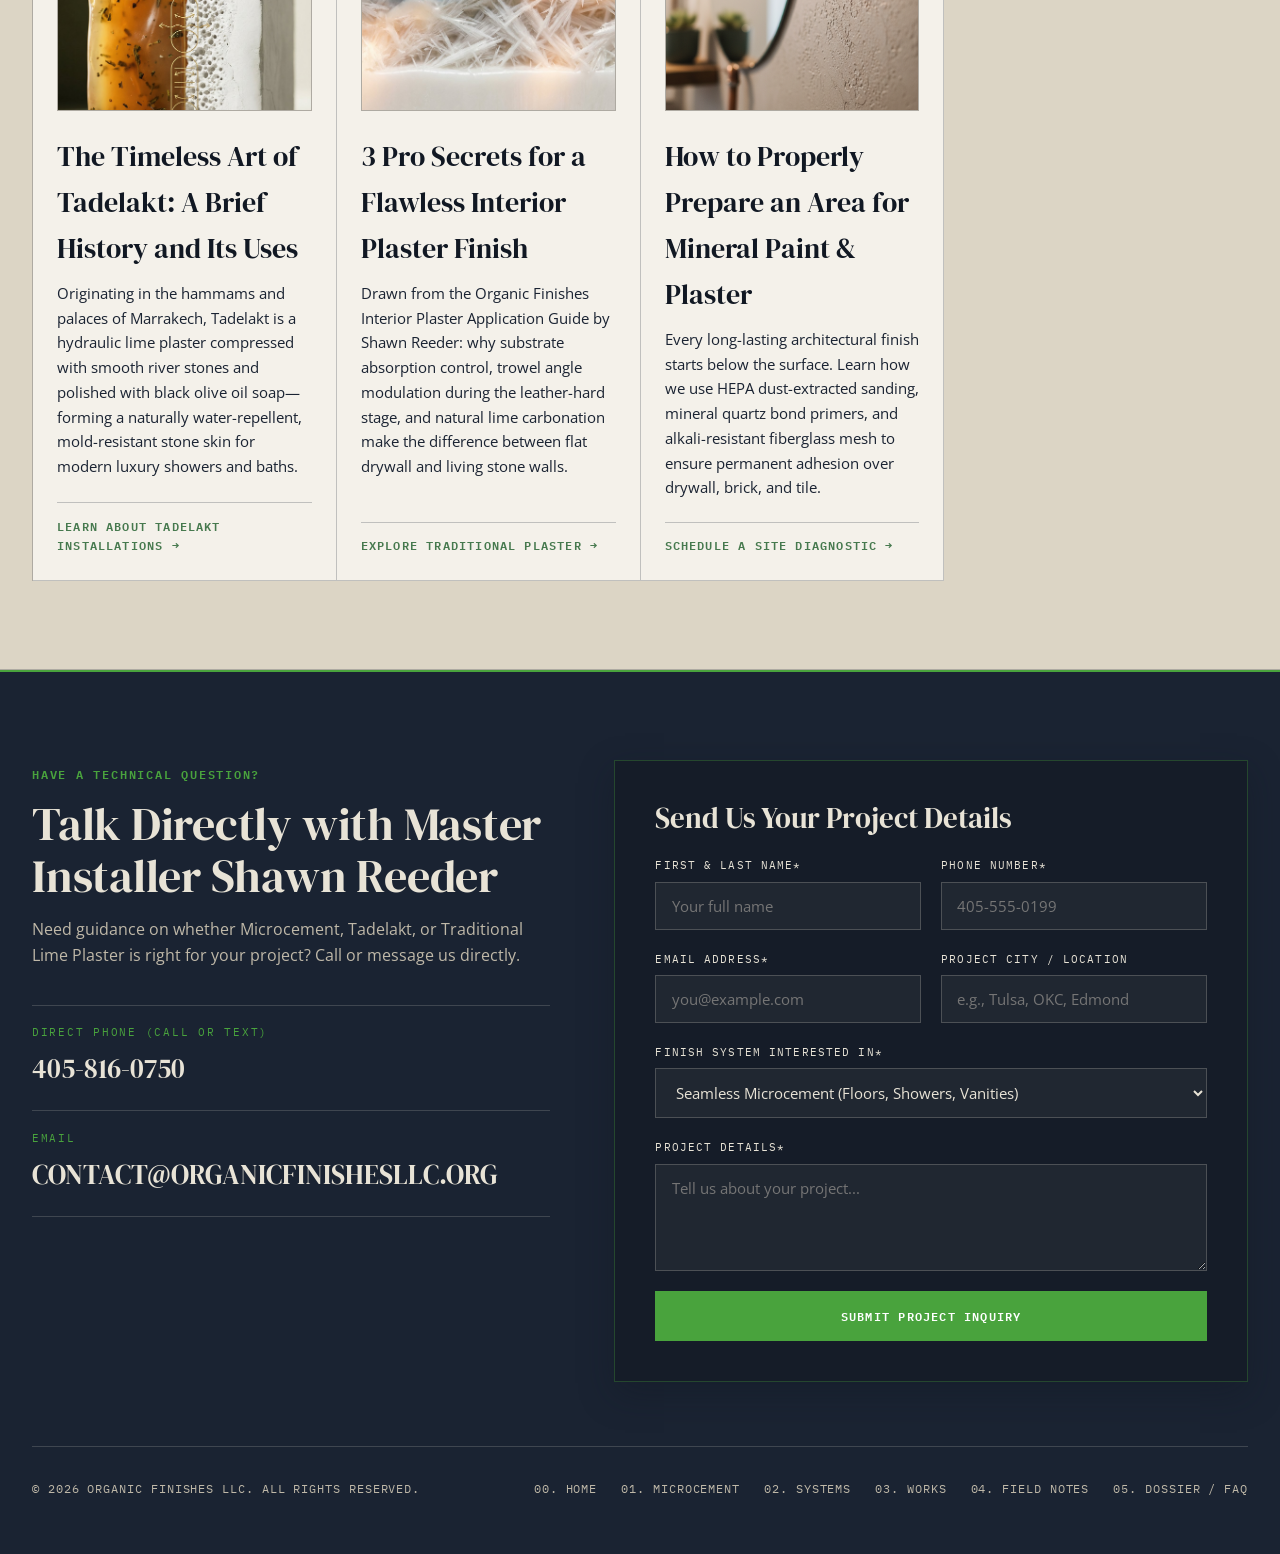
==== commit c810cd3b: "Update Hero to burnished Venetian plaster (Option 1) and align utility bar to Sand Springs/Tulsa + N" ====
--- a/blog.html
+++ b/blog.html
@@ -13,7 +13,7 @@
   <!-- Top Utility Bar -->
   <div class="utility-bar">
     <div class="container utility-bar-inner">
-      <div>ARCHIVE // TULSA &amp; OKC • 5-STATE REGIONAL COMMISSION (OK · TX · AR · KS · MO)</div>
+      <div>ARCHIVE // SAND SPRINGS &amp; TULSA, OK • NATIONWIDE DOMESTIC COMMISSIONS</div>
       <div class="utility-links">
         <a href="tel:4058160750">TEL: 405-816-0750</a>
         <a href="mailto:contact@organicfinishesllc.org">CONTACT@ORGANICFINISHESLLC.ORG</a>
--- a/styles.css
+++ b/styles.css
@@ -1,7 +1,7 @@
 /* ==========================================================================
    ORGANIC FINISHES LLC — BRAND PALETTE & HIGH-CONTRAST MONOGRAPH EDITION
    Developed from the Official Organic Finishes Brand Board:
-   #362f3d (Deep Plum-Charcoal) | #49a33d (Botanical Leaf) | #e8e3d6 (Limestone Cream)
+   #1a2332 (Dark Navy Blue) | #49a33d (Botanical Leaf) | #e8e3d6 (Limestone Cream)
    #46794e (Deep Forest Sage)   | #5a5a36 (Moss Olive)
    Typography: DM Serif Display + Open Sans + IBM Plex Mono
    ========================================================================== */
@@ -9,9 +9,13 @@
 
 :root {
   /* Official Organic Finishes Brand Board Palette */
-  --brand-plum: #362f3d;
-  --brand-plum-deep: #241f29;
-  --brand-plum-elevated: #41394a;
+  --brand-navy: #1a2332;
+  --brand-navy-deep: #111823;
+  --brand-navy-elevated: #232f42;
+  --brand-plum: var(--brand-navy);
+  --brand-plum-deep: var(--brand-navy-deep);
+  --brand-plum-elevated: var(--brand-navy-elevated);
+  
   --brand-leaf: #49a33d;
   --brand-cream: #e8e3d6;
   --brand-cream-bright: #f4f1ea;
@@ -23,14 +27,14 @@
   --bg-alabaster: #e8e3d6;          /* Brand board center limestone swatch */
   --bg-travertine: #dcd5c5;         /* Deeper warm mineral stone for section contrast */
   --bg-card: #f4f1ea;               /* Crisp elevated mineral card surface */
-  --bg-obsidian: #362f3d;           /* Brand board primary deep plum-charcoal */
-  --bg-obsidian-elevated: #2a2430;  /* High-contrast recessed dark card */
-
-  --text-primary: #241f29;          /* Deepened plum-charcoal for razor-sharp readability */
-  --text-secondary: #362f3d;        /* Primary brand plum-slate for body copy */
+  --bg-obsidian: #1a2332;           /* Brand board primary dark navy blue */
+  --bg-obsidian-elevated: #151c28;  /* High-contrast recessed dark card */
+
+  --text-primary: #111823;          /* Deepened dark navy for razor-sharp readability */
+  --text-secondary: #1a2332;        /* Primary brand dark navy for body copy */
   --text-muted: #5a5a36;            /* Brand moss olive for metadata & captions */
-  --text-on-dark: #e8e3d6;          /* Brand limestone cream on dark plum surfaces */
-  --text-on-dark-muted: #bfb8a8;    /* Warm muted stone on dark plum */
+  --text-on-dark: #e8e3d6;          /* Brand limestone cream on dark navy surfaces */
+  --text-on-dark-muted: #bfb8a8;    /* Warm muted stone on dark navy */
 
   /* Brand Botanical & Mineral Accents */
   --accent-terracotta: #46794e;       /* Brand forest sage (#46794e) */
@@ -39,9 +43,9 @@
   --accent-leaf: #49a33d;             /* Brand vibrant leaf (#49a33d) */
 
   /* High-Contrast Exposed 1px Architectural Hairline Rules */
-  --rule-hairline: 1px solid rgba(54, 47, 61, 0.24);
+  --rule-hairline: 1px solid rgba(26, 35, 50, 0.24);
   --rule-dark: 1px solid rgba(232, 227, 214, 0.18);
-  --border-sand: rgba(54, 47, 61, 0.24);
+  --border-sand: rgba(26, 35, 50, 0.24);
   --border-dark: rgba(232, 227, 214, 0.18);
 
   --radius-sm: 0px;
@@ -82,7 +86,7 @@
 /* Tactile Limewash / Archival Paper Grain */
 .mineral-surface {
   background-image:
-    radial-gradient(rgba(54, 47, 61, 0.045) 1px, transparent 0),
+    radial-gradient(rgba(26, 35, 50, 0.045) 1px, transparent 0),
     radial-gradient(rgba(90, 90, 54, 0.03) 1px, transparent 0);
   background-size: 28px 28px;
   background-position: 0 0, 14px 14px;
@@ -107,7 +111,7 @@
 }
 
 /* ==========================================================================
-   1. ARCHIVAL SPECIMEN METADATA BAR (Top Utility Bar — Deep Brand Plum)
+   1. ARCHIVAL SPECIMEN METADATA BAR (Top Utility Bar — Deep Brand Dark Navy)
    ========================================================================== */
 .utility-bar {
   background-color: var(--brand-plum-deep);
@@ -155,16 +159,16 @@
 }
 
 /* ==========================================================================
-   2. EDITORIAL HEADER & CATALOG NAVIGATION (High-Contrast Brand Plum Header)
+   2. EDITORIAL HEADER & CATALOG NAVIGATION (High-Contrast Brand Dark Navy Header)
    ========================================================================== */
 .site-header {
   position: sticky;
   top: 0;
   z-index: 100;
-  background-color: rgba(54, 47, 61, 0.97);
+  background-color: rgba(26, 35, 50, 0.97);
   backdrop-filter: blur(12px);
   border-bottom: 2px solid var(--brand-leaf);
-  box-shadow: 0 6px 24px rgba(36, 31, 41, 0.18);
+  box-shadow: 0 6px 24px rgba(17, 24, 35, 0.18);
 }
 
 .header-inner {
@@ -435,7 +439,7 @@
   border: 1.5px solid var(--brand-plum);
   padding: 0.85rem;
   background-color: var(--bg-card);
-  box-shadow: 10px 10px 0px rgba(54, 47, 61, 0.12);
+  box-shadow: 10px 10px 0px rgba(26, 35, 50, 0.12);
 }
 
 .hero-img-main {
@@ -480,7 +484,7 @@
 }
 
 /* ==========================================================================
-   5. ARCHIVAL METRICS LEDGER (High-Contrast Brand Plum #362f3d Band)
+   5. ARCHIVAL METRICS LEDGER (High-Contrast Brand Dark Navy #1a2332 Band)
    ========================================================================== */
 .metrics-bar {
   background-color: var(--brand-plum);
@@ -805,10 +809,10 @@
   height: auto;
   max-height: 520px;
   overflow: hidden;
-  border: 1px solid rgba(54, 47, 61, 0.35);
+  border: 1px solid rgba(26, 35, 50, 0.35);
   padding: 0.65rem;
   background-color: var(--bg-card);
-  box-shadow: 0 4px 16px rgba(36, 31, 41, 0.06);
+  box-shadow: 0 4px 16px rgba(17, 24, 35, 0.06);
 }
 
 .gallery-card.wide-plate .gallery-img-box,
@@ -1125,6 +1129,322 @@
 }
 
 /* ==========================================================================
+   9B. ARTISAN IN PRACTICE CINEMA SPOTLIGHT & TECHNICAL ANATOMY SPEC DECKS
+   ========================================================================== */
+.cinema-section {
+  background-color: var(--brand-plum);
+  color: var(--brand-cream);
+  padding: 5rem 0;
+  border-top: 2px solid var(--brand-leaf);
+  border-bottom: 2px solid var(--brand-leaf);
+}
+
+.cinema-section .eyebrow {
+  color: var(--brand-leaf);
+}
+
+.cinema-section .heading-lg {
+  color: var(--brand-cream-bright);
+}
+
+.cinema-section .heading-lg em {
+  color: var(--brand-leaf);
+}
+
+.cinema-section .lead {
+  color: var(--text-on-dark-muted);
+}
+
+.cinema-frame {
+  background-color: var(--brand-plum-deep);
+  border: 1.5px solid var(--brand-leaf);
+  padding: 0.85rem;
+  box-shadow: 12px 12px 0px rgba(17, 24, 35, 0.45);
+}
+
+.cinema-video {
+  width: 100%;
+  aspect-ratio: 16 / 9;
+  display: block;
+  background-color: #0d131a;
+  object-fit: cover;
+}
+
+.cinema-caption {
+  margin-top: 0.75rem;
+  padding-top: 0.7rem;
+  border-top: var(--rule-dark);
+  display: flex;
+  flex-wrap: wrap;
+  justify-content: space-between;
+  align-items: center;
+  gap: 0.75rem;
+  font-family: var(--font-mono);
+  font-size: 0.72rem;
+  text-transform: uppercase;
+  letter-spacing: 0.08em;
+  color: var(--text-on-dark-muted);
+}
+
+.cinema-caption strong {
+  color: var(--brand-leaf);
+}
+
+.cinema-trio-header {
+  margin-top: 3.5rem;
+  padding-top: 2rem;
+  border-top: var(--rule-dark);
+  display: flex;
+  flex-wrap: wrap;
+  justify-content: space-between;
+  align-items: baseline;
+  gap: 1rem;
+}
+
+.cinema-trio-header .eyebrow {
+  margin-bottom: 0.25rem;
+}
+
+.cinema-trio-header h3 {
+  font-family: var(--font-serif);
+  font-size: 1.5rem;
+  color: var(--brand-cream-bright);
+}
+
+.cinema-trio-grid {
+  margin-top: 1.75rem;
+  display: grid;
+  grid-template-columns: repeat(3, 1fr);
+  gap: 1.5rem;
+}
+
+@media (max-width: 900px) {
+  .cinema-trio-grid {
+    grid-template-columns: 1fr;
+  }
+}
+
+.cinema-trio-card {
+  background-color: var(--brand-plum-deep);
+  border: 1.5px solid rgba(232, 227, 214, 0.16);
+  padding: 0.85rem;
+  transition: border-color 0.25s ease, transform 0.25s ease;
+}
+
+.cinema-trio-card:hover {
+  border-color: var(--brand-leaf);
+  transform: translateY(-2px);
+}
+
+.cinema-card-img {
+  width: 100%;
+  aspect-ratio: 4 / 3;
+  object-fit: cover;
+  display: block;
+  cursor: zoom-in;
+}
+
+.cinema-card-meta {
+  margin-top: 0.85rem;
+  padding-top: 0.65rem;
+  border-top: var(--rule-dark);
+}
+
+.cinema-card-code {
+  font-family: var(--font-mono);
+  font-size: 0.68rem;
+  color: var(--brand-leaf);
+  text-transform: uppercase;
+  letter-spacing: 0.08em;
+}
+
+.cinema-card-title {
+  font-family: var(--font-serif);
+  font-size: 1.15rem;
+  color: var(--brand-cream-bright);
+  margin-top: 0.25rem;
+}
+
+.cinema-card-desc {
+  font-size: 0.84rem;
+  color: var(--text-on-dark-muted);
+  margin-top: 0.4rem;
+  line-height: 1.45;
+}
+
+/* Service Page Multi-Photo Feature Grids */
+.service-photo-duo {
+  margin-top: 2rem;
+  display: grid;
+  grid-template-columns: repeat(2, 1fr);
+  gap: 1.5rem;
+}
+
+@media (max-width: 768px) {
+  .service-photo-duo {
+    grid-template-columns: 1fr;
+  }
+}
+
+.service-photo-card {
+  background-color: var(--bg-card);
+  border: 1px solid var(--border-sand);
+  border-radius: var(--radius-md);
+  padding: 0.85rem;
+  box-shadow: var(--shadow-subtle);
+  transition: border-color 0.25s ease, transform 0.25s ease;
+}
+
+.service-photo-card:hover {
+  border-color: var(--brand-sage);
+  transform: translateY(-2px);
+}
+
+.service-photo-img {
+  width: 100%;
+  aspect-ratio: 4 / 3;
+  object-fit: cover;
+  border-radius: var(--radius-sm);
+  display: block;
+  cursor: zoom-in;
+}
+
+.service-photo-meta {
+  margin-top: 0.75rem;
+  padding-top: 0.65rem;
+  border-top: var(--rule-hairline);
+}
+
+.service-photo-code {
+  font-family: var(--font-mono);
+  font-size: 0.7rem;
+  color: var(--brand-sage);
+  text-transform: uppercase;
+  letter-spacing: 0.06em;
+}
+
+.service-photo-title {
+  font-family: var(--font-serif);
+  font-size: 1.1rem;
+  color: var(--text-primary);
+  margin-top: 0.2rem;
+}
+
+.service-photo-desc {
+  font-size: 0.85rem;
+  color: var(--text-secondary);
+  margin-top: 0.35rem;
+  line-height: 1.45;
+}
+
+/* Technical Anatomy & Material Science Spec Decks */
+.spec-deck-wrap {
+  margin-top: 3rem;
+  padding-top: 2.25rem;
+  border-top: var(--rule-hairline);
+}
+
+.spec-deck-header {
+  display: flex;
+  flex-wrap: wrap;
+  justify-content: space-between;
+  align-items: baseline;
+  gap: 1rem;
+  margin-bottom: 1.5rem;
+}
+
+.spec-deck-grid {
+  display: grid;
+  grid-template-columns: repeat(auto-fit, minmax(min(100%, 195px), 1fr));
+  gap: 1.15rem;
+}
+
+.spec-deck-grid.deck-6 {
+  grid-template-columns: repeat(6, minmax(0, 1fr));
+}
+
+.spec-deck-grid.deck-5 {
+  grid-template-columns: repeat(5, minmax(0, 1fr));
+}
+
+@media (max-width: 1120px) {
+  .spec-deck-grid.deck-6,
+  .spec-deck-grid.deck-5 {
+    grid-template-columns: repeat(3, minmax(0, 1fr));
+  }
+}
+
+@media (max-width: 680px) {
+  .spec-deck-grid.deck-6,
+  .spec-deck-grid.deck-5 {
+    grid-template-columns: repeat(2, minmax(0, 1fr));
+    gap: 0.85rem;
+  }
+}
+
+@media (max-width: 380px) {
+  .spec-deck-grid.deck-6,
+  .spec-deck-grid.deck-5 {
+    grid-template-columns: minmax(0, 1fr);
+  }
+}
+
+.spec-deck-card {
+  background-color: var(--bg-card);
+  border: 1px solid rgba(26, 35, 50, 0.35);
+  padding: 0.65rem;
+  display: flex;
+  flex-direction: column;
+  transition: transform 0.25s ease, box-shadow 0.25s ease;
+}
+
+.spec-deck-card:hover {
+  transform: translateY(-3px);
+  box-shadow: 6px 6px 0px rgba(26, 35, 50, 0.14);
+}
+
+.spec-deck-img-wrap {
+  position: relative;
+  aspect-ratio: 9 / 16;
+  overflow: hidden;
+  border: var(--rule-hairline);
+  background-color: var(--brand-plum);
+}
+
+.spec-deck-img-wrap img {
+  width: 100%;
+  height: 100%;
+  object-fit: cover;
+  cursor: zoom-in;
+  transition: transform 0.5s ease;
+}
+
+.spec-deck-card:hover .spec-deck-img-wrap img {
+  transform: scale(1.02);
+}
+
+.spec-deck-meta {
+  padding-top: 0.65rem;
+}
+
+.spec-deck-code {
+  font-family: var(--font-mono);
+  font-size: 0.66rem;
+  font-weight: 600;
+  letter-spacing: 0.12em;
+  text-transform: uppercase;
+  color: var(--brand-sage);
+}
+
+.spec-deck-title {
+  font-family: var(--font-display);
+  font-size: 1.15rem;
+  line-height: 1.2;
+  color: var(--text-primary);
+  margin-top: 0.15rem;
+}
+
+/* ==========================================================================
    10. CONTACT & ARCHITECTURAL DOSSIER FOOTER
    ========================================================================== */
 .contact-section {
@@ -1200,7 +1520,7 @@
   min-width: 0;
   max-width: 100%;
   box-sizing: border-box;
-  box-shadow: 0 12px 32px rgba(20, 17, 23, 0.35);
+  box-shadow: 0 12px 32px rgba(17, 24, 35, 0.35);
 }
 
 .quote-form-card .btn-primary {
@@ -1296,7 +1616,7 @@
 .inquiry-summary-box {
   margin: 0.85rem 0;
   padding: 0.85rem;
-  background-color: rgba(20, 17, 23, 0.55);
+  background-color: rgba(17, 24, 35, 0.55);
   border: var(--rule-dark);
   font-family: var(--font-mono);
   font-size: 0.74rem;
@@ -1579,3 +1899,248 @@
     padding: 0.2rem 0.4rem;
   }
 }
+
+/* ==========================================================================
+   CLARA — STUDIO CONCIERGE FLOATING CHAT WIDGET
+   ========================================================================== */
+.clara-launcher {
+  position: fixed;
+  bottom: 1.5rem;
+  right: 1.5rem;
+  z-index: 950;
+  display: inline-flex;
+  align-items: center;
+  gap: 0.65rem;
+  background-color: var(--brand-navy);
+  color: var(--brand-cream);
+  border: 1px solid rgba(73, 163, 61, 0.55);
+  padding: 0.72rem 1.15rem;
+  font-family: var(--font-mono);
+  font-size: 0.74rem;
+  font-weight: 500;
+  letter-spacing: 0.08em;
+  text-transform: uppercase;
+  cursor: pointer;
+  box-shadow: 0 12px 30px rgba(17, 24, 35, 0.28);
+  transition: transform 0.2s ease, border-color 0.2s ease, background-color 0.2s ease;
+}
+
+.clara-launcher:hover,
+.clara-launcher:focus-visible {
+  background-color: var(--brand-navy-deep);
+  border-color: var(--brand-leaf);
+  transform: translateY(-2px);
+  outline: none;
+}
+
+.clara-status-dot {
+  width: 8px;
+  height: 8px;
+  border-radius: 50%;
+  background-color: var(--brand-leaf);
+  box-shadow: 0 0 0 3px rgba(73, 163, 61, 0.22);
+  flex-shrink: 0;
+}
+
+.clara-panel {
+  position: fixed;
+  bottom: 5.25rem;
+  right: 1.5rem;
+  z-index: 955;
+  width: 370px;
+  max-width: calc(100vw - 2rem);
+  height: 520px;
+  max-height: calc(100vh - 7rem);
+  background-color: var(--bg-card);
+  border: 1px solid var(--brand-navy);
+  box-shadow: 0 20px 50px rgba(17, 24, 35, 0.34);
+  display: none;
+  flex-direction: column;
+  overflow: hidden;
+}
+
+.clara-panel.open {
+  display: flex;
+}
+
+.clara-header {
+  background-color: var(--brand-navy);
+  color: var(--brand-cream);
+  padding: 0.9rem 1.1rem;
+  border-bottom: 1px solid rgba(232, 227, 214, 0.16);
+  display: flex;
+  align-items: center;
+  justify-content: space-between;
+  gap: 0.75rem;
+}
+
+.clara-title-group {
+  display: flex;
+  align-items: center;
+  gap: 0.65rem;
+}
+
+.clara-avatar {
+  width: 32px;
+  height: 32px;
+  border: 1px solid var(--brand-leaf);
+  display: flex;
+  align-items: center;
+  justify-content: center;
+  font-family: var(--font-display);
+  font-size: 1.05rem;
+  color: var(--brand-cream);
+  background-color: var(--brand-navy-deep);
+  flex-shrink: 0;
+}
+
+.clara-name {
+  font-family: var(--font-display);
+  font-size: 1.08rem;
+  line-height: 1.15;
+  color: var(--brand-cream);
+}
+
+.clara-subtitle {
+  font-family: var(--font-mono);
+  font-size: 0.63rem;
+  letter-spacing: 0.08em;
+  text-transform: uppercase;
+  color: var(--text-on-dark-muted);
+}
+
+.clara-close {
+  background: transparent;
+  border: 1px solid rgba(232, 227, 214, 0.25);
+  color: var(--brand-cream);
+  font-family: var(--font-mono);
+  font-size: 0.72rem;
+  padding: 0.25rem 0.5rem;
+  cursor: pointer;
+  transition: border-color 0.2s ease, color 0.2s ease;
+}
+
+.clara-close:hover {
+  border-color: var(--brand-leaf);
+  color: #ffffff;
+}
+
+.clara-messages {
+  flex: 1;
+  overflow-y: auto;
+  padding: 1rem;
+  display: flex;
+  flex-direction: column;
+  gap: 0.75rem;
+  background-color: var(--bg-card);
+}
+
+.clara-msg {
+  max-width: 88%;
+  padding: 0.68rem 0.85rem;
+  font-size: 0.86rem;
+  line-height: 1.5;
+  border: 1px solid transparent;
+}
+
+.clara-msg-bot {
+  align-self: flex-start;
+  background-color: var(--brand-cream);
+  color: var(--text-primary);
+  border-color: rgba(26, 35, 50, 0.18);
+}
+
+.clara-msg-user {
+  align-self: flex-end;
+  background-color: var(--brand-navy);
+  color: var(--brand-cream);
+  border-color: var(--brand-navy);
+}
+
+.clara-msg-bot a {
+  color: var(--brand-sage-dark);
+  font-weight: 600;
+  text-decoration: underline;
+}
+
+.clara-chips {
+  padding: 0.55rem 0.85rem;
+  border-top: 1px solid rgba(26, 35, 50, 0.12);
+  background-color: var(--brand-cream-bright);
+  display: flex;
+  flex-wrap: wrap;
+  gap: 0.4rem;
+}
+
+.clara-chip {
+  background-color: transparent;
+  border: 1px solid rgba(26, 35, 50, 0.28);
+  color: var(--brand-navy);
+  font-family: var(--font-mono);
+  font-size: 0.64rem;
+  letter-spacing: 0.04em;
+  padding: 0.28rem 0.52rem;
+  cursor: pointer;
+  transition: background-color 0.18s ease, color 0.18s ease, border-color 0.18s ease;
+}
+
+.clara-chip:hover {
+  background-color: var(--brand-navy);
+  color: var(--brand-cream);
+  border-color: var(--brand-navy);
+}
+
+.clara-input-row {
+  display: flex;
+  border-top: 1px solid var(--brand-navy);
+  background-color: #ffffff;
+}
+
+.clara-input {
+  flex: 1;
+  border: none;
+  padding: 0.72rem 0.85rem;
+  font-family: var(--font-sans);
+  font-size: 0.86rem;
+  color: var(--text-primary);
+  background: transparent;
+  outline: none;
+}
+
+.clara-send {
+  background-color: var(--brand-sage);
+  color: #ffffff;
+  border: none;
+  border-left: 1px solid var(--brand-navy);
+  padding: 0 1rem;
+  font-family: var(--font-mono);
+  font-size: 0.72rem;
+  font-weight: 600;
+  letter-spacing: 0.08em;
+  text-transform: uppercase;
+  cursor: pointer;
+  transition: background-color 0.2s ease;
+}
+
+.clara-send:hover {
+  background-color: var(--brand-leaf);
+}
+
+@media (max-width: 520px) {
+  .clara-launcher {
+    bottom: 1rem;
+    right: 1rem;
+    padding: 0.65rem 0.95rem;
+    font-size: 0.68rem;
+  }
+
+  .clara-panel {
+    bottom: 4.35rem;
+    right: 1rem;
+    left: 1rem;
+    width: auto;
+    max-width: none;
+    height: 460px;
+  }
+}
+
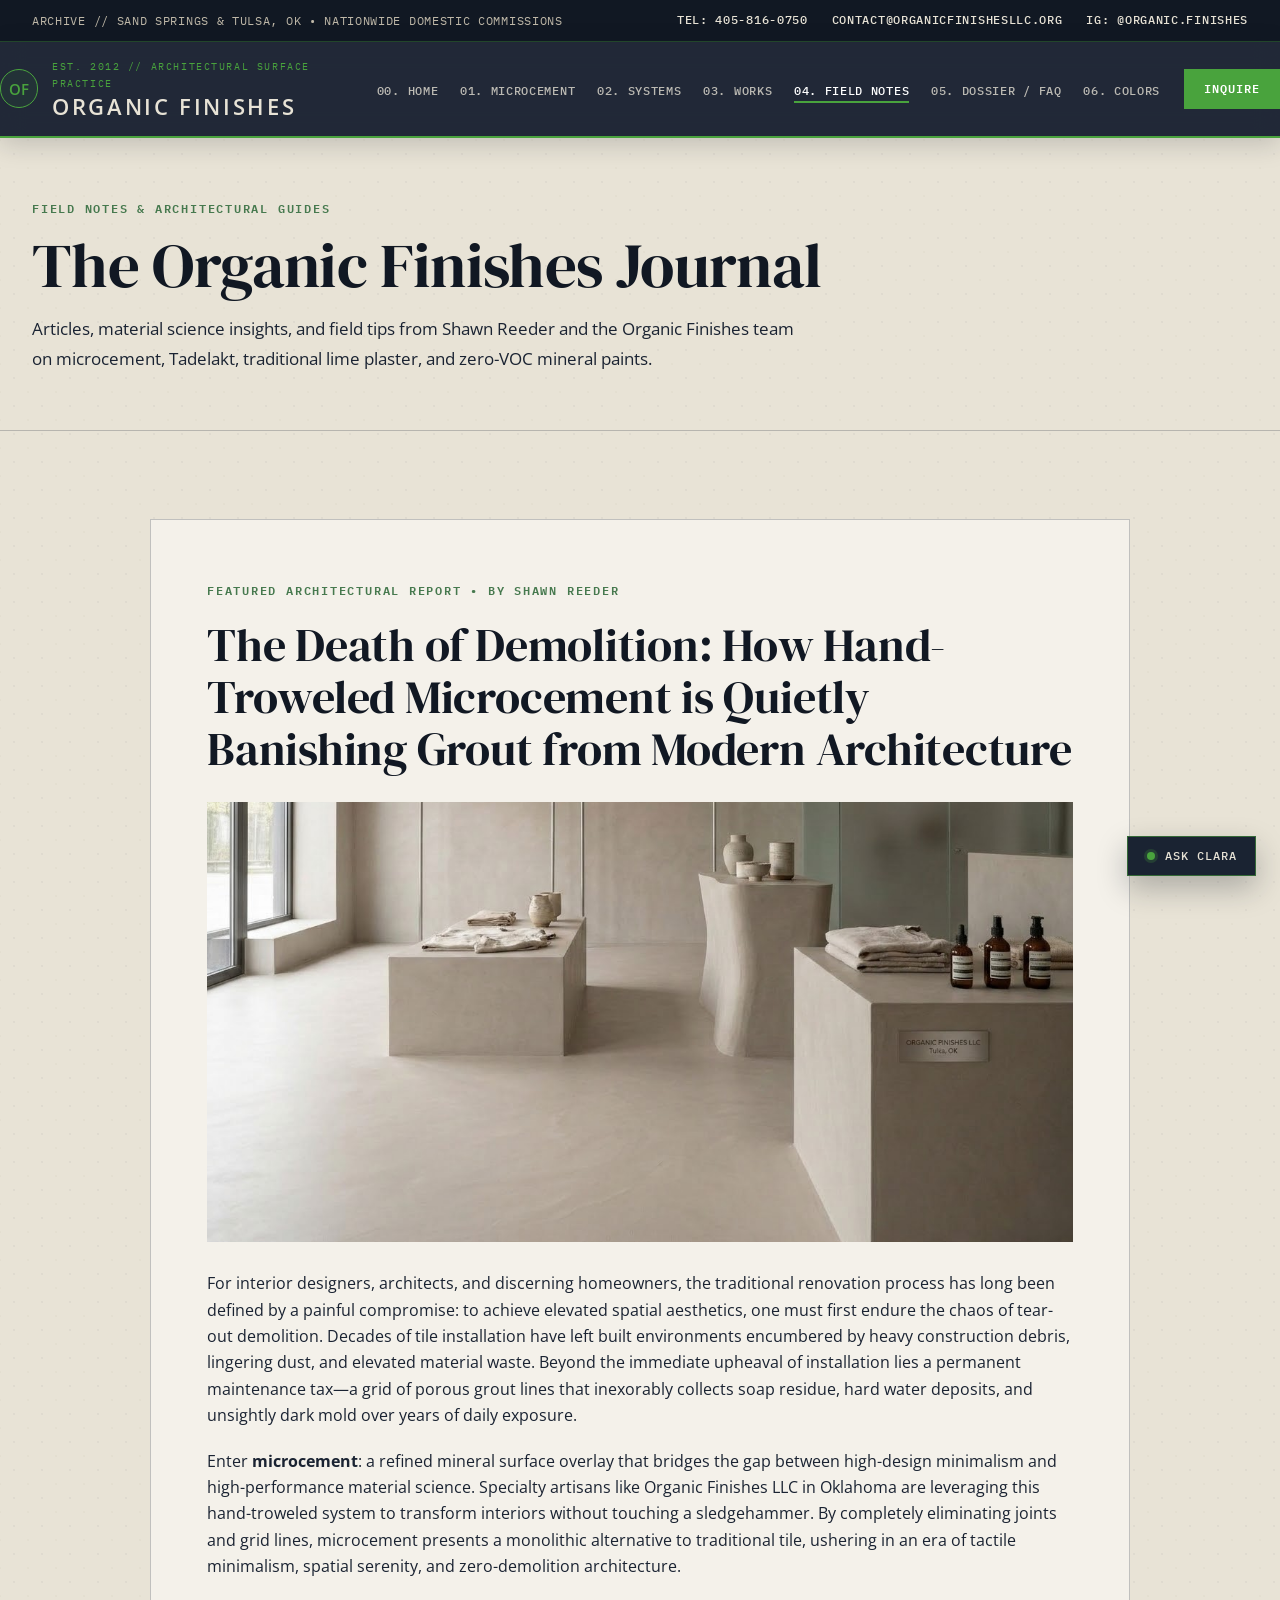
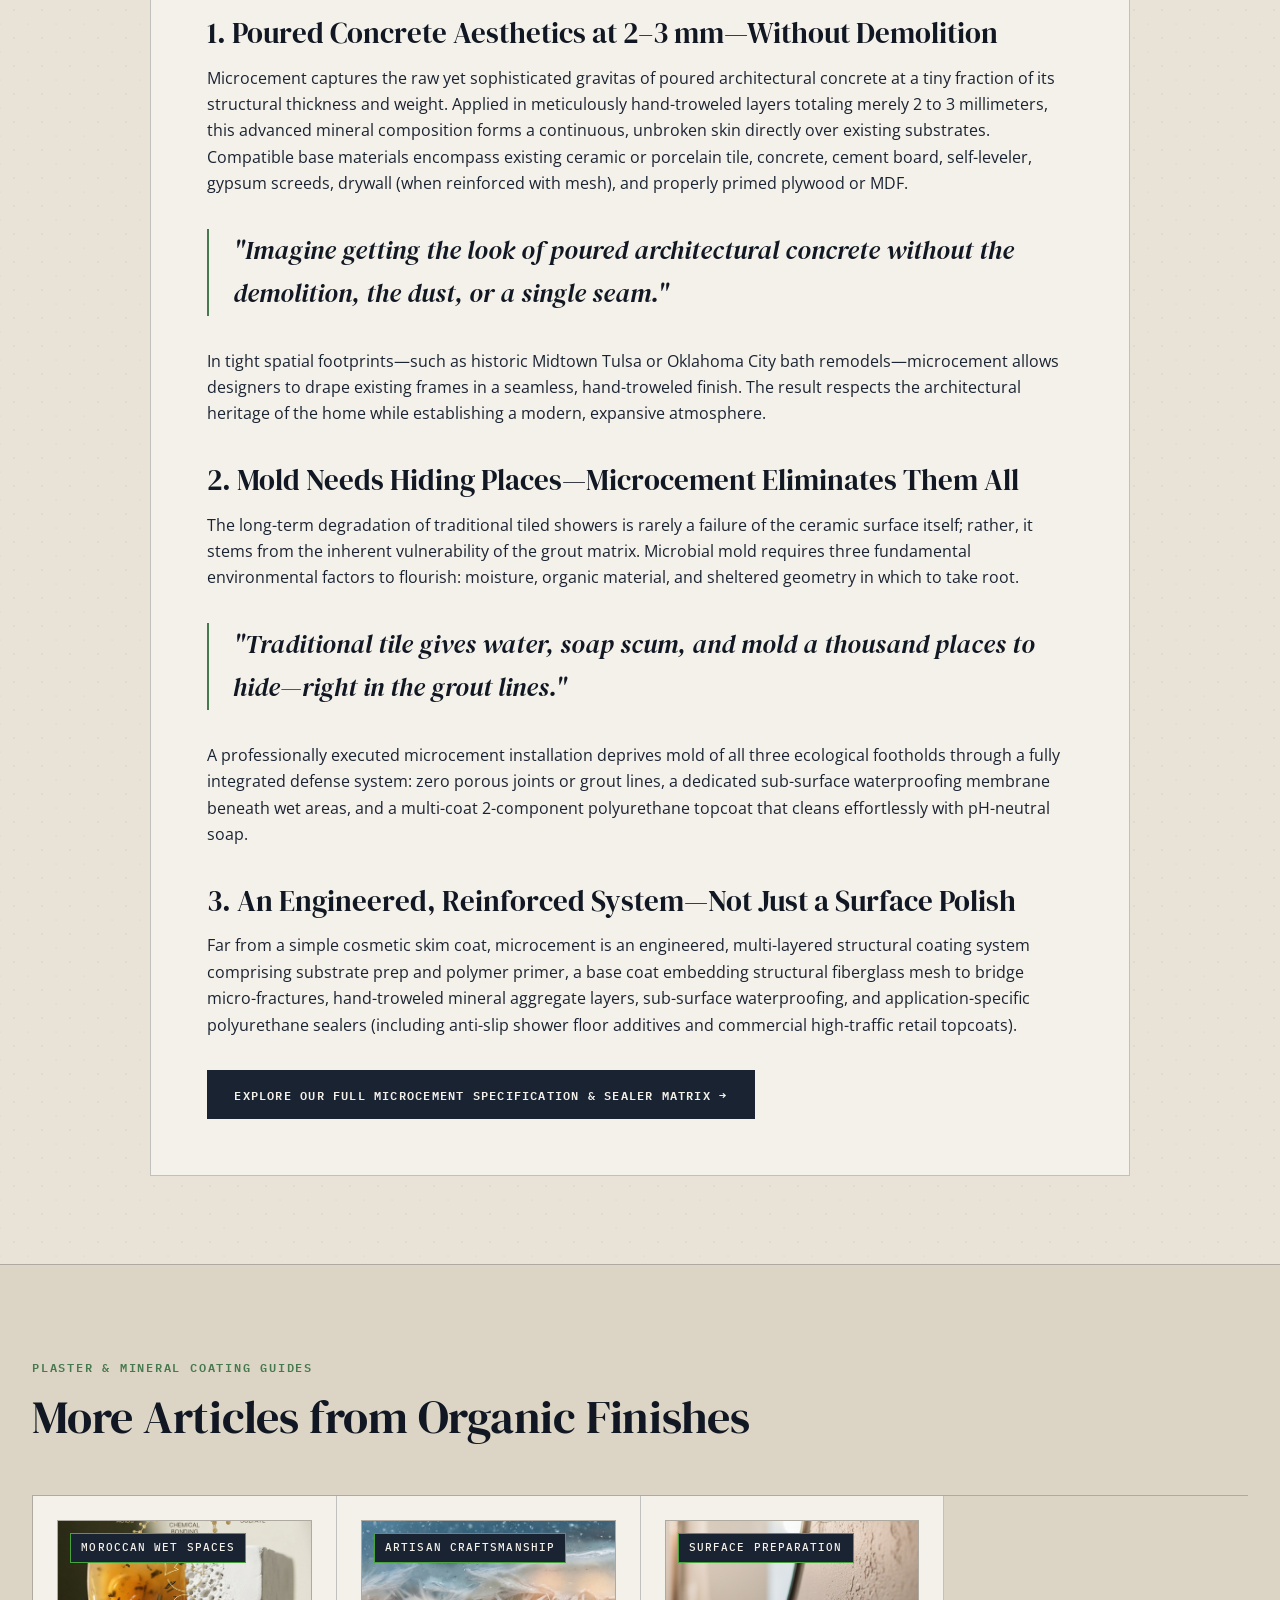
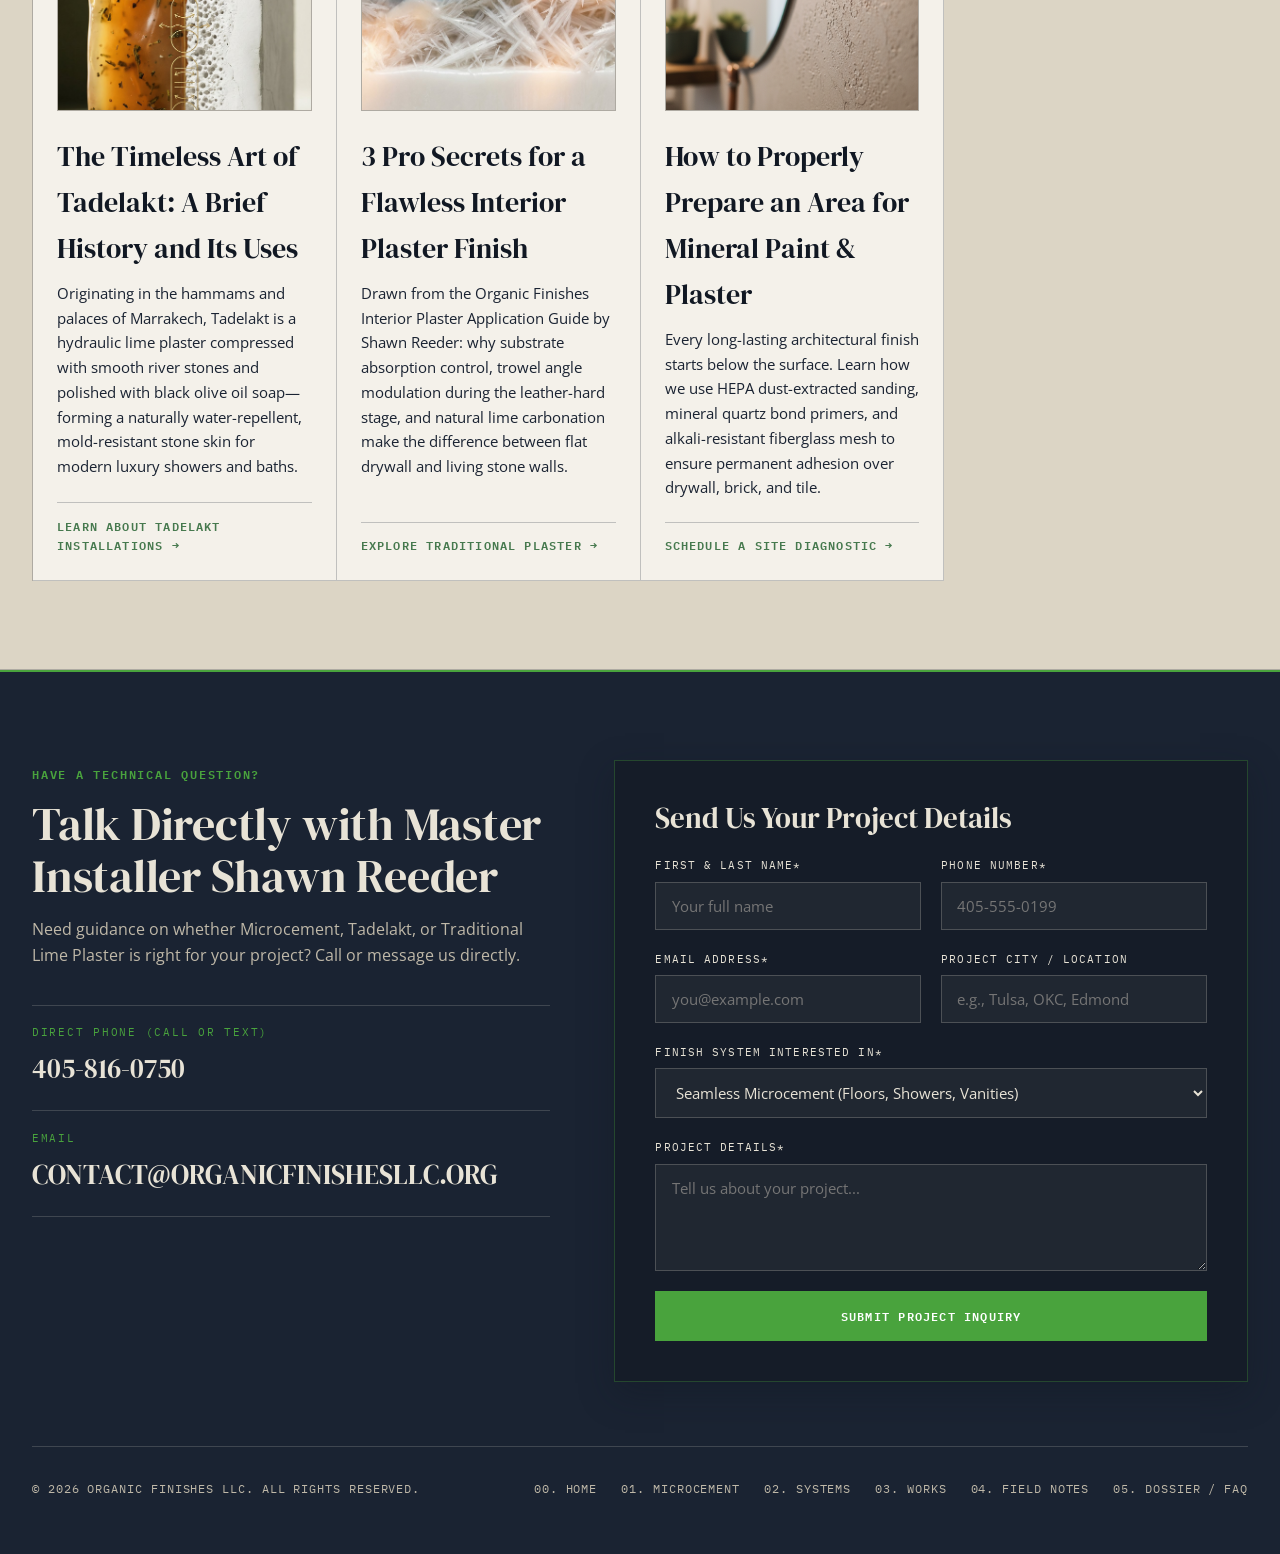
==== commit ec6c0878: "Add interactive 46-swatch Color & Finish Reference, CIELAB designer paint matcher, procedural specim" ====
--- a/blog.html
+++ b/blog.html
@@ -39,6 +39,7 @@
         <li><a href="portfolio.html" class="nav-link">03. Works</a></li>
         <li><a href="blog.html" class="nav-link active">04. Field Notes</a></li>
         <li><a href="faq.html" class="nav-link">05. Dossier / FAQ</a></li>
+        <li><a href="index.html#color-reference" class="nav-link">06. Colors</a></li>
       </ul>
 
       <div class="header-cta">
@@ -242,6 +243,7 @@
     </div>
   </footer>
 
+  <script src="color-reference.js"></script>
   <script src="app.js"></script>
 </body>
 </html>
--- a/styles.css
+++ b/styles.css
@@ -17,6 +17,7 @@
   --brand-plum-elevated: var(--brand-navy-elevated);
   
   --brand-leaf: #49a33d;
+  --brand-gold: #d9a441;
   --brand-cream: #e8e3d6;
   --brand-cream-bright: #f4f1ea;
   --brand-sage: #46794e;
@@ -230,19 +231,20 @@
 .nav-menu {
   display: flex;
   align-items: center;
-  gap: 2.25rem;
+  gap: 1.35rem;
   list-style: none;
 }
 
 .nav-link {
   font-family: var(--font-mono);
-  font-size: 0.76rem;
+  font-size: 0.72rem;
   font-weight: 500;
-  letter-spacing: 0.08em;
+  letter-spacing: 0.06em;
   text-transform: uppercase;
   color: rgba(232, 227, 214, 0.78);
   padding: 0.35rem 0;
   position: relative;
+  white-space: nowrap;
 }
 
 .nav-link::after {
@@ -2144,3 +2146,888 @@
   }
 }
 
+/* Clara Inline Color Swatch Cards & Trap Notes */
+.clara-trap-note {
+  margin-top: 0.45rem;
+  padding: 0.48rem 0.65rem;
+  background-color: rgba(26, 35, 50, 0.06);
+  border-left: 3px solid var(--brand-gold);
+  font-size: 0.78rem;
+  line-height: 1.42;
+}
+
+.clara-swatch-list {
+  display: flex;
+  flex-direction: column;
+  gap: 0.5rem;
+  margin-top: 0.5rem;
+}
+
+.clara-swatch-card {
+  display: flex;
+  gap: 0.65rem;
+  align-items: stretch;
+  background-color: #ffffff;
+  border: 1px solid rgba(26, 35, 50, 0.22);
+  padding: 0.5rem;
+}
+
+.clara-swatch-chip {
+  width: 44px;
+  min-height: 44px;
+  border: 1px solid rgba(26, 35, 50, 0.35);
+  flex-shrink: 0;
+}
+
+.clara-swatch-meta {
+  display: flex;
+  flex-direction: column;
+  gap: 0.18rem;
+  min-width: 0;
+}
+
+.clara-swatch-title {
+  font-size: 0.8rem;
+  color: var(--brand-navy);
+  line-height: 1.25;
+}
+
+.clara-swatch-sub {
+  font-size: 0.73rem;
+  color: var(--text-muted);
+  line-height: 1.32;
+}
+
+.clara-swatch-jump {
+  margin-top: 0.25rem;
+  align-self: flex-start;
+  background-color: var(--brand-navy);
+  color: var(--brand-cream);
+  border: 1px solid var(--brand-leaf);
+  font-family: var(--font-mono);
+  font-size: 0.64rem;
+  letter-spacing: 0.05em;
+  text-transform: uppercase;
+  padding: 0.22rem 0.5rem;
+  cursor: pointer;
+  transition: background-color 0.18s ease;
+}
+
+.clara-swatch-jump:hover {
+  background-color: var(--brand-leaf);
+  color: #ffffff;
+}
+
+/* ==========================================================================
+   COLOR & FINISH REFERENCE — INTERACTIVE SPECIMEN BOARD & 46-SWATCH ARCHIVE
+   Palette: Darkest Navy #1a2332 | Organic Green #49a33d | Gold #d9a441
+   ========================================================================== */
+.of-cr-shell {
+  display: flex;
+  flex-direction: column;
+  gap: 1.75rem;
+}
+
+.of-cr-policy-bar {
+  display: grid;
+  grid-template-columns: 1fr 1fr;
+  gap: 1rem;
+  background-color: var(--brand-navy);
+  color: var(--brand-cream);
+  border: 1px solid var(--brand-navy);
+  border-top: 3px solid var(--brand-gold);
+  padding: 1rem 1.25rem;
+}
+
+.of-cr-policy-item {
+  font-size: 0.84rem;
+  line-height: 1.5;
+  color: rgba(232, 227, 214, 0.9);
+  display: flex;
+  flex-direction: column;
+  gap: 0.3rem;
+}
+
+.of-cr-badge-gold,
+.of-cr-badge-green {
+  align-self: flex-start;
+  font-family: var(--font-mono);
+  font-size: 0.65rem;
+  font-weight: 600;
+  letter-spacing: 0.09em;
+  text-transform: uppercase;
+  padding: 0.16rem 0.48rem;
+}
+
+.of-cr-badge-gold {
+  background-color: rgba(217, 164, 65, 0.18);
+  color: var(--brand-gold);
+  border: 1px solid var(--brand-gold);
+}
+
+.of-cr-badge-green {
+  background-color: rgba(73, 163, 61, 0.18);
+  color: #7ad66e;
+  border: 1px solid var(--brand-leaf);
+}
+
+/* Designer Paint Matcher Card */
+.of-cr-matcher-card {
+  background-color: var(--brand-navy);
+  color: var(--brand-cream);
+  border: 1px solid var(--brand-navy);
+  padding: 1.5rem;
+  box-shadow: 0 14px 34px rgba(17, 24, 35, 0.14);
+}
+
+.of-cr-matcher-head {
+  display: flex;
+  justify-content: space-between;
+  align-items: flex-end;
+  flex-wrap: wrap;
+  gap: 1rem;
+  padding-bottom: 1rem;
+  border-bottom: 1px solid rgba(232, 227, 214, 0.14);
+}
+
+.of-cr-kicker {
+  font-family: var(--font-mono);
+  font-size: 0.68rem;
+  letter-spacing: 0.12em;
+  text-transform: uppercase;
+  color: var(--brand-gold);
+  display: block;
+}
+
+.of-cr-matcher-controls {
+  display: flex;
+  flex-wrap: wrap;
+  gap: 0.65rem;
+  flex: 1;
+  min-width: 280px;
+  max-width: 620px;
+}
+
+.of-cr-paint-input,
+.of-cr-paint-select {
+  flex: 1;
+  min-width: 210px;
+  background-color: var(--brand-navy-deep);
+  color: var(--brand-cream);
+  border: 1px solid rgba(232, 227, 214, 0.3);
+  padding: 0.6rem 0.8rem;
+  font-family: var(--font-sans);
+  font-size: 0.86rem;
+  outline: none;
+}
+
+.of-cr-paint-input:focus,
+.of-cr-paint-select:focus {
+  border-color: var(--brand-gold);
+}
+
+.of-cr-quick-paints {
+  display: flex;
+  flex-wrap: wrap;
+  gap: 0.45rem;
+  margin-top: 0.95rem;
+}
+
+.of-cr-paint-pill {
+  display: inline-flex;
+  align-items: center;
+  gap: 0.42rem;
+  background-color: rgba(255, 255, 255, 0.05);
+  color: var(--brand-cream);
+  border: 1px solid rgba(232, 227, 214, 0.22);
+  padding: 0.32rem 0.62rem;
+  font-family: var(--font-mono);
+  font-size: 0.68rem;
+  cursor: pointer;
+  transition: all 0.18s ease;
+}
+
+.of-cr-paint-pill:hover,
+.of-cr-paint-pill.active {
+  background-color: rgba(217, 164, 65, 0.18);
+  border-color: var(--brand-gold);
+  color: #ffffff;
+}
+
+.of-cr-pill-dot {
+  width: 11px;
+  height: 11px;
+  border: 1px solid rgba(255, 255, 255, 0.5);
+  display: inline-block;
+  flex-shrink: 0;
+}
+
+.of-cr-matcher-results {
+  margin-top: 1.15rem;
+}
+
+.of-cr-match-grid {
+  display: grid;
+  grid-template-columns: 1fr 1.55fr;
+  gap: 1rem;
+  align-items: stretch;
+}
+
+.of-cr-target-paint {
+  background-color: var(--brand-navy-deep);
+  border: 1px solid rgba(232, 227, 214, 0.2);
+  padding: 1rem;
+  display: flex;
+  flex-direction: column;
+  justify-content: space-between;
+  gap: 0.75rem;
+}
+
+.of-cr-target-top {
+  display: flex;
+  gap: 0.85rem;
+  align-items: center;
+}
+
+.of-cr-paper-chip {
+  width: 68px;
+  height: 68px;
+  border: 1px solid rgba(255, 255, 255, 0.4);
+  flex-shrink: 0;
+  display: flex;
+  align-items: flex-end;
+  justify-content: center;
+  padding: 0.2rem;
+}
+
+.of-cr-chip-tag {
+  background-color: rgba(17, 24, 35, 0.82);
+  color: var(--brand-cream);
+  font-family: var(--font-mono);
+  font-size: 0.52rem;
+  padding: 0.1rem 0.25rem;
+  letter-spacing: 0.04em;
+  text-align: center;
+}
+
+.of-cr-paint-brand {
+  font-family: var(--font-mono);
+  font-size: 0.68rem;
+  color: var(--brand-gold);
+  text-transform: uppercase;
+  letter-spacing: 0.06em;
+}
+
+.of-cr-paint-title {
+  font-family: var(--font-display);
+  font-size: 1.25rem;
+  color: #ffffff;
+  line-height: 1.2;
+}
+
+.of-cr-paint-meta {
+  font-size: 0.78rem;
+  color: var(--text-on-dark-muted);
+  margin-top: 0.15rem;
+}
+
+.of-cr-paint-note {
+  font-size: 0.8rem;
+  line-height: 1.45;
+  color: rgba(232, 227, 214, 0.88);
+  padding: 0.55rem 0.7rem;
+  background-color: rgba(255, 255, 255, 0.04);
+  border-left: 3px solid var(--brand-leaf);
+}
+
+.of-cr-paint-note.is-trap {
+  border-left-color: var(--brand-gold);
+  background-color: rgba(217, 164, 65, 0.09);
+}
+
+.of-cr-native-matches {
+  display: grid;
+  grid-template-columns: 1fr 1fr;
+  gap: 0.85rem;
+}
+
+.of-cr-match-card {
+  background-color: var(--bg-card);
+  color: var(--text-primary);
+  border: 1px solid rgba(217, 164, 65, 0.6);
+  padding: 0.85rem;
+  display: flex;
+  flex-direction: column;
+  gap: 0.55rem;
+}
+
+.of-cr-match-rank {
+  font-family: var(--font-mono);
+  font-size: 0.64rem;
+  font-weight: 600;
+  letter-spacing: 0.08em;
+  color: var(--brand-navy);
+  background-color: rgba(217, 164, 65, 0.25);
+  border-left: 3px solid var(--brand-gold);
+  padding: 0.2rem 0.45rem;
+}
+
+.of-cr-match-body {
+  display: flex;
+  gap: 0.75rem;
+  align-items: flex-start;
+}
+
+.of-cr-mineral-mini {
+  width: 58px;
+  height: 58px;
+  border: 1px solid var(--brand-navy);
+  flex-shrink: 0;
+}
+
+.of-cr-match-info {
+  display: flex;
+  flex-direction: column;
+  gap: 0.22rem;
+  min-width: 0;
+}
+
+.of-cr-match-name {
+  font-size: 0.92rem;
+  color: var(--brand-navy);
+  line-height: 1.25;
+}
+
+.of-cr-match-sub {
+  font-size: 0.76rem;
+  color: var(--text-secondary);
+  line-height: 1.35;
+}
+
+.of-cr-match-limit {
+  font-family: var(--font-mono);
+  font-size: 0.66rem;
+  color: var(--text-muted);
+}
+
+.of-cr-load-btn {
+  margin-top: 0.35rem;
+  align-self: flex-start;
+  background-color: var(--brand-navy);
+  color: var(--brand-cream);
+  border: 1px solid var(--brand-navy);
+  font-family: var(--font-mono);
+  font-size: 0.66rem;
+  letter-spacing: 0.06em;
+  text-transform: uppercase;
+  padding: 0.32rem 0.65rem;
+  cursor: pointer;
+  transition: background-color 0.18s ease, border-color 0.18s ease;
+}
+
+.of-cr-load-btn:hover {
+  background-color: var(--brand-leaf);
+  border-color: var(--brand-leaf);
+  color: #ffffff;
+}
+
+/* Two-Column Workspace: Sticky Specimen Visualizer + 46-Swatch Matrix */
+.of-cr-workspace {
+  display: grid;
+  grid-template-columns: 430px 1fr;
+  gap: 1.75rem;
+  align-items: start;
+}
+
+.of-cr-inspector {
+  position: sticky;
+  top: 5.5rem;
+  background-color: var(--bg-card);
+  border: 1px solid var(--brand-navy);
+  box-shadow: 0 14px 32px rgba(17, 24, 35, 0.1);
+}
+
+.of-cr-view-tabs {
+  display: grid;
+  grid-template-columns: repeat(4, 1fr);
+  background-color: var(--brand-navy);
+  border-bottom: 1px solid var(--brand-navy);
+}
+
+.of-cr-view-tab {
+  background: transparent;
+  color: rgba(232, 227, 214, 0.76);
+  border: none;
+  border-right: 1px solid rgba(232, 227, 214, 0.14);
+  padding: 0.62rem 0.35rem;
+  font-family: var(--font-mono);
+  font-size: 0.66rem;
+  letter-spacing: 0.05em;
+  text-transform: uppercase;
+  cursor: pointer;
+  transition: all 0.18s ease;
+}
+
+.of-cr-view-tab:last-child {
+  border-right: none;
+}
+
+.of-cr-view-tab:hover {
+  color: #ffffff;
+}
+
+.of-cr-view-tab.active {
+  background-color: var(--brand-leaf);
+  color: #ffffff;
+  font-weight: 600;
+}
+
+.of-cr-canvas-wrap {
+  background-color: var(--brand-navy-deep);
+  line-height: 0;
+}
+
+#of-cr-canvas {
+  width: 100%;
+  height: auto;
+  display: block;
+  cursor: ew-resize;
+}
+
+.of-cr-canvas-controls {
+  padding: 0.7rem 1rem;
+  background-color: var(--brand-navy);
+  color: var(--brand-cream);
+  display: flex;
+  flex-direction: column;
+  gap: 0.5rem;
+  font-size: 0.75rem;
+}
+
+.of-cr-toggle-label {
+  display: flex;
+  align-items: center;
+  gap: 0.5rem;
+  cursor: pointer;
+  font-family: var(--font-mono);
+  font-size: 0.67rem;
+  color: var(--brand-gold);
+}
+
+.of-cr-slider-row {
+  display: flex;
+  align-items: center;
+  justify-content: space-between;
+  gap: 0.75rem;
+  font-family: var(--font-mono);
+  font-size: 0.66rem;
+  text-transform: uppercase;
+  letter-spacing: 0.06em;
+  color: rgba(232, 227, 214, 0.82);
+}
+
+.of-cr-slider-row input[type='range'] {
+  flex: 1;
+  accent-color: var(--brand-leaf);
+  cursor: pointer;
+}
+
+.of-cr-dossier {
+  padding: 1.15rem;
+}
+
+.of-cr-dossier-header {
+  display: flex;
+  justify-content: space-between;
+  align-items: flex-start;
+  gap: 0.75rem;
+  padding-bottom: 0.75rem;
+  border-bottom: var(--rule-hairline);
+}
+
+.of-cr-dossier-eyebrow {
+  font-family: var(--font-mono);
+  font-size: 0.64rem;
+  letter-spacing: 0.09em;
+  color: var(--brand-sage);
+  font-weight: 600;
+}
+
+.of-cr-dossier-title {
+  font-family: var(--font-display);
+  font-size: 1.4rem;
+  line-height: 1.18;
+  color: var(--brand-navy);
+  margin-top: 0.15rem;
+}
+
+.of-cr-lrv-pill {
+  background-color: var(--brand-navy);
+  color: var(--brand-gold);
+  border: 1px solid var(--brand-gold);
+  font-family: var(--font-mono);
+  font-size: 0.7rem;
+  font-weight: 600;
+  padding: 0.25rem 0.55rem;
+  white-space: nowrap;
+}
+
+.of-cr-specs-grid {
+  display: grid;
+  grid-template-columns: 1fr;
+  gap: 0.5rem;
+  margin-top: 0.75rem;
+}
+
+.of-cr-spec-cell {
+  display: flex;
+  flex-direction: column;
+  gap: 0.12rem;
+}
+
+.of-cr-spec-k {
+  font-family: var(--font-mono);
+  font-size: 0.63rem;
+  letter-spacing: 0.08em;
+  text-transform: uppercase;
+  color: var(--text-muted);
+}
+
+.of-cr-spec-v {
+  font-size: 0.84rem;
+  font-weight: 600;
+  color: var(--brand-navy);
+  display: flex;
+  align-items: center;
+  gap: 0.35rem;
+  flex-wrap: wrap;
+}
+
+.of-cr-inline-dot {
+  width: 13px;
+  height: 13px;
+  border: 1px solid var(--brand-navy);
+  display: inline-block;
+}
+
+.of-cr-limit-badge {
+  display: inline-block;
+  font-family: var(--font-mono);
+  font-size: 0.64rem;
+  padding: 0.24rem 0.55rem;
+  letter-spacing: 0.04em;
+}
+
+.of-cr-limit-badge.is-lm {
+  background-color: rgba(217, 164, 65, 0.18);
+  border: 1px solid var(--brand-gold);
+  color: var(--brand-navy);
+}
+
+.of-cr-limit-badge.is-full {
+  background-color: rgba(73, 163, 61, 0.14);
+  border: 1px solid var(--brand-leaf);
+  color: var(--brand-navy);
+}
+
+.of-cr-sheen-note {
+  margin-top: 0.75rem;
+  font-size: 0.83rem;
+  line-height: 1.52;
+  color: var(--text-secondary);
+}
+
+.of-cr-compat-wrap {
+  margin-top: 0.85rem;
+  padding-top: 0.75rem;
+  border-top: var(--rule-hairline);
+}
+
+.of-cr-compat-pills {
+  display: flex;
+  flex-wrap: wrap;
+  gap: 0.35rem;
+}
+
+.of-cr-sys-chip {
+  background-color: var(--brand-cream);
+  color: var(--brand-navy);
+  border: 1px solid rgba(26, 35, 50, 0.28);
+  font-family: var(--font-mono);
+  font-size: 0.64rem;
+  padding: 0.24rem 0.52rem;
+  cursor: pointer;
+  transition: all 0.16s ease;
+}
+
+.of-cr-sys-chip:hover,
+.of-cr-sys-chip.active {
+  background-color: var(--brand-navy);
+  color: #ffffff;
+  border-color: var(--brand-leaf);
+}
+
+.of-cr-near-paints {
+  margin-top: 0.75rem;
+  font-size: 0.77rem;
+  line-height: 1.45;
+  color: var(--text-muted);
+  background-color: rgba(26, 35, 50, 0.04);
+  padding: 0.5rem 0.65rem;
+  border-left: 2px solid var(--brand-gold);
+}
+
+.of-cr-dossier-actions {
+  margin-top: 0.95rem;
+  display: flex;
+  flex-wrap: wrap;
+  gap: 0.5rem;
+}
+
+.of-cr-dossier-actions .btn {
+  flex: 1;
+  min-width: 165px;
+  padding: 0.62rem 0.8rem;
+  font-size: 0.68rem;
+}
+
+/* Right Column: Filters & 46-Swatch Grid */
+.of-cr-filters {
+  background-color: var(--bg-card);
+  border: 1px solid rgba(26, 35, 50, 0.24);
+  padding: 1rem 1.15rem;
+  margin-bottom: 1rem;
+  display: flex;
+  flex-direction: column;
+  gap: 0.85rem;
+}
+
+.of-cr-filter-row-split {
+  display: flex;
+  justify-content: space-between;
+  align-items: flex-end;
+  flex-wrap: wrap;
+  gap: 0.85rem;
+}
+
+.of-cr-filter-label {
+  font-family: var(--font-mono);
+  font-size: 0.64rem;
+  font-weight: 600;
+  letter-spacing: 0.09em;
+  text-transform: uppercase;
+  color: var(--brand-navy);
+  margin-bottom: 0.38rem;
+  display: block;
+}
+
+.of-cr-pill-row {
+  display: flex;
+  flex-wrap: wrap;
+  gap: 0.38rem;
+}
+
+.of-cr-filter-btn {
+  background-color: var(--brand-cream);
+  color: var(--brand-navy);
+  border: 1px solid rgba(26, 35, 50, 0.26);
+  font-family: var(--font-mono);
+  font-size: 0.68rem;
+  padding: 0.34rem 0.65rem;
+  cursor: pointer;
+  transition: all 0.16s ease;
+}
+
+.of-cr-filter-btn:hover {
+  border-color: var(--brand-navy);
+  background-color: #ffffff;
+}
+
+.of-cr-filter-btn.active {
+  background-color: var(--brand-navy);
+  color: #ffffff;
+  border-color: var(--brand-leaf);
+  box-shadow: inset 0 -2px 0 var(--brand-leaf);
+}
+
+.of-cr-swatch-search-wrap {
+  min-width: 200px;
+  flex: 1;
+  max-width: 260px;
+}
+
+.of-cr-swatch-search {
+  width: 100%;
+  padding: 0.42rem 0.65rem;
+  border: 1px solid rgba(26, 35, 50, 0.32);
+  background-color: #ffffff;
+  font-family: var(--font-sans);
+  font-size: 0.82rem;
+  color: var(--text-primary);
+}
+
+.of-cr-palette-banner {
+  font-size: 0.79rem;
+  line-height: 1.45;
+  color: var(--text-secondary);
+  background-color: rgba(73, 163, 61, 0.08);
+  border-left: 3px solid var(--brand-leaf);
+  padding: 0.5rem 0.75rem;
+}
+
+.of-cr-swatch-grid {
+  display: grid;
+  grid-template-columns: repeat(auto-fill, minmax(175px, 1fr));
+  gap: 0.85rem;
+}
+
+.of-cr-swatch-card {
+  text-align: left;
+  background-color: var(--bg-card);
+  border: 1px solid rgba(26, 35, 50, 0.22);
+  padding: 0;
+  cursor: pointer;
+  display: flex;
+  flex-direction: column;
+  transition: transform 0.16s ease, border-color 0.16s ease, box-shadow 0.16s ease;
+}
+
+.of-cr-swatch-card:hover {
+  transform: translateY(-2px);
+  border-color: var(--brand-navy);
+  box-shadow: 0 8px 20px rgba(17, 24, 35, 0.12);
+}
+
+.of-cr-swatch-card.selected {
+  border: 2px solid var(--brand-leaf);
+  box-shadow: 0 0 0 2px var(--brand-navy), 0 10px 24px rgba(17, 24, 35, 0.16);
+}
+
+.of-cr-swatch-tile {
+  height: 92px;
+  width: 100%;
+  position: relative;
+  border-bottom: 1px solid rgba(26, 35, 50, 0.18);
+  overflow: hidden;
+}
+
+.of-cr-tile-brand {
+  position: absolute;
+  top: 0.4rem;
+  left: 0.45rem;
+  background-color: rgba(26, 35, 50, 0.84);
+  color: var(--brand-cream);
+  font-family: var(--font-mono);
+  font-size: 0.56rem;
+  letter-spacing: 0.07em;
+  text-transform: uppercase;
+  padding: 0.12rem 0.36rem;
+}
+
+.of-cr-tile-sealed {
+  position: absolute;
+  bottom: 0;
+  right: 0;
+  width: 44px;
+  height: 24px;
+  border-top: 1px solid rgba(26, 35, 50, 0.35);
+  border-left: 1px solid rgba(26, 35, 50, 0.35);
+  display: flex;
+  align-items: center;
+  justify-content: center;
+  font-family: var(--font-mono);
+  font-size: 0.5rem;
+  font-weight: 600;
+  letter-spacing: 0.05em;
+  color: rgba(255, 255, 255, 0.92);
+  text-shadow: 0 1px 2px rgba(0, 0, 0, 0.75);
+}
+
+.of-cr-swatch-body {
+  padding: 0.65rem 0.72rem;
+  display: flex;
+  flex-direction: column;
+  gap: 0.16rem;
+}
+
+.of-cr-swatch-top {
+  display: flex;
+  justify-content: space-between;
+  align-items: center;
+  gap: 0.35rem;
+}
+
+.of-cr-swatch-code {
+  font-family: var(--font-mono);
+  font-size: 0.7rem;
+  font-weight: 600;
+  color: var(--brand-sage-dark);
+}
+
+.of-cr-swatch-lrv {
+  font-family: var(--font-mono);
+  font-size: 0.62rem;
+  color: var(--text-muted);
+}
+
+.of-cr-swatch-name {
+  font-family: var(--font-display);
+  font-size: 1.02rem;
+  color: var(--brand-navy);
+  line-height: 1.2;
+}
+
+.of-cr-swatch-undertone {
+  font-size: 0.74rem;
+  color: var(--text-secondary);
+  line-height: 1.3;
+}
+
+.of-cr-swatch-base {
+  margin-top: 0.22rem;
+  font-family: var(--font-mono);
+  font-size: 0.6rem;
+  color: var(--text-muted);
+  text-transform: uppercase;
+  letter-spacing: 0.04em;
+}
+
+.of-cr-empty {
+  grid-column: 1 / -1;
+  padding: 2rem;
+  background-color: var(--bg-card);
+  border: 1px dashed rgba(26, 35, 50, 0.3);
+  text-align: center;
+  font-size: 0.9rem;
+  color: var(--text-secondary);
+}
+
+@media (max-width: 1080px) {
+  .of-cr-workspace {
+    grid-template-columns: 1fr;
+  }
+
+  .of-cr-inspector {
+    position: static;
+  }
+
+  .of-cr-match-grid {
+    grid-template-columns: 1fr;
+  }
+}
+
+@media (max-width: 720px) {
+  .of-cr-policy-bar {
+    grid-template-columns: 1fr;
+  }
+
+  .of-cr-native-matches {
+    grid-template-columns: 1fr;
+  }
+
+  .of-cr-swatch-grid {
+    grid-template-columns: repeat(2, 1fr);
+  }
+}
+
+
